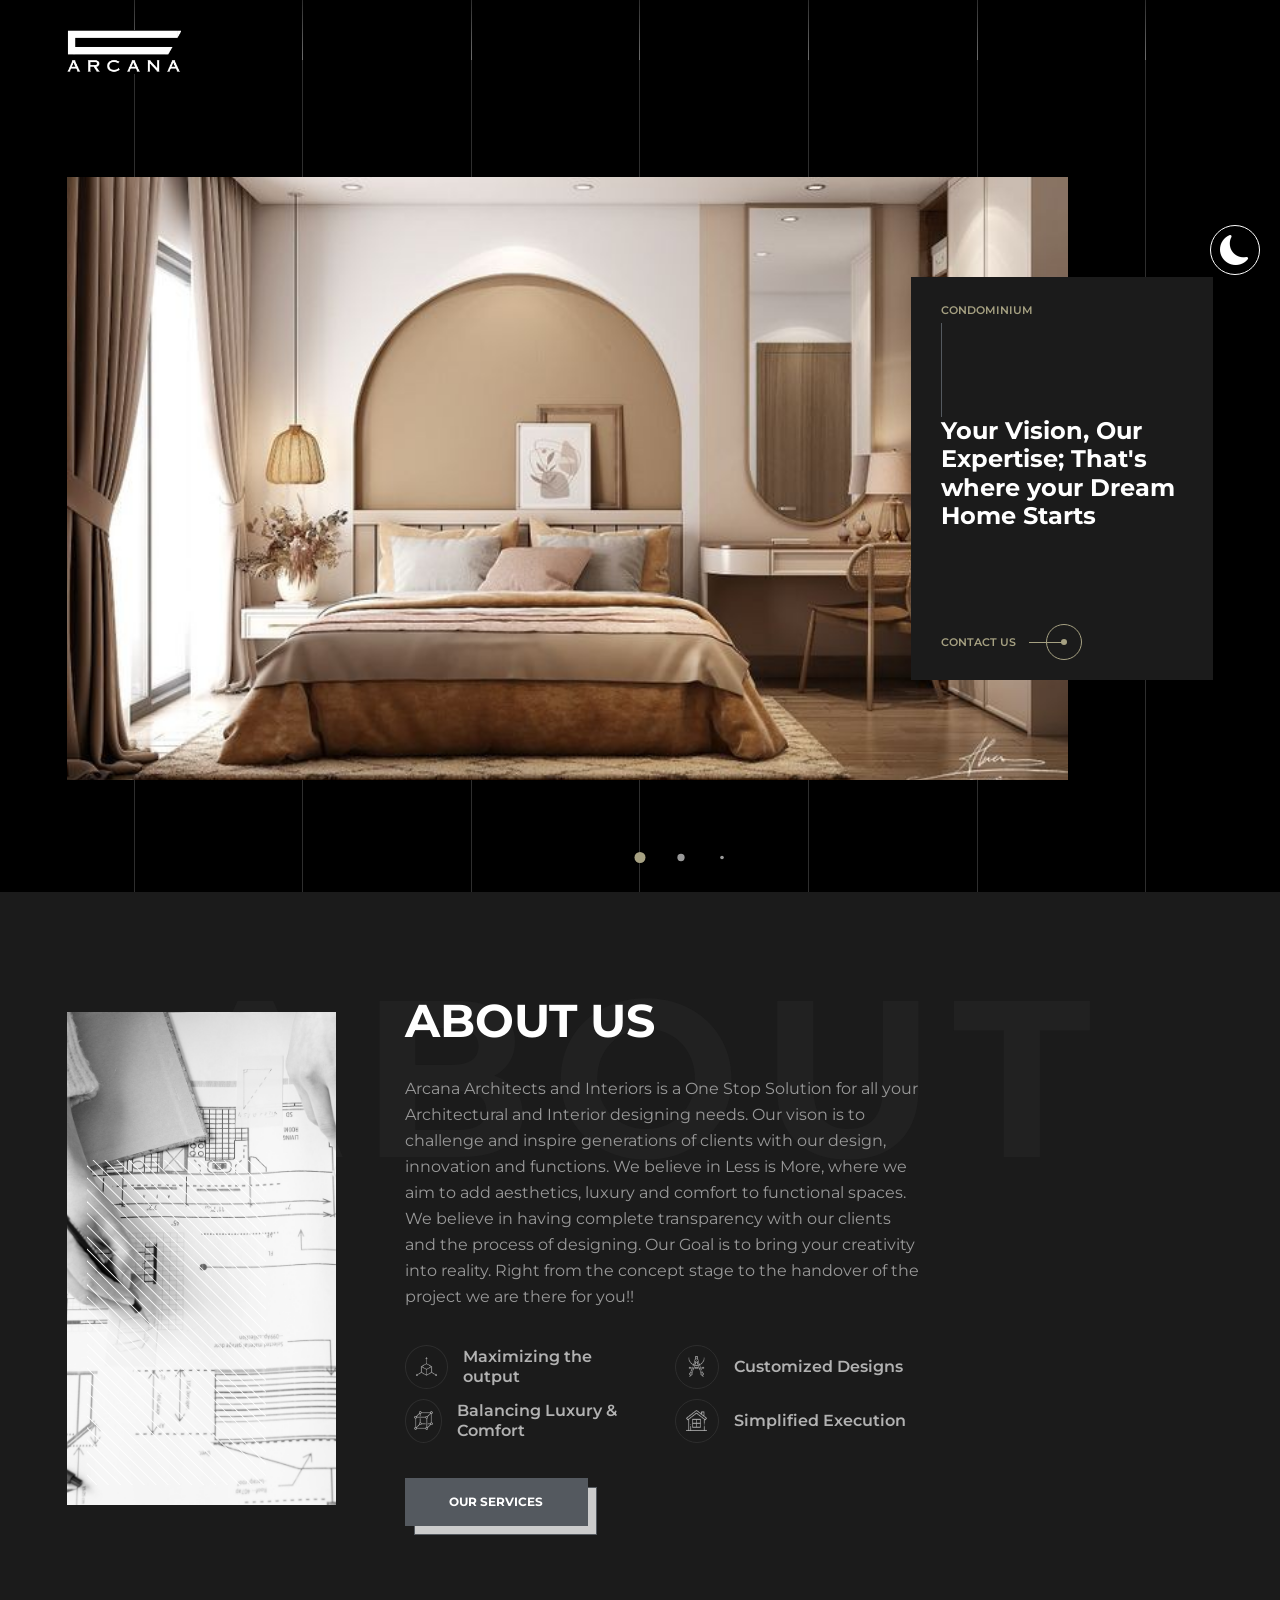
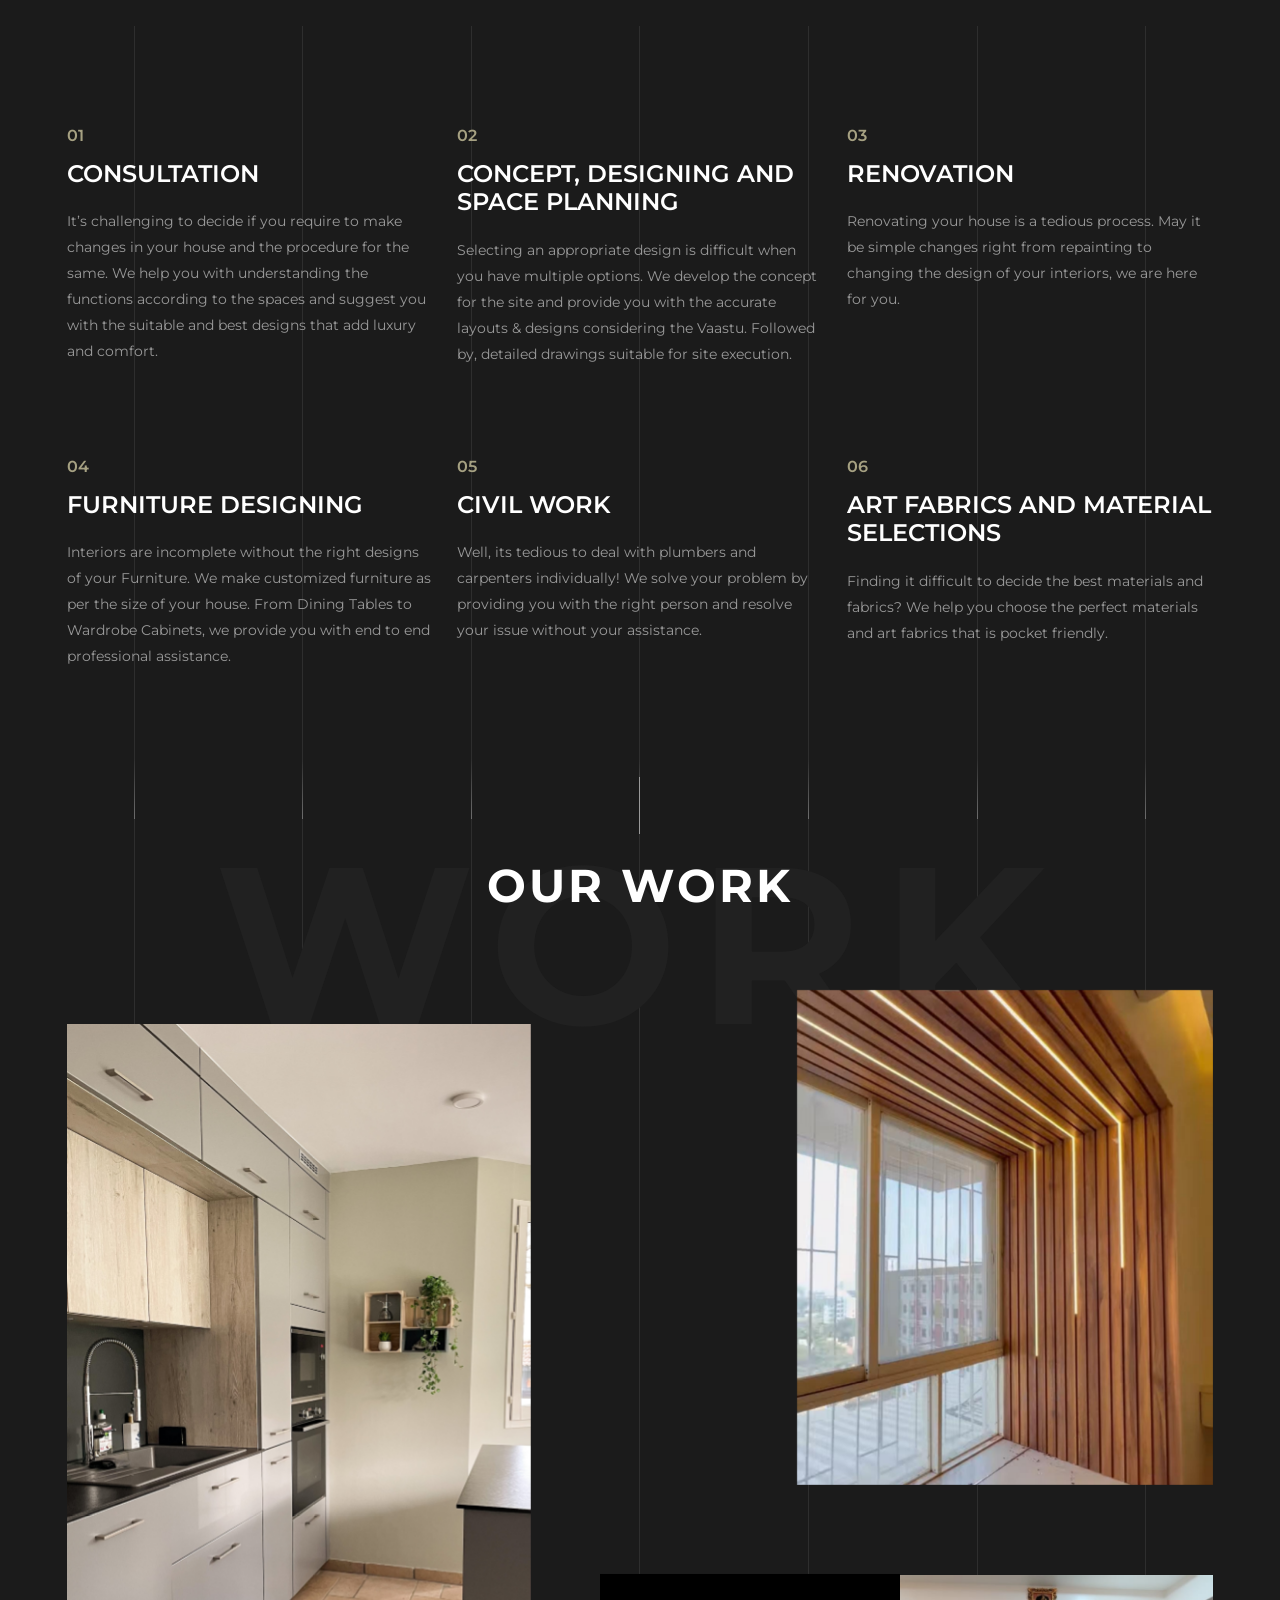
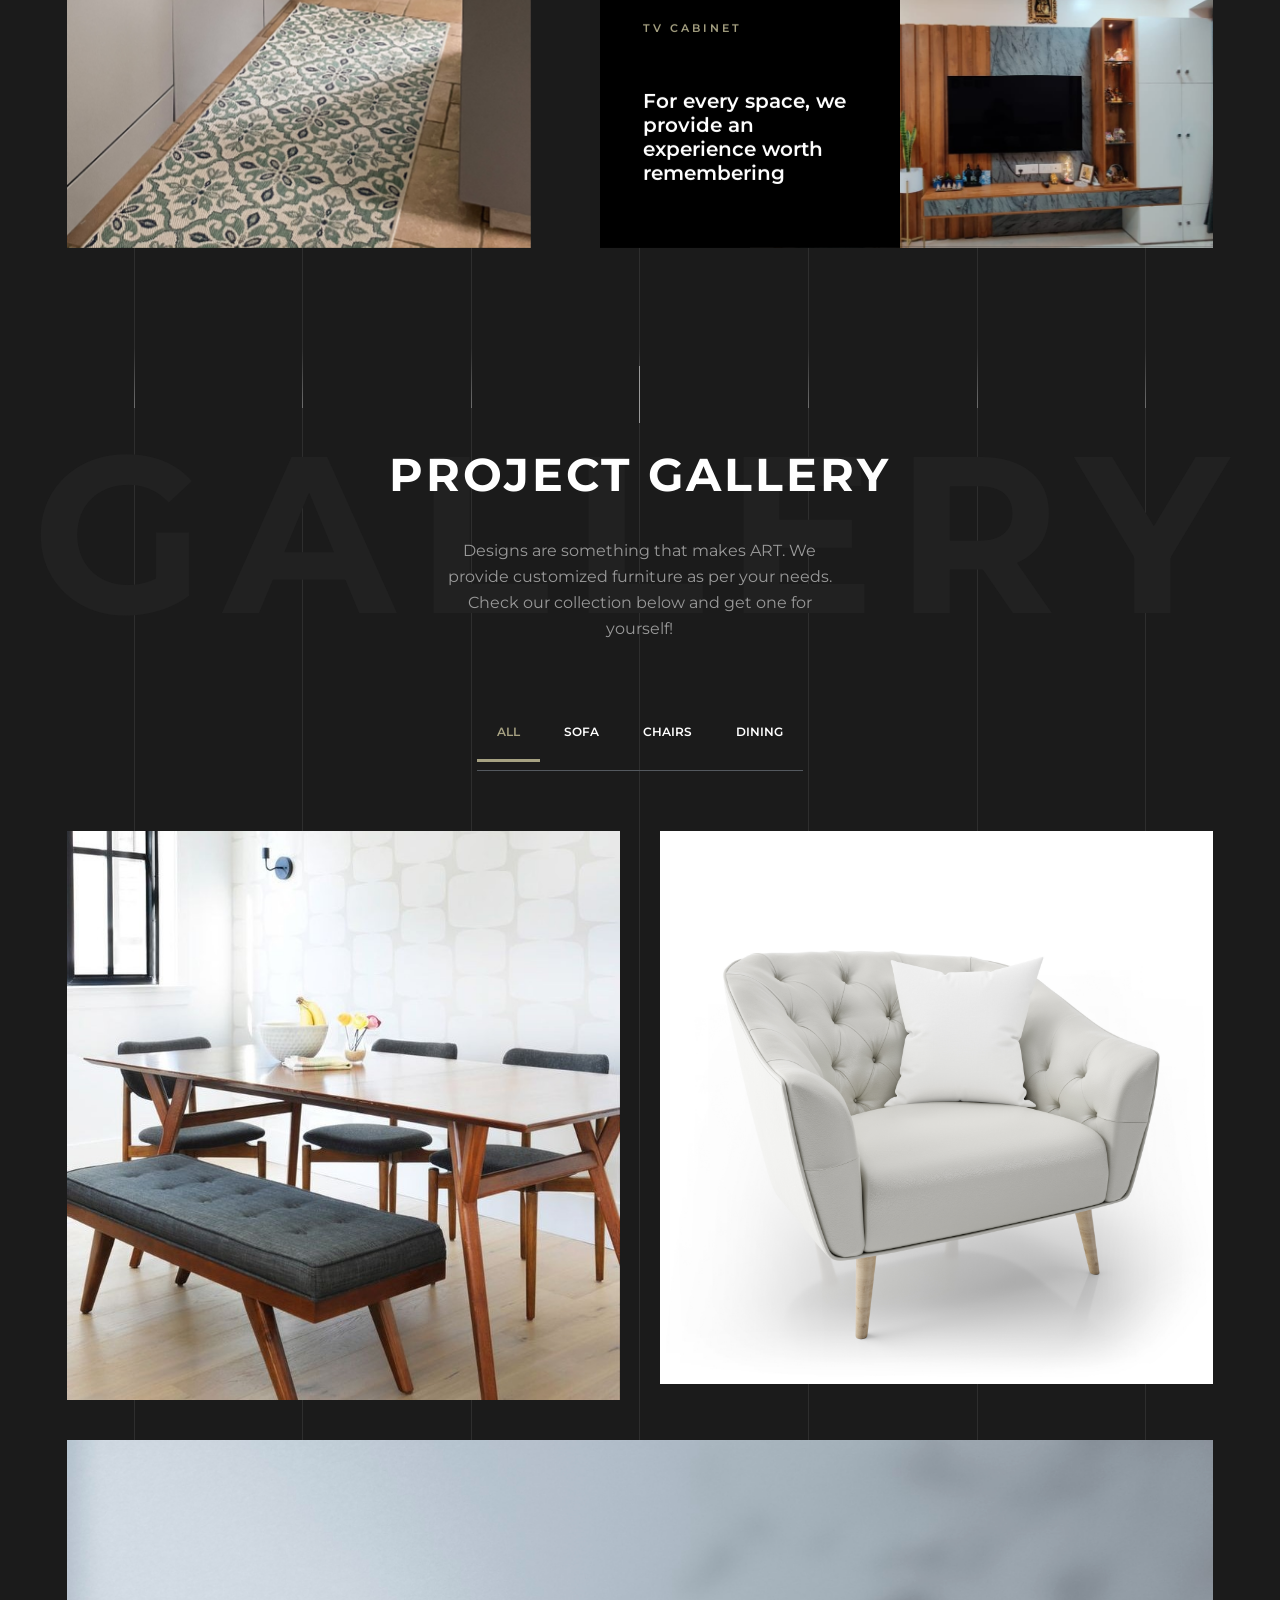
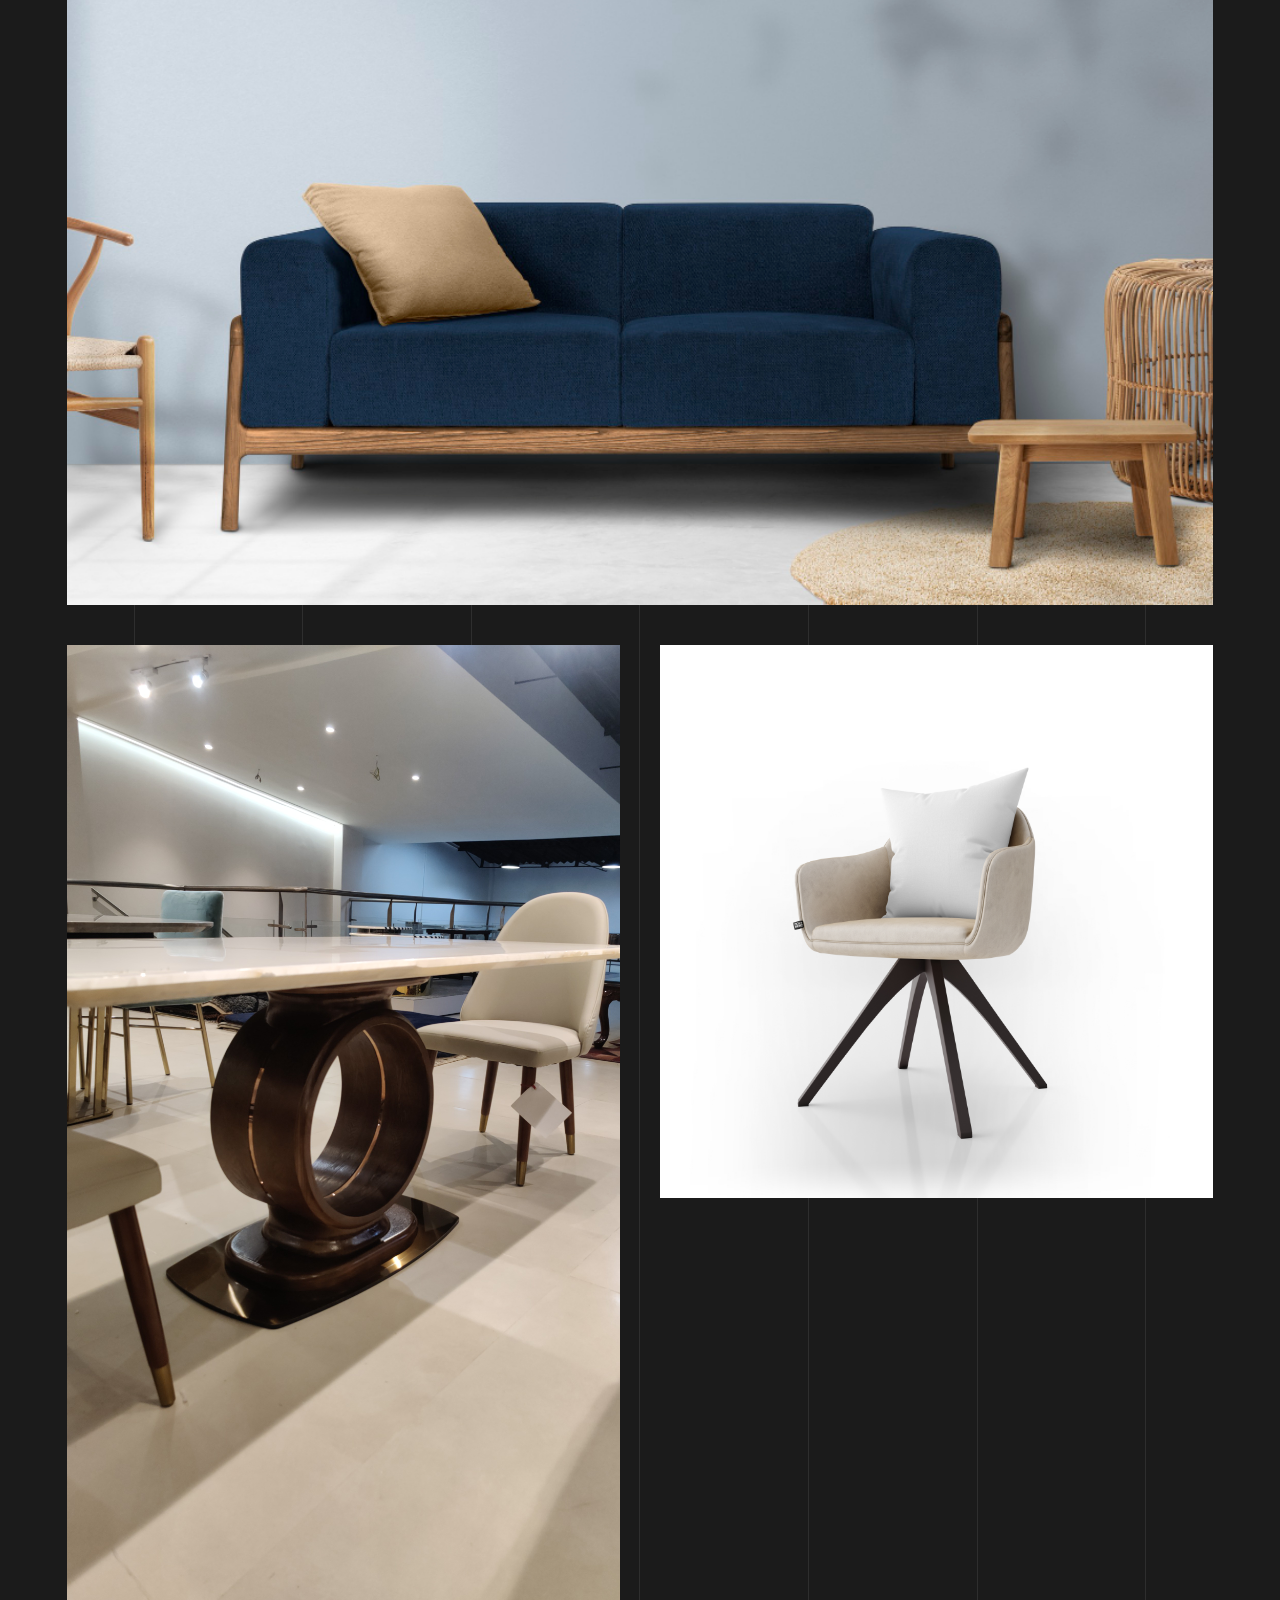
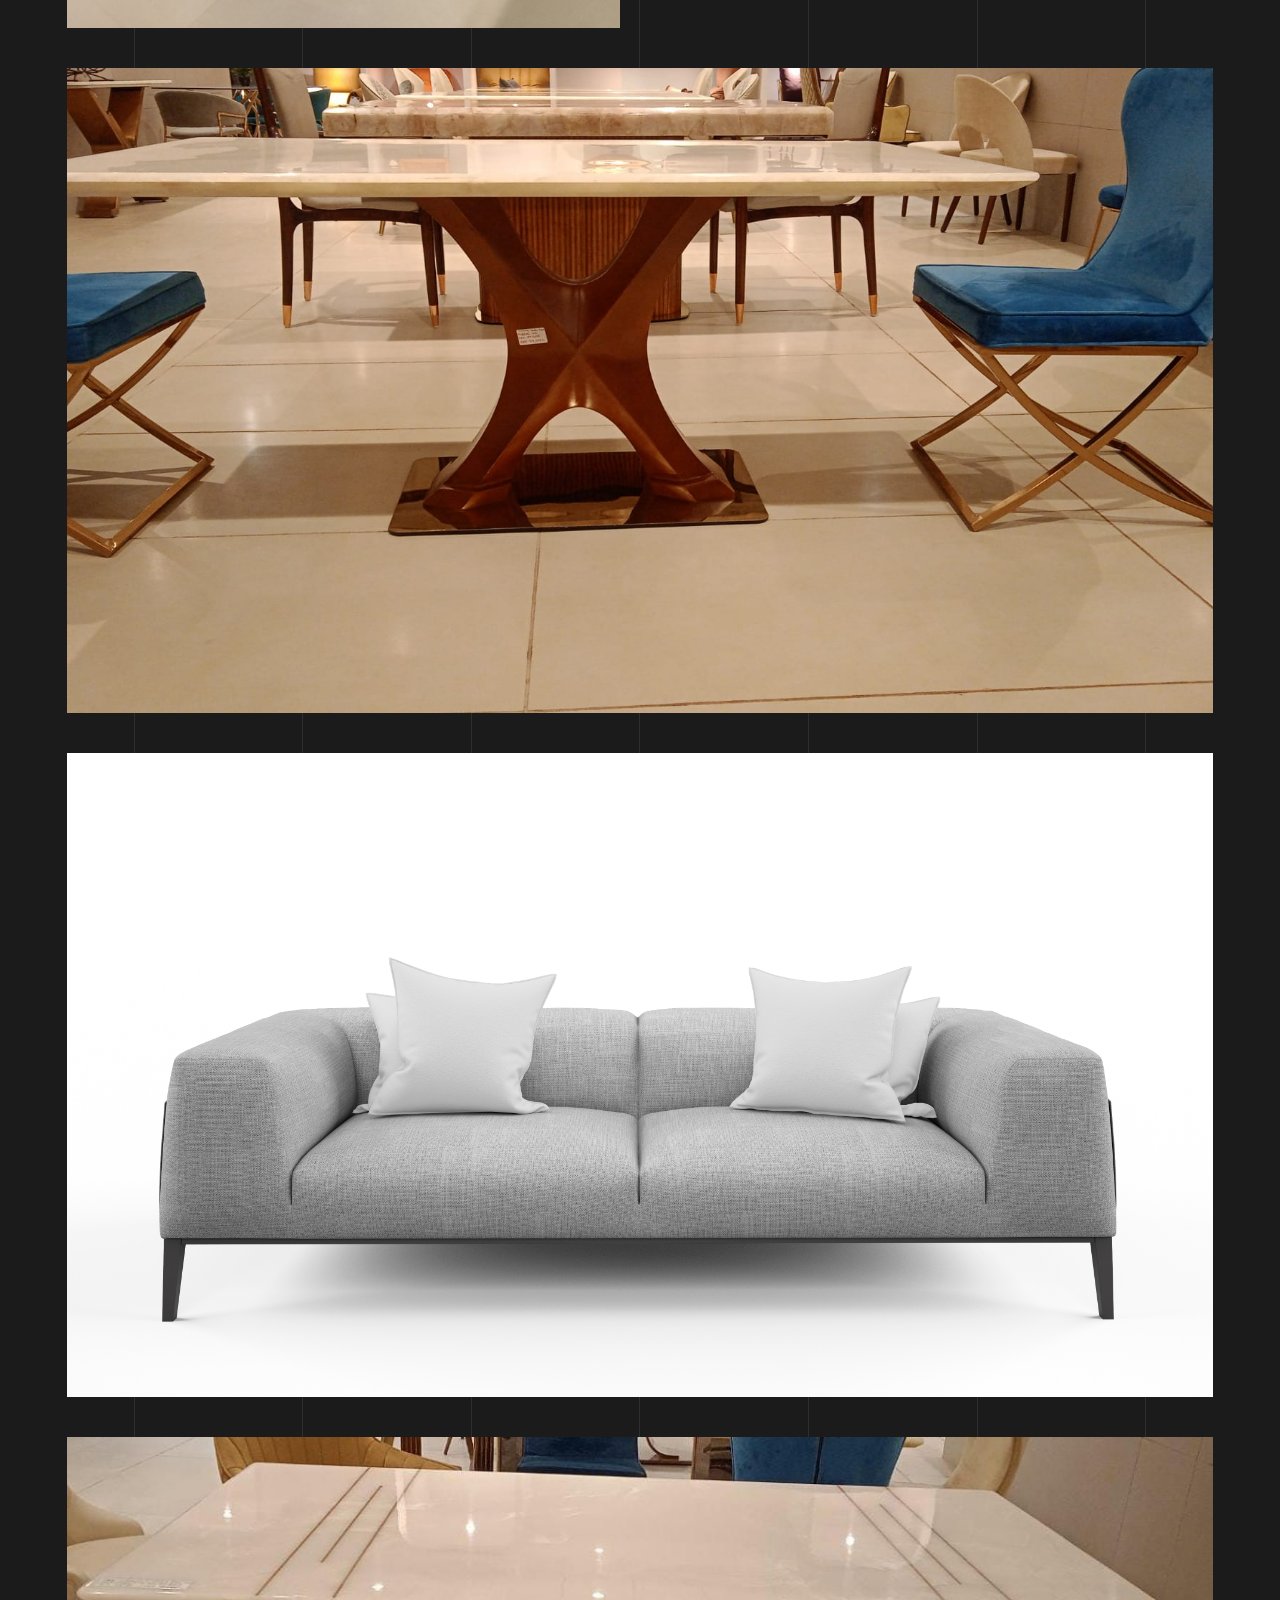
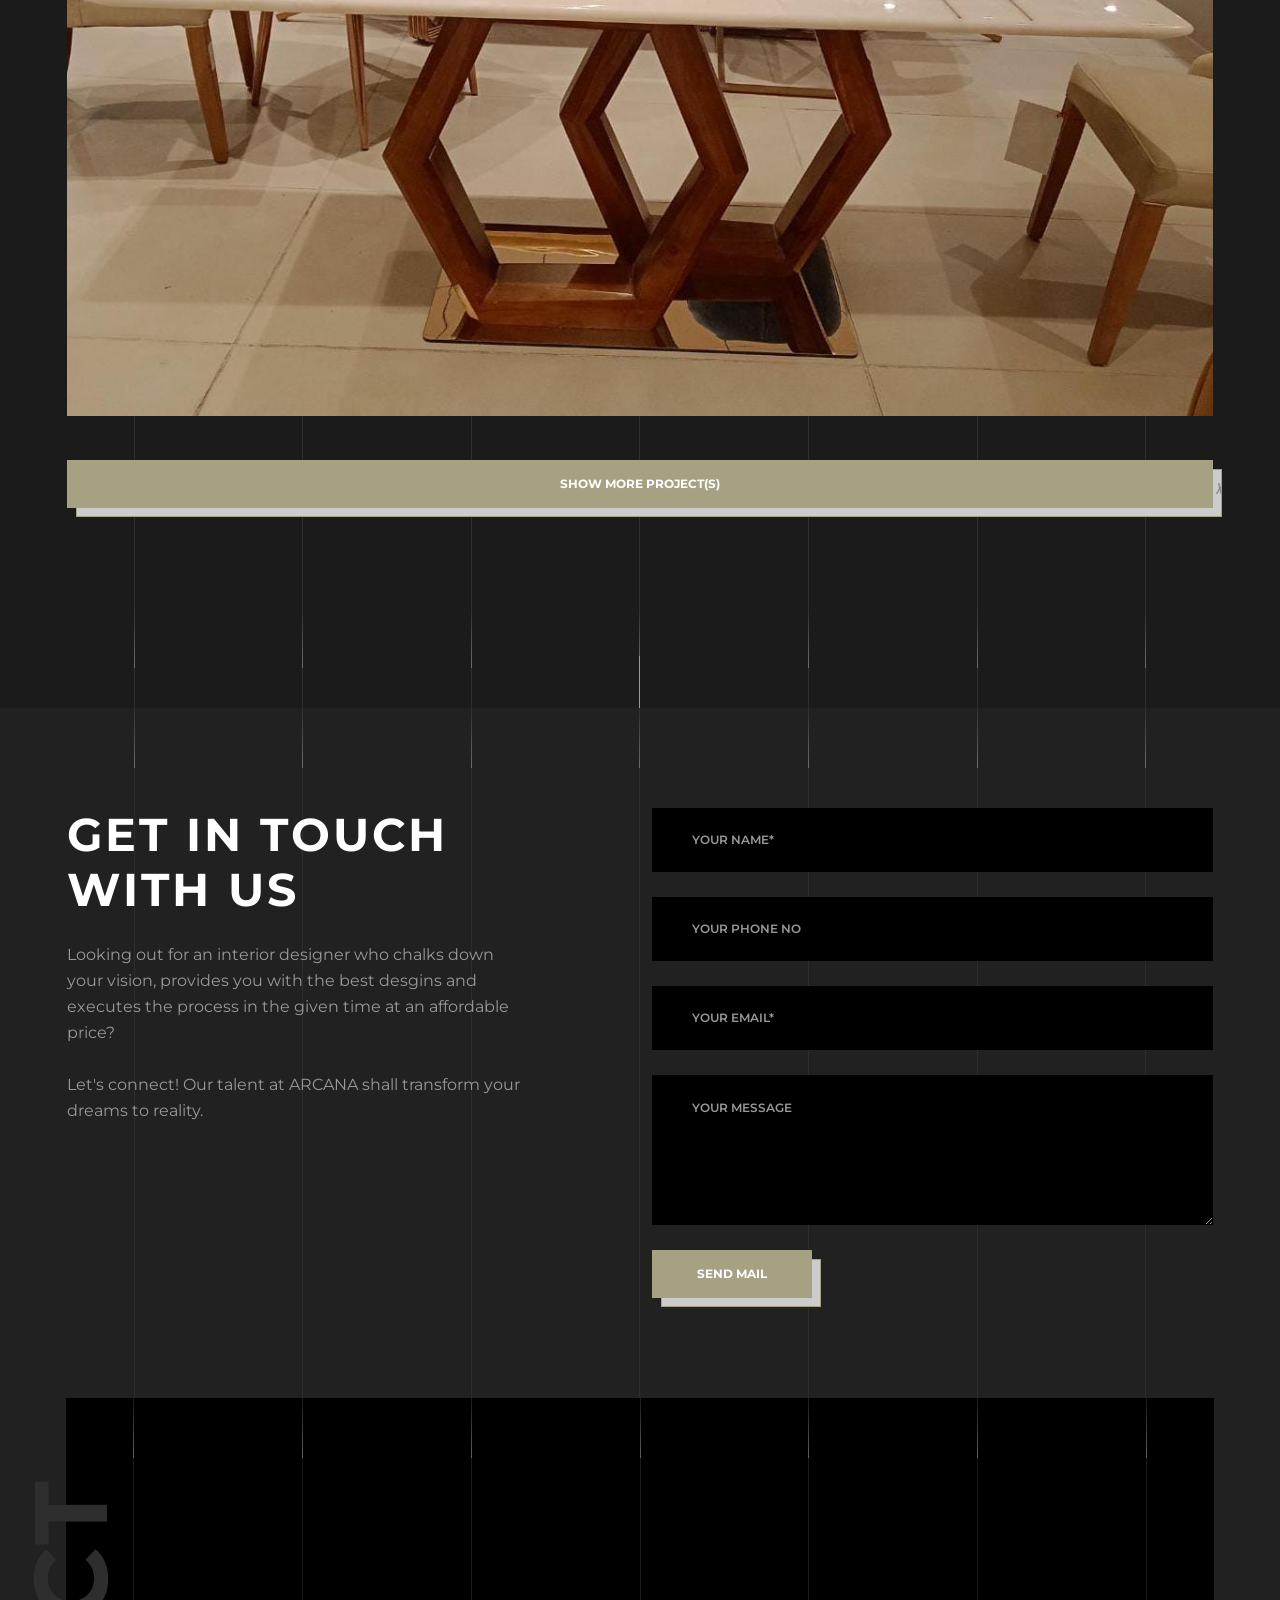
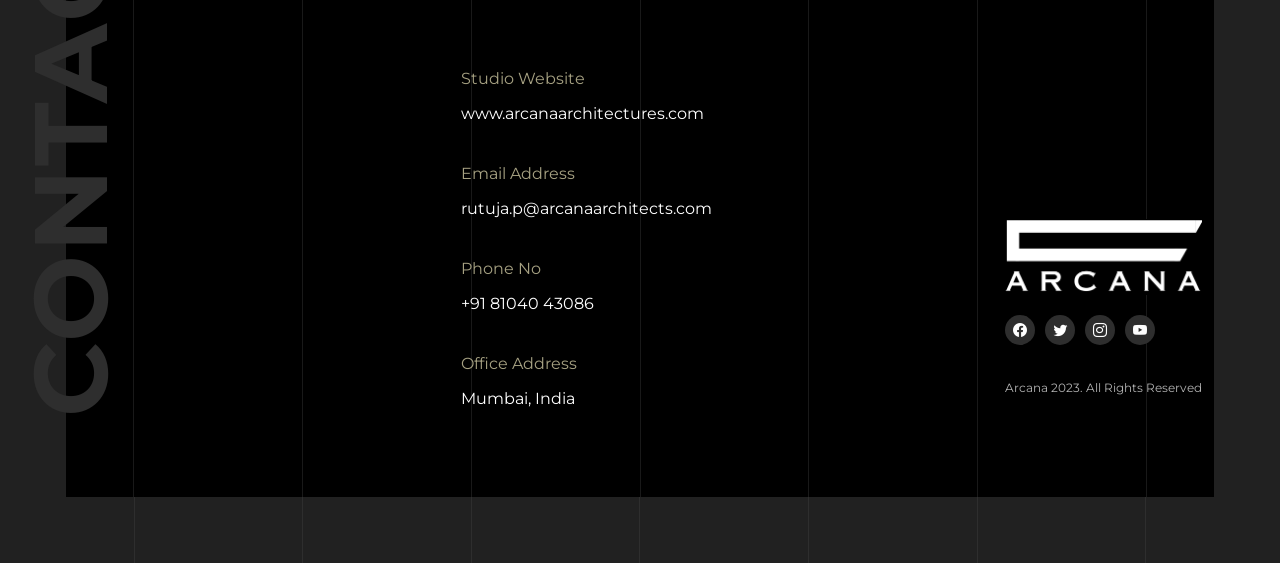
==== index.html @ 5c791bb0 "logo changed" ====
<!DOCTYPE html>
<html lang="zxx">
    <head>
        <!-- Meta Tags -->
        <meta charset="utf-8">
        <meta http-equiv="X-UA-Compatible" content="IE=edge">
        <meta name="viewport" content="width=device-width, initial-scale=1, maximum-scale=1, user-scalable=0">
        <meta name="description" content="Arcana is a Modern Architecture Theme">
        <meta name="author" content="">

        <!-- Favicon and touch Icons -->
        <link href="./assets/img/favicon.png" rel="shortcut icon" type="image/png">
        <link href="./assets/img/apple-touch-icon.png" rel="apple-touch-icon">
        <link href="./assets/img/apple-touch-icon-72x72.png" rel="apple-touch-icon" sizes="72x72">
        <link href="./assets/img/apple-touch-icon-114x114.png" rel="apple-touch-icon" sizes="114x114">
        <link href="./assets/img/apple-touch-icon-144x144.png" rel="apple-touch-icon" sizes="144x144">

        <!-- Page Title -->
        <title>Arcana - Home</title>    
        
        <!-- Styles Include -->
        <link rel="stylesheet" href="./assets/css/style.css">
        
    </head>


    <body class="bg-dark">

        <!-- Preloader -->
        <div id="preloader">
			<div class="preloader-inner">
				<div class="spinner"></div>
				<div class="loading-text">
                    <!-- Arcana -->
					<span data-preloader-text="A" class="characters">A</span>
					
					<span data-preloader-text="R" class="characters">R</span>
					
					<span data-preloader-text="C" class="characters">C</span>
					
					<span data-preloader-text="A" class="characters">A</span>
					
					<span data-preloader-text="N" class="characters">N</span>

					<span data-preloader-text="A" class="characters">A</span>

					<!-- <span data-preloader-text="K" class="characters">K</span> -->
				</div>
			</div>
		</div>

        

        <!-- Color Mode Switcher -->
		<div id="mode_switcher">
			<span><i class="bi bi-moon-fill"></i></span>	
		</div>        

        <!-- Cursor Effect -->
        <div class="pointer bnz-pointer" id="bnz-pointer"></div>

        <!-- Header -->
		<header class="header">				
            <div class="container">
                <div class="header_inner d-flex align-items-center justify-content-between">
                    <div class="logo">
                        <a href="index.html" class="light_logo"><img src="./assets/img/logo-light.svg" alt="logo"></a>
                        <a href="index.html" class="dark_logo"><img src="./assets/img/logo-dark.svg" alt="logo"></a>
                    </div>

                    
                    
                    <div class="header_right_part d-flex align-items-center">
                        <!-- <button class="aside_open">
                            <span class="line"></span>
                            <span class="line"></span>
                            <span class="line"></span>
                        </button> -->
                        <!-- <div class="header_search">								
                            <button type="submit" class="form-control-submit"><i class="bi bi-search"></i></button>
                        </div> -->
                        <div class="open_search">
                            <form class="search_form" action="search.php">
                                <input type="text" name="search" class="keyword form-control" placeholder="Search..." >
                                <button type="submit" class="form-control-submit"><i class="bi bi-search"></i></button>
                            </form>
                        </div>							
                        <button class="ma5menu__toggle d-lg-none d-block" type="button">
                            <i class="bi bi-list"></i>
                        </button>
                    </div>
                </div>
			</div>
		</header>

        <div class="aside_info_wrapper">
			<button class="aside_close"><i class="bi bi-x-lg"></i></button>
            <div class="aside_logo">
                <a href="index.html" class="light_logo"><img src="./assets/img/logo-light-lg.svg" alt="logo"></a>
                <a href="index.html" class="dark_logo"><img src="./assets/img/logo-dark-lg.svg" alt="logo"></a>
            </div>
			<div class="aside_info_inner">
                <p>Arcana Architectures is a full-service design firm.</p>
                
                <div class="aside_info_inner_box">
                    <h5>Contact Info</h5>
                    <p>+91 81040 43086</p>
                    <!-- <p>Mumbai <br> India</p> -->
                    <p>rutuja.p@arcanaarchitects.com</p>

                    <h5>Office Address</h5>
                    <p>Mumbai, India</p>
                </div>
                <div class="social_sites">
                    <ul class="d-flex align-items-center justify-content-center">
                        <li><a href="#"><i class="bi bi-facebook"></i></a></li>
                        <li><a href="#"><i class="bi bi-twitter"></i></a></li>
                        <li><a href="#"><i class="bi bi-instagram"></i></a></li>
                        <li><a href="#"><i class="bi bi-youtube"></i></a></li>
                    </ul>
                </div>
			</div>
		</div>

        
        <!-- Main Wrapper-->
        <main class="wrapper">
            <div class="theme_slider bg-black">
                <div class="container">
                    <div class="swiper swiper_theme_slider">
                        <div class="swiper-wrapper">
                            <div class="swiper-slide">
                                <div class="slider" style="background-image: url('./assets/img/slider/1.jpg')">
                                    <div class="slide_content">
                                        <div class="slide_content_wrapper mb-0 h-auto bg-dark-100">
                                            <div class="slide_content_inner">
                                                <div class="meta m-0">
                                                    <div class="category text-olive text-uppercase">Condominium</div>
                                                </div>
                                                <h4><a href="project-details.html" class="text-white">Your Vision, Our Expertise; That's where your Dream Home Starts</a></h4>
                                                <div class="details_link">
                                                    <a href="#contact_section">
                                                        <span class="link_text">Contact Us</span> 
                                                        <span class="link_icon">
                                                            <span class="line"></span> 
                                                            <span class="circle"></span>
                                                            <span class="dot"></span>
                                                        </span>
                                                    </a>
                                                </div>
                                            </div>
                                        </div>
                                    </div>
                                </div>
                            </div>

                            <div class="swiper-slide">
                                <div class="slider" style="background-image: url('./assets/img/slider/2.jpg')">
                                    <div class="slide_content">
                                        <div class="slide_content_wrapper mb-0 h-auto bg-dark-100">
                                            <div class="slide_content_inner">
                                                <div class="meta m-0">
                                                    <div class="category text-olive text-uppercase">Condominium</div>
                                                </div>
                                                <h4><a href="project-details.html" class="text-white">We walk with you ever step of the way so that your Vision becomes Reality!</a></h4>
                                                <div class="details_link">
                                                    <a href="#contact_section">
                                                        <span class="link_text">Contact Us</span> 
                                                        <span class="link_icon">
                                                            <span class="line"></span> 
                                                            <span class="circle"></span>
                                                            <span class="dot"></span>
                                                        </span>
                                                    </a>
                                                </div>
                                            </div>
                                        </div>
                                    </div>
                                </div>
                            </div>

                            <div class="swiper-slide">
                                <div class="slider" style="background-image: url('./assets/img/slider/3.jpg')">
                                    <div class="slide_content">
                                        <div class="slide_content_wrapper mb-0 h-auto bg-dark-100">
                                            <div class="slide_content_inner">
                                                <div class="meta m-0">
                                                    <div class="category text-olive text-uppercase">Condominium</div>
                                                </div>
                                                <h4><a href="project-details.html" class="text-white">Your Dream home starts here and we'll show you how its done!!</a></h4>
                                                <div class="details_link">
                                                    <a href="#contact_section">
                                                        <span class="link_text">Contact Us</span> 
                                                        <span class="link_icon">
                                                            <span class="line"></span> 
                                                            <span class="circle"></span>
                                                            <span class="dot"></span>
                                                        </span>
                                                    </a>
                                                </div>
                                            </div>
                                        </div>
                                    </div>
                                </div>
                            </div>
                        </div>
                        <!-- Add Pagination -->
                        <div class="swiper-pagination"></div>

                        <!-- Add Buttons -->
                        <div class="swiper-navigation">
                            <div class="swiper-button-prev"><i class="bi bi-arrow-left"></i></div>
                            <div class="swiper-button-next"><i class="bi bi-arrow-right"></i></div>
                        </div>
                    </div>
                </div>
                <br>
                <!-- <div class="divider_bg bg-dark-100"></div> -->
            </div>

            <!-- <section class="services bg-dark-100 pt-4 pb-0">
                <div class="container">
                    <div class="row">
                        <div class="col-lg-4" data-aos="fade-up" data-aos-duration="500">
                            <div class="icon_box">
                                <h6>01</h6>
                                <img src="./assets/img/icon_box/d1.svg" alt="Icon Box" class="dark">
                                <img src="./assets/img/icon_box/d1-light.svg" alt="Icon Box" class="light">
                                <h4 class="text-white"><a href="service-details.html">Urban Design</a></h4>
                                <p class="text-gray-600">Mrittik Architects is a full-service design firm providing architecture, master planning, urban design, interior architecture.</p>
                                <div class="arrow_effect">
                                    <a href="service-details.html"><span class="crossline1"></span><span class="crossline2"></span></a>
                                </div>
                            </div>
                        </div>
                        <div class="col-lg-4" data-aos="fade-up" data-aos-duration="700">
                            <div class="icon_box">
                                <h6>02</h6>
                                <img src="./assets/img/icon_box/d1.svg" alt="Icon Box" class="dark">
                                <img src="./assets/img/icon_box/d1-light.svg" alt="Icon Box" class="light">
                                <h4 class="text-white"><a href="service-details.html">Interior Design</a></h4>
                                <p class="text-gray-600">Mrittik Architects is a full-service design firm providing architecture, master planning, urban design, interior architecture.</p>
                                <div class="arrow_effect">
                                    <a href="service-details.html"><span class="crossline1"></span><span class="crossline2"></span></a>
                                </div>
                            </div>
                        </div>
                        <div class="col-lg-4" data-aos="fade-up" data-aos-duration="900">
                            <div class="icon_box">
                                <h6>03</h6>
                                <img src="./assets/img/icon_box/d1.svg" alt="Icon Box" class="dark">
                                <img src="./assets/img/icon_box/d1-light.svg" alt="Icon Box" class="light">
                                <h4 class="text-white"><a href="service-details.html">Landscape Design</a></h4>
                                <p class="text-gray-600">Mrittik Architects is a full-service design firm providing architecture, master planning, urban design, interior architecture.</p>
                                <div class="arrow_effect">
                                    <a href="service-details.html"><span class="crossline1"></span><span class="crossline2"></span></a>
                                </div>
                            </div>
                        </div>
                    </div>
                </div>
            </section> -->

            <section class="about bg-dark-100">
                <div class="large_font">
                    <h2 class="floating_element text-dark-200 d-flex justify-content-center" data-aos="fade-right" data-aos-duration="1000">About</h2>
                </div>
                <div class="container">
                    <div class="row align-items-center">
                        <div class="col-lg-3 col-md-5">
                            <div class="about_image">
                                <img src="./assets/img/about/a1.jpg" alt="img">
                                <img src="./assets/img/about/e1.svg" alt="About" data-aos="fade-down" data-aos-duration="1000">
                            </div>
                        </div>
                        <div class="col-lg-6 col-md-7">
                            <div class="about_text_inner">
                                <div class="about_text">
                                    <h2 class="text-white">ABOUT US</h2>
                                    <p>Arcana Architects and Interiors is a One Stop Solution for all your Architectural and Interior designing needs. 

                                        Our vison is to challenge and inspire generations of clients with our design, innovation and functions. We believe in Less is More, where we aim to add aesthetics, luxury and comfort to functional spaces.
                                        We believe in having complete transparency with our clients and the process of designing. Our Goal is to bring your creativity into reality. 
                                        
                                        Right from the concept stage to the handover of the project we are there for you!!
                                        </p>
                                </div>

                                <div class="about_icon_box">
                                    <div class="row">
                                        <div class="col-lg-6">
                                            <div class="icon_box_flex">
                                                <div class="icon_size">
                                                    <img src="./assets/img/about/i2.svg" alt="Icon">
                                                </div>
                                                <h6>Maximizing the output</h6>
                                            </div>
                                        </div>
                                        <div class="col-lg-6">
                                            <div class="icon_box_flex">
                                                <div class="icon_size">
                                                    <img src="./assets/img/about/i3.svg" alt="Icon">
                                                </div>
                                                <h6>Customized Designs</h6>
                                            </div>
                                        </div>
                                        <div class="col-lg-6">
                                            <div class="icon_box_flex">
                                                <div class="icon_size">
                                                    <img src="./assets/img/about/i1.svg" alt="Icon">
                                                </div>
                                                <h6>Balancing Luxury & Comfort</h6>
                                            </div>
                                        </div>
                                        <div class="col-lg-6">
                                            <div class="icon_box_flex">
                                                <div class="icon_size">
                                                    <img src="./assets/img/about/i4.svg" alt="Icon">
                                                </div>
                                                <h6>Simplified Execution </h6>
                                            </div>
                                        </div>
                                    </div>
                                </div>
                                <div class="btn_group" data-aos="fade-down" data-aos-duration="1000">
                                    <a href="#services_section" class="btn gray">Our Services</a>  
                                </div>
                            </div>
                                                
                        </div>
                    </div>
                </div>
            </section>
            <!-- Service Section -->
            <section class="services inner in-service pb-0" id="services_section">
                <div class="container">
                    <div class="row">
                        <div class="col-lg-4" data-aos="fade-up" data-aos-duration="500">
                            <div class="icon_box">
                                <h6>01</h6>
                                <!-- <img src="./assets/img/icon_box/d1.svg" alt="Icon Box"> -->
                                <h4 class="text-white"><a href="">Consultation</a></h4>
                                <p class="text-gray-600">It’s challenging to decide if you require to make changes in your house and the procedure for the same. We help you with understanding the functions according to the spaces and suggest you with the suitable and best designs that add luxury and comfort.</p>
                                <!-- <div class="arrow_effect">
                                    <a href="service-1.html"><span class="crossline1"></span><span class="crossline2"></span></a>
                                </div> -->
                            </div>
                        </div>
                        <div class="col-lg-4" data-aos="fade-up" data-aos-duration="700">
                            <div class="icon_box">
                                <h6>02</h6>
                                <!-- <img src="./assets/img/icon_box/d1.svg" alt="Icon Box"> -->
                                <h4 class="text-white"><a href="">Concept, Designing and Space Planning</a></h4>
                                <p class="text-gray-600">Selecting an appropriate design is difficult when you have multiple options. We develop the concept for the site and provide you with the accurate layouts & designs considering the Vaastu. Followed by, detailed drawings suitable for site execution. </p>
                                <!-- <div class="arrow_effect">
                                    <a href="service-1.html"><span class="crossline1"></span><span class="crossline2"></span></a>
                                </div> -->
                            </div>
                        </div>
                        <div class="col-lg-4" data-aos="fade-up" data-aos-duration="900">
                            <div class="icon_box">
                                <h6>03</h6>
                                <!-- <img src="./assets/img/icon_box/d1.svg" alt="Icon Box"> -->
                                <h4 class="text-white"><a href="">Renovation</a></h4>
                                <p class="text-gray-600">Renovating your house is a tedious process. May it be simple changes right from repainting to changing the design of your interiors, we are here for you. </p>
                                <!-- <div class="arrow_effect">
                                    <a href="service-1.html"><span class="crossline1"></span><span class="crossline2"></span></a>
                                </div> -->
                            </div>
                        </div>
                        <div class="col-lg-4" data-aos="fade-up" data-aos-duration="1100">
                            <div class="icon_box">
                                <h6>04</h6>
                                <!-- <img src="./assets/img/icon_box/d1.svg" alt="Icon Box"> -->
                                <h4 class="text-white"><a href="">Furniture Designing</a></h4>
                                <p class="text-gray-600">Interiors are incomplete without the right designs of your Furniture. We make customized furniture as per the size of your house. From Dining Tables to Wardrobe Cabinets, we provide you with end to end professional assistance.</p>
                                <!-- <div class="arrow_effect">
                                    <a href="service-1.html"><span class="crossline1"></span><span class="crossline2"></span></a>
                                </div> -->
                            </div>
                        </div>
                        <div class="col-lg-4" data-aos="fade-up" data-aos-duration="1300">
                            <div class="icon_box">
                                <h6>05</h6>
                                <!-- <img src="./assets/img/icon_box/d1.svg" alt="Icon Box"> -->
                                <h4 class="text-white"><a href="">Civil Work</a></h4>
                                <p class="text-gray-600">Well, its tedious to deal with plumbers and carpenters individually! We solve your problem by providing you with the right person and resolve your issue without your assistance. </p>
                                <!-- <div class="arrow_effect">
                                    <a href="service-1.html"><span class="crossline1"></span><span class="crossline2"></span></a>
                                </div> -->
                            </div>
                        </div>
                        <div class="col-lg-4" data-aos="fade-up" data-aos-duration="1500">
                            <div class="icon_box">
                                <h6>06</h6>
                                <!-- <img src="./assets/img/icon_box/d1.svg" alt="Icon Box"> -->
                                <h4 class="text-white"><a href="">Art Fabrics and Material Selections</a></h4>
                                <p class="text-gray-600">Finding it difficult to decide the best materials and fabrics? We help you choose the perfect materials and art fabrics that is pocket friendly.</p>
                                <!-- <div class="arrow_effect">
                                    <a href="service-1.html"><span class="crossline1"></span><span class="crossline2"></span></a>
                                </div> -->
                            </div>
                        </div>
                    </div>
                </div>
            </section>
            <!-- <section class="funfacts bg_1" id="funfacts">
                <div class="container">
                    <div class="row">
                        <div class="col">

                            <div class="funfacts_inner">
                                <div class="funfact2 d-flex align-items-center">
                                    <div class="fun_img">
                                        <img src="./assets/img/fact-1.png" alt="img">
                                    </div>
                                    <div class="funfact_content">
                                        <p>Design Drawing</p>
                                        <div class="d-flex align-items-center"><h2 class="fun-number">120</h2></div>                                
                                    </div>
                                </div>                            
                                <div class="funfact2 d-flex align-items-center">
                                    <div class="fun_img">
                                        <img src="./assets/img/fact-2.png" alt="img">
                                    </div>
                                    <div class="funfact_content">
                                        <p>Project Completed</p>
                                        <div class="d-flex align-items-center"><h2 class="fun-number">210</h2><span>+</span></div>
                                    </div>
                                </div>                            
                                <div class="funfact2 d-flex align-items-center">
                                    <div class="fun_img">
                                        <img src="./assets/img/fact-3.png" alt="img">
                                    </div>
                                    <div class="funfact_content">
                                        <p>Design Award</p>
                                        <div class="d-flex align-items-center"><h2 class="fun-number">15</h2></div>
                                    </div>
                                </div>                            
                                <div class="funfact2 d-flex align-items-center">
                                    <div class="fun_img">
                                        <img src="./assets/img/fact-4.png" alt="img">
                                    </div>
                                    <div class="funfact_content">
                                        <p>Project Running</p>
                                        <div class="d-flex align-items-center"><h2 class="fun-number">62</h2></div>
                                    </div>
                                </div>
                            </div>
                        </div>
                    </div>
                </div>
            </section> -->

            <section class="running_projects"> 
                <!-- Section Grid Lines -->
                <ul class="grid_lines d-none d-md-flex justify-content-between">
                    <li class="grid_line"></li>
                    <li class="grid_line"></li>
                    <li class="grid_line"></li>
                    <li class="grid_line"></li>
                    <li class="grid_line"></li>
                    <li class="grid_line"></li>
                    <li class="grid_line"></li>
                </ul>     
                <div class="large_font">
                    <h2 class="floating_element text-dark-200 d-flex justify-content-center" data-aos="fade-right" data-aos-duration="1000">Work</h2>
                </div>  
                <div class="section-header text-center has_line">
                    <h2 class="text-white">Our Work</h2>
                </div>
                <div class="container">
                    <div class="row justify-content-between">
                        <div class="col-lg-5 col-md-5 col-sm-5">
                            <div class="left_part">
                                <div class="grid-item" data-aos="fade-right" data-aos-duration="1000">
                                    <div class="thumb">
                                        <img class="item_image" src="./assets/img/image_box/3.jpg" alt="img">
                                        <div class="works-info">
                                            <div class="label-text">
                                                <h6><a href="#">Kitchen</a></h6>
                                                <h5><a href="project-details.html">Be inspired every time you step into your kitchen</a></h5>
                                            </div>
                                        </div>
                                    </div>
                                </div> 
                            </div> 
                        </div>

                        <div class="col-lg-5 col-md-5 col-sm-5">
                            <div class="right_part">
                                <div class="grid-item" data-aos="fade-left" data-aos-duration="1000">
                                    <div class="thumb">
                                        <img class="item_image" src="./assets/img/image_box/2.jpg" alt="img">
                                        <div class="works-info">
                                            <div class="label-text">
                                                <h6><a href="#">Window Work</a></h6>
                                                <h5><a href="project-details.html">Welcome to brighter, airer and enjoyable mornings</a></h5>
                                            </div>
                                        </div>
                                    </div>
                                </div>
                                <div class="grid-item active" data-aos="fade-left" data-aos-duration="1500">
                                    <div class="thumb">
                                        <img class="item_image" src="./assets/img/image_box/1.jpg" alt="img">
                                        <div class="works-info">
                                            <div class="label-text">
                                                <h6><a href="#">TV Cabinet</a></h6>
                                                <h5><a href="project-details.html">For every space, we provide an experience worth remembering</a></h5>
                                            </div>
                                        </div>
                                    </div>
                                </div> 
                            </div> 
                        </div>
                    </div>
                </div>        
            </section>

            <section class="projects packery">
         
                <ul class="grid_lines d-none d-md-flex justify-content-between">
                    <li class="grid_line"></li>
                    <li class="grid_line"></li>
                    <li class="grid_line"></li>
                    <li class="grid_line"></li>
                    <li class="grid_line"></li>
                    <li class="grid_line"></li>
                    <li class="grid_line"></li>
                </ul>
                <div class="large_font">
                    <h2 class="floating_element text-dark-200 d-flex justify-content-center" data-aos="fade-right" data-aos-duration="1000">Gallery</h2>
                </div>
                <div class="container">
                    <div class="section-header text-center has_line">
                        <h2 class="text-white">Project Gallery</h2>
                        <div class="section-desc row align-items-center justify-content-center">
                            <div class="col-lg-6 ">
                                <p>Designs are something that makes ART. We provide customized furniture as per your needs. Check our collection below and get one for yourself!</p>
                            </div>
                            <!-- <div class="col-lg-6 text-start">
                                <p>We will continue to grow and evolve Mrittik for the betterment of our clients and our people. Vision includes the continual expansion.</p>
                            </div> -->
                        </div>
                    </div>

                    <div class="portfolio-filters-content">
                        <div class="filters-button-group">
                            <button class="button is-checked" data-filter="*">All<sup class="filter-count"></sup></button>
                            <button class="button" data-filter=".exterior">Sofa<sup class="filter-count"></sup></button>
                            <button class="button" data-filter=".residences">Chairs<sup class="filter-count"></sup></button>
                            <button class="button" data-filter=".interiors">Dining<Table></Table><sup class="filter-count"></sup></button>
                            <!-- <button class="button" data-filter=".landscape">Landscape<sup class="filter-count"></sup></button> -->
                        </div>
                    </div>
                    <div class="grid gutter-20 clearfix"> 
                        <div class="grid-sizer"></div>                          
                        <!-- <div class="grid-item residences width-100">
                            <div class="thumb">
                                <img class="item_image" src="./assets/img/portfolio/packery/chair1.jpg" alt="">
                                <div class="works-info">
                                    <div class="label-text">
                                        <h6><a href="#">Lake Cabin</a></h6>
                                        <h5><a href="project-details.html">California young menz club</a></h5>
                                        <div class="details_link"><a href="project-details.html"><span class="link_text">View Details</span> <span class="link_icon"><span class="line"></span> <span class="circle"></span><span class="dot"></span></span></a></div>
                                    </div>
                                </div>
                            </div>
                        </div>                           -->
                        <div class="grid-item interiors width-50"> 
                            <div class="thumb">
                                <img class="item_image" src="./assets/img/portfolio/packery/dining1.jpg" alt="">
                                <!-- <div class="works-info">
                                    <div class="label-text">
                                        <h6><a href="#">Lake Cabin</a></h6>
                                        <h5><a href="project-details.html">Sunlight in the Room</a></h5>
                                        <div class="details_link"><a href="project-details.html"><span class="link_text">View Details</span> <span class="link_icon"><span class="line"></span> <span class="circle"></span><span class="dot"></span></span></a></div>
                                    </div>
                                </div> -->
                            </div>
                        </div>                      
                        <!-- <div class="grid-item residences width-50"> 
                            <div class="thumb">
                                <img class="item_image" src="./assets/img/portfolio/packery/3.jpg" alt="">
                                <div class="works-info">
                                    <div class="label-text">
                                        <h6><a href="#">Lake Cabin</a></h6>
                                        <h5><a href="project-details.html">Find your own self invintage lake house</a></h5>
                                        <div class="details_link"><a href="project-details.html"><span class="link_text">View Details</span> <span class="link_icon"><span class="line"></span> <span class="circle"></span><span class="dot"></span></span></a></div>
                                    </div>
                                </div>
                            </div>
                        </div>                       -->
                        <div class="grid-item landscape exterior width-100"> 
                            <div class="thumb">
                                <img class="item_image" src="./assets/img/portfolio/packery/sofa1.jpg" alt="">
                                <!-- <div class="works-info">
                                    <div class="label-text">
                                        <h6><a href="#">Lake Cabin</a></h6>
                                        <h5><a href="project-details.html">Well decor house in Sydney</a></h5>
                                        <div class="details_link"><a href="project-details.html"><span class="link_text">View Details</span> <span class="link_icon"><span class="line"></span> <span class="circle"></span><span class="dot"></span></span></a></div>
                                    </div>
                                </div> -->
                            </div>
                        </div>                      
                        <!-- <div class="grid-item landscape width-50"> 
                            <div class="thumb">
                                <img class="item_image" src="./assets/img/portfolio/packery/5.jpg" alt="">
                                <div class="works-info">
                                    <div class="label-text">
                                        <h6><a href="#">Lake Cabin</a></h6>
                                        <h5><a href="project-details.html">Huge large area Bedroom</a></h5>
                                        <div class="details_link"><a href="project-details.html"><span class="link_text">View Details</span> <span class="link_icon"><span class="line"></span> <span class="circle"></span><span class="dot"></span></span></a></div>
                                    </div>
                                </div>
                            </div>
                        </div>                       -->
                        <div class="grid-item interiors width-50">
                            <div class="thumb">
                                <img class="item_image" src="./assets/img/portfolio/packery/dining2.jpeg" alt="">
                                <!-- <div class="works-info">
                                    <div class="label-text">
                                        <h6><a href="#">Lake Cabin</a></h6>
                                        <h5><a href="project-details.html">Clean water in the swiming pool</a></h5>
                                        <div class="details_link"><a href="project-details.html"><span class="link_text">View Details</span> <span class="link_icon"><span class="line"></span> <span class="circle"></span><span class="dot"></span></span></a></div>
                                    </div>
                                </div> -->
                            </div>
                        </div>                          
                        <div class="grid-item interiors width-100"> 
                            <div class="thumb">
                                <img class="item_image" src="./assets/img/portfolio/packery/dining3.jpg" alt="">
                                <!-- <div class="works-info">
                                    <div class="label-text">
                                        <h6><a href="#">Lake Cabin</a></h6>
                                        <h5><a href="project-details.html">California young menz club</a></h5>
                                        <div class="details_link"><a href="project-details.html"><span class="link_text">View Details</span> <span class="link_icon"><span class="line"></span> <span class="circle"></span><span class="dot"></span></span></a></div>
                                    </div>
                                </div> -->
                            </div>
                        </div>                     
                        <div class="grid-item exterior width-100">
                            <div class="thumb">
                                <img class="item_image" src="./assets/img/portfolio/packery/sofa2.jpg" alt="">
                                <!-- <div class="works-info">
                                    <div class="label-text">
                                        <h6><a href="#">Lake Cabin</a></h6>
                                        <h5><a href="project-details.html">Newyork golf club house</a></h5>
                                        <div class="details_link"><a href="project-details.html"><span class="link_text">View Details</span> <span class="link_icon"><span class="line"></span> <span class="circle"></span><span class="dot"></span></span></a></div>
                                    </div>
                                </div> -->
                            </div>
                        </div>                          
                        <div class="grid-item interiors width-100"> 
                            <div class="thumb">
                                <img class="item_image" src="./assets/img/portfolio/packery/dining4.jpg" alt="">
                                <!-- <div class="works-info">
                                    <div class="label-text">
                                        <h6><a href="#">Lake Cabin</a></h6>
                                        <h5><a href="project-details.html">California young menz club</a></h5>
                                        <div class="details_link"><a href="project-details.html"><span class="link_text">View Details</span> <span class="link_icon"><span class="line"></span> <span class="circle"></span><span class="dot"></span></span></a></div>
                                    </div>
                                </div> -->
                            </div>
                        </div>                      
                        <div class="grid-item residences width-50"> 
                            <div class="thumb">
                                <img class="item_image" src="./assets/img/portfolio/packery/chair1.jpg" alt="">
                                <!-- <div class="works-info">
                                    <div class="label-text">
                                        <h6><a href="#">Lake Cabin</a></h6>
                                        <h5><a href="project-details.html">California young menz club</a></h5>
                                        <div class="details_link"><a href="project-details.html"><span class="link_text">View Details</span> <span class="link_icon"><span class="line"></span> <span class="circle"></span><span class="dot"></span></span></a></div>
                                    </div>
                                </div> -->
                            </div>
                        </div>   
                        <div class="grid-item residences width-50"> 
                            <div class="thumb">
                                <img class="item_image" src="./assets/img/portfolio/packery/chair2.jpg" alt="">
                                <!-- <div class="works-info">
                                    <div class="label-text">
                                        <h6><a href="#">Lake Cabin</a></h6>
                                        <h5><a href="project-details.html">California young menz club</a></h5>
                                        <div class="details_link"><a href="project-details.html"><span class="link_text">View Details</span> <span class="link_icon"><span class="line"></span> <span class="circle"></span><span class="dot"></span></span></a></div>
                                    </div>
                                </div> -->
                            </div>
                        </div>  
                        <div class="grid-item residences width-50"> 
                            <div class="thumb">
                                <img class="item_image" src="./assets/img/portfolio/packery/chair3.jpg" alt="">
                                <!-- <div class="works-info">
                                    <div class="label-text">
                                        <h6><a href="#">Lake Cabin</a></h6>
                                        <h5><a href="project-details.html">California young menz club</a></h5>
                                        <div class="details_link"><a href="project-details.html"><span class="link_text">View Details</span> <span class="link_icon"><span class="line"></span> <span class="circle"></span><span class="dot"></span></span></a></div>
                                    </div>
                                </div> -->
                            </div>
                        </div>  
                        <div class="grid-item residences width-50"> 
                            <div class="thumb">
                                <img class="item_image" src="./assets/img/portfolio/packery/chair4.jpg" alt="">
                                <!-- <div class="works-info">
                                    <div class="label-text">
                                        <h6><a href="#">Lake Cabin</a></h6>
                                        <h5><a href="project-details.html">California young menz club</a></h5>
                                        <div class="details_link"><a href="project-details.html"><span class="link_text">View Details</span> <span class="link_icon"><span class="line"></span> <span class="circle"></span><span class="dot"></span></span></a></div>
                                    </div>
                                </div> -->
                            </div>
                        </div>  
                        <div class="grid-item residences width-50"> 
                            <div class="thumb">
                                <img class="item_image" src="./assets/img/portfolio/packery/chair5.jpg" alt="">
                                <!-- <div class="works-info">
                                    <div class="label-text">
                                        <h6><a href="#">Lake Cabin</a></h6>
                                        <h5><a href="project-details.html">California young menz club</a></h5>
                                        <div class="details_link"><a href="project-details.html"><span class="link_text">View Details</span> <span class="link_icon"><span class="line"></span> <span class="circle"></span><span class="dot"></span></span></a></div>
                                    </div>
                                </div> -->
                            </div>
                        </div>                     
                        <div class="grid-item landscape exterior width-100"> 
                            <div class="thumb">
                                <img class="item_image" src="./assets/img/portfolio/packery/sofa3.jpg" alt="">
                                <!-- <div class="works-info">
                                    <div class="label-text">
                                        <h6><a href="#">Lake Cabin</a></h6>
                                        <h5><a href="project-details.html">California young menz club</a></h5>
                                        <div class="details_link"><a href="project-details.html"><span class="link_text">View Details</span> <span class="link_icon"><span class="line"></span> <span class="circle"></span><span class="dot"></span></span></a></div>
                                    </div>
                                </div> -->
                            </div>
                        </div> 
                        <div class="grid-item landscape exterior width-100"> 
                            <div class="thumb">
                                <img class="item_image" src="./assets/img/portfolio/packery/sofa4.jpg" alt="">
                                <!-- <div class="works-info">
                                    <div class="label-text">
                                        <h6><a href="#">Lake Cabin</a></h6>
                                        <h5><a href="project-details.html">California young menz club</a></h5>
                                        <div class="details_link"><a href="project-details.html"><span class="link_text">View Details</span> <span class="link_icon"><span class="line"></span> <span class="circle"></span><span class="dot"></span></span></a></div>
                                    </div>
                                </div> -->
                            </div>
                        </div> 
                        <div class="grid-item landscape exterior width-100"> 
                            <div class="thumb">
                                <img class="item_image" src="./assets/img/portfolio/packery/sofa5.jpg" alt="">
                                <!-- <div class="works-info">
                                    <div class="label-text">
                                        <h6><a href="#">Lake Cabin</a></h6>
                                        <h5><a href="project-details.html">California young menz club</a></h5>
                                        <div class="details_link"><a href="project-details.html"><span class="link_text">View Details</span> <span class="link_icon"><span class="line"></span> <span class="circle"></span><span class="dot"></span></span></a></div>
                                    </div>
                                </div> -->
                            </div>
                        </div> 
                    </div>
                    <div class="btn_group mt-4 w-100 text-center">
                        <button id="load-more" class="btn olive w-100">Show More Project(s)</button>
                    </div>
                </div>
            </section>

            <section class="testimonial box_padding pb-0">
                <!-- Section Grid Lines -->
                <ul class="grid_lines d-none d-md-flex justify-content-between">
                    <li class="grid_line"></li>
                    <li class="grid_line"></li>
                    <li class="grid_line"></li>
                    <li class="grid_line"></li>
                    <li class="grid_line"></li>
                    <li class="grid_line"></li>
                    <li class="grid_line"></li>
                </ul>
                <div class="has_line_lg"></div>
                
            </section>

            <!-- <section class="blog pt-lg bg-dark-100">
                <div class="large_font">
                    <h2 class="floating_element text-dark-200 d-flex justify-content-center">Latest</h2>
                </div>
                <div class="container">
                    <div class="section-header text-center has_line">
                        <h2 class="text-white">LATEST BLOGS</h2>
                    </div>
                    <div class="row">
                        <div class="col-lg-4 col-md-6">
                            <div class="blog_post mb-0">
                                <img src="./assets/img/blog/1.jpg" alt="img">
                                <div class="blog_content">                                    
                                    <h2 class="post-count">01</h2>
                                    <div class="meta">
                                        <time class="text-olive" datetime="2022-10-20">OCTOBER 20, 2022</time>
                                    </div>
                                    <h5><a href="blog-details.html" class="text-white">Recent trends in designing space interiors 2019</a></h5>
                                    <p>Lorem ipsum dolor sit amet consecteur adipiscing elitsed do eiusmod tempor incididunt labo dolore magnaaliqua. Ut eni ad minim veniam dolor sit amet consecteur.....</p>
                                    <div class="details_link"><a href="blog-details.html"><span class="link_text">View Details</span> <span class="link_icon"><span class="line"></span> <span class="circle"></span><span class="dot"></span></span></a></div>
                                </div>
                            </div>
                        </div>
                        <div class="col-lg-4 col-md-6">
                            <div class="blog_post mb-0">
                                <img src="./assets/img/blog/2.jpg" alt="img">
                                <div class="blog_content">                                    
                                    <h2 class="post-count">02</h2>
                                    <div class="meta">
                                        <time class="text-olive" datetime="2022-10-20">OCTOBER 20, 2022</time>
                                    </div>
                                    <h5><a href="blog-details.html" class="text-white">Space optimization is now considered as art</a></h5>
                                    <p>Lorem ipsum dolor sit amet consecteur adipiscing elitsed do eiusmod tempor incididunt labo dolore magnaaliqua. Ut eni ad minim veniam dolor sit amet consecteur.....</p>
                                    <div class="details_link"><a href="blog-details.html"><span class="link_text">View Details</span> <span class="link_icon"><span class="line"></span> <span class="circle"></span><span class="dot"></span></span></a></div>
                                </div>
                            </div>
                        </div>
                        <div class="col-lg-4 col-md-6">
                            <div class="blog_post mb-0">
                                <img src="./assets/img/blog/3.jpg" alt="img">
                                <div class="blog_content">                                    
                                    <h2 class="post-count">03</h2>
                                    <div class="meta">
                                        <time class="text-olive" datetime="2022-10-20">OCTOBER 20, 2022</time>
                                    </div>
                                    <h5><a href="blog-details.html" class="text-white">Aga khan Award , 2019 see the best shots</a></h5>
                                    <p>Lorem ipsum dolor sit amet consecteur adipiscing elitsed do eiusmod tempor incididunt labo dolore magnaaliqua. Ut eni ad minim veniam dolor sit amet consecteur.....</p>
                                    <div class="details_link"><a href="blog-details.html"><span class="link_text">View Details</span> <span class="link_icon"><span class="line"></span> <span class="circle"></span><span class="dot"></span></span></a></div>
                                </div>
                            </div>
                        </div>
                    </div>
                </div>
            </section> -->

            <section class="contact_us bg-dark-200" id="contact_section">
                <div class="container">
                    <div class="row justify-content-between">
                        <div class="col-lg-5">
                            <div class="section-header">
                                <h2 class="text-white text-uppercase mb-4">GET IN TOUCH WITH US</h2>
                                <p class="$gray-600">Looking out for an interior designer who chalks down your vision, provides you with the best desgins and executes the process in the given time at an affordable price?<br><br>Let's connect! Our talent at ARCANA shall transform your dreams to reality.</p>
                            </div>
                        </div>
                        <div class="col-lg-6">
                            <div class="home_contact">
                                <form action="contact.php" method="POST">
                                    <input class="form-control form-control-lg" name="name" id="name" type="text" placeholder="Your Name*" required aria-label=".form-control-lg example">
                                    <input class="form-control form-control-lg" name="phone" id="phone" type="number" placeholder="Your Phone No" aria-label=".form-control-lg example">
                                    <input class="form-control form-control-lg" name="email" id="email" type="email" placeholder="Your Email*" required aria-label=".form-control-lg example">
                                    <textarea class="form-control pt-4" name="message" id="message" placeholder="Your Message" rows="3"></textarea>
                                    <div class="btn_group">
                                        <button type="submit" class="btn olive">Send Mail</button>  
                                    </div>
                                </form>
                            </div>
                        </div>
                    </div>

                    <!-- Clients Logo -->
                    <!-- <div class="partner_flex">
                        <div class="partner_content">
                            <img src="./assets/img/partner/5.svg" alt="img">
                            <img src="./assets/img/partner/55.svg" alt="img">
                        </div>
                        <div class="partner_content">
                            <img src="./assets/img/partner/2.svg" alt="img">
                            <img src="./assets/img/partner/22.svg" alt="img">
                        </div>
                        <div class="partner_content">
                            <img src="./assets/img/partner/4.svg" alt="img">
                            <img src="./assets/img/partner/44.svg" alt="img">
                        </div>
                        <div class="partner_content">
                            <img src="./assets/img/partner/1.svg" alt="img">
                            <img src="./assets/img/partner/11.svg" alt="img">
                        </div>
                        <div class="partner_content">
                            <img src="./assets/img/partner/3.svg" alt="img">
                            <img src="./assets/img/partner/33.svg" alt="img">
                        </div>
                    </div> -->
                </div>
            
                <!-- Section Grid Lines -->
                <ul class="grid_lines d-none d-md-flex justify-content-between">
                    <li class="grid_line"></li>
                    <li class="grid_line"></li>
                    <li class="grid_line"></li>
                    <li class="grid_line"></li>
                    <li class="grid_line"></li>
                    <li class="grid_line"></li>
                    <li class="grid_line"></li>
                </ul>
            </section>

        </main>

        <!-- Footer-->
        <footer class="footer bg-dark-200 box_padding">
            <div class="footer_inner bg-black">
                <div class="container">
                    <div class="row align-items-end">
                        <div class="col-lg-4 col-md-2 col-sm-2">
                            <div class="section-header">
                                <h2>Contact</h2>
                            </div>
                        </div>
                        <div class="col-lg-4 col-md-5 col-sm-5">
                            <div class="communication">
                                <div class="info_body">
                                    <h6>Studio Website</h6>
                                    <h5>www.arcanaarchitectures.com</h5>
                                </div>
                                <div class="info_body">
                                    <h6>Email Address</h6>
                                    <h5>rutuja.p@arcanaarchitects.com</h5>
                                </div>
                                <div class="info_body">
                                    <h6>Phone No</h6>
                                    <h5>+91 81040 43086</h5>
                                </div>
                                <div class="info_body">
                                    <h6>Office Address</h6>
                                    <h5>Mumbai, India</h5>
                                </div>
                            </div>
                        </div>
                        <div class="col-lg-4 col-md-5 col-sm-5">
                            <div class="footer_elements d-flex align-items-center justify-content-end">
                                <div class="footer_elements_inner">
                                    <div class="footer_logo">
                                        <a href="index.html" class="light_logo"><img src="./assets/img/logo-light.svg" alt="logo"></a>
                                    </div>
                                    <div class="footer_social">
                                        <ul class="social_list">
                                            <li class="facebook"><a href="#"><i class="bi bi-facebook"></i></a></li>
                                            <li class="twitter"><a href="#"><i class="bi bi-twitter"></i></a></li>
                                            <li class="instagram"><a href="#"><i class="bi bi-instagram"></i></a></li>
                                            <li class="youbetube"><a href="#"><i class="bi bi-youtube"></i></a></li>
                                        </ul>
                                    </div>
                                    <!-- <div class="terms_condition">
                                        <ul>
                                            <li><a href="#">Terms</a></li>
                                            <li><a href="#">Condition</a></li>
                                            <li><a href="#">Policy</a></li>
                                        </ul>
                                    </div> -->
                                    <div class="copyright">
                                        <p>Arcana 2023. All Rights Reserved</p>
                                    </div>
                                </div>
                            </div>
                        </div>
                    </div>
                </div>
                

                <!-- Section Grid Lines -->
                <ul class="grid_lines d-none d-md-flex justify-content-between">
                    <li class="grid_line"></li>
                    <li class="grid_line"></li>
                    <li class="grid_line"></li>
                    <li class="grid_line"></li>
                    <li class="grid_line"></li>
                    <li class="grid_line"></li>
                    <li class="grid_line"></li>
                </ul>
            </div>
        </footer>

        <div class="totop">
            <a href="#">UP</a>
        </div>

        <!-- Section Grid Lines -->
        <ul class="grid_lines d-none d-md-flex justify-content-between">
            <li class="grid_line"></li>
            <li class="grid_line"></li>
            <li class="grid_line"></li>
            <li class="grid_line"></li>
            <li class="grid_line"></li>
            <li class="grid_line"></li>
            <li class="grid_line"></li>
        </ul>
        

        <!-- Core JS -->
        <script src="./assets/js/jquery-3.6.0.min.js"></script>
        <script src="./assets/js/bootstrap.bundle.min.js"></script>

        <!-- Side Menu -->
        <script src="./plugins/menu/ma5-menu.min.js"></script>
        
        <!-- Swiper for Slider Type -->
        <script src="./plugins/swiper/swiper-bundle.min.js"></script>
        
        <!-- Funfacts -->
        <script src="./assets/js/funfacts.js"></script>
        
        <!-- Portfolio -->
        <script src="./plugins/isotope/isotope.pkgd.min.js"></script>
        <script src="./plugins/isotope/imagesloaded.pkgd.min.js"></script>
        <script src="./plugins/isotope/packery-mode.pkgd.js"></script>
        <script src="./plugins/isotope/tilt.jquery.js"></script>
        <script src="./plugins/isotope/isotope-init.js"></script>
        
        

        <!-- Cursor Effect -->
        <script src="./plugins/cursor-effect/cursor-effect.js"></script>
        
        <!-- Select2 -->
        <script src="./plugins/select2/js/select2.min.js"></script>
        
        <!-- AOS effect JS -->
        <script src="./plugins/aos/aos.js"></script>
        
        <!-- Theme Custom JS -->
        <script src="./assets/js/theme.js"></script>
    </body>
</html>
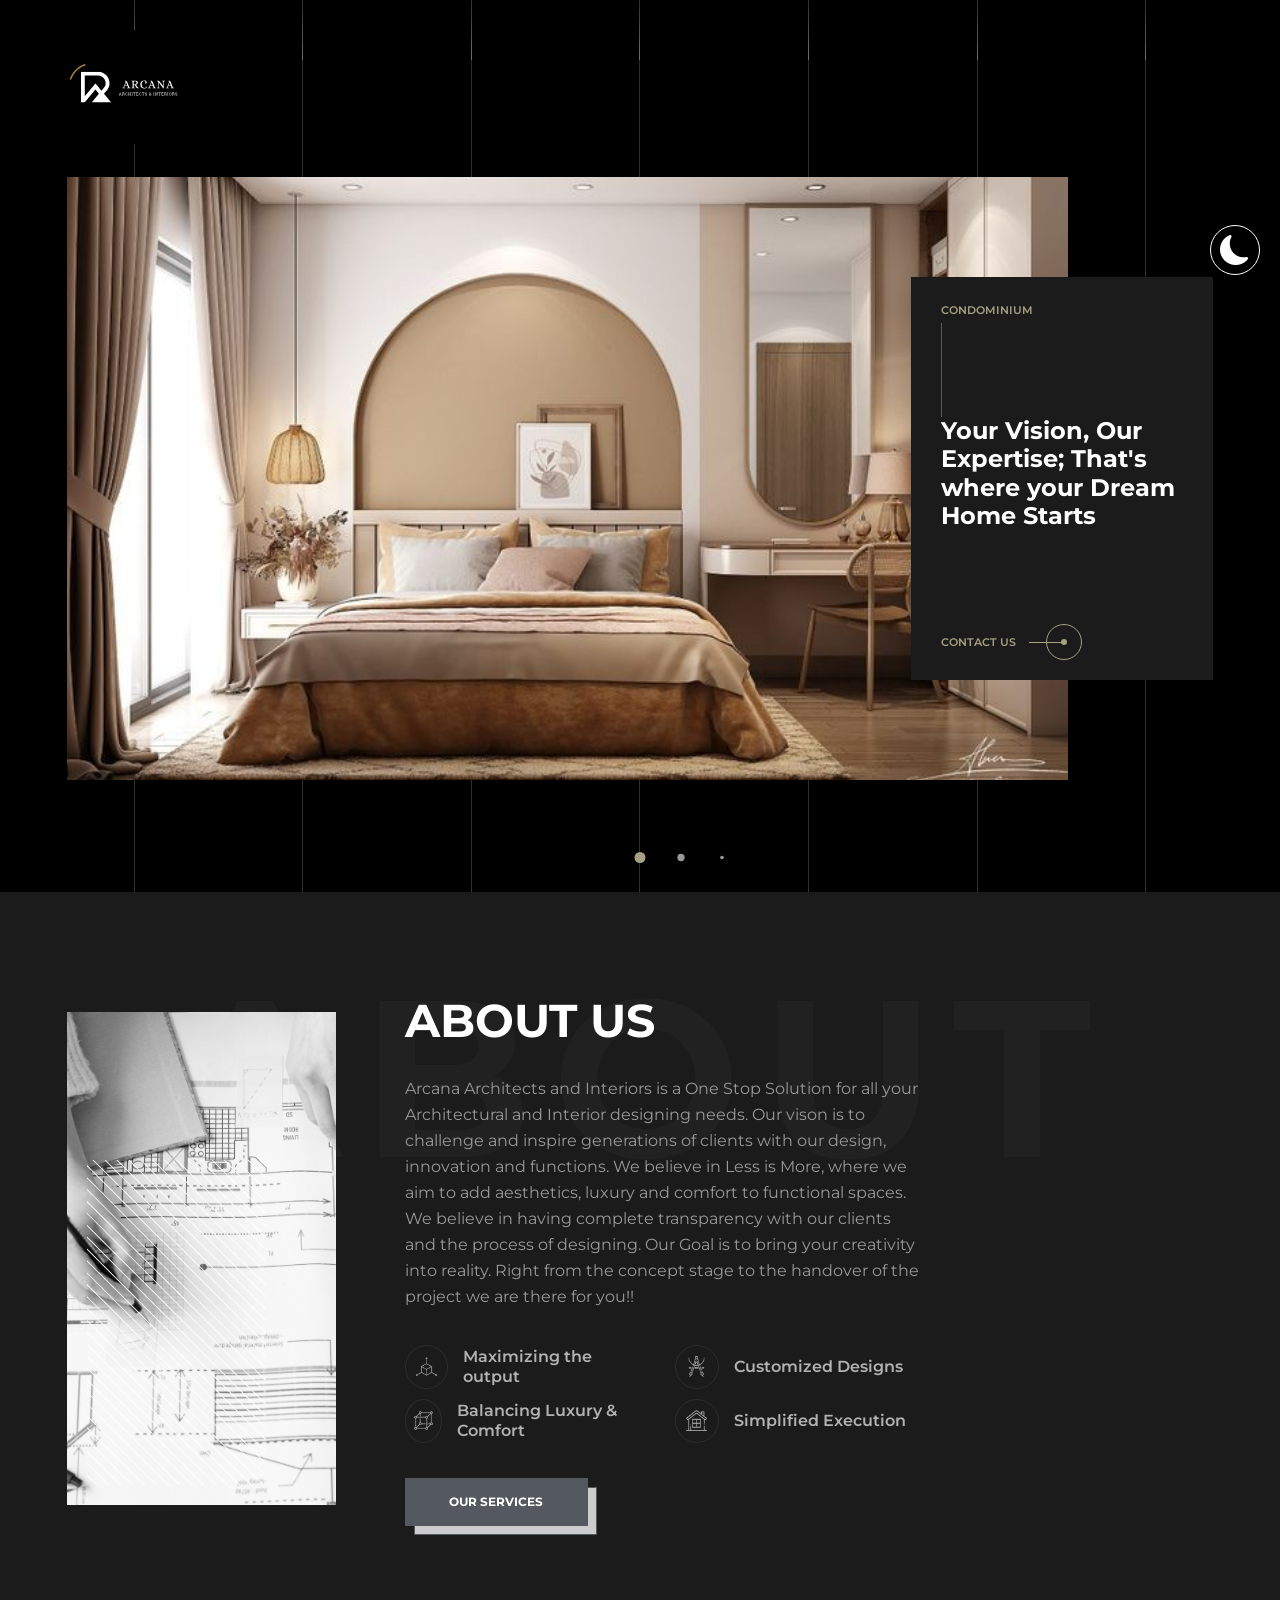
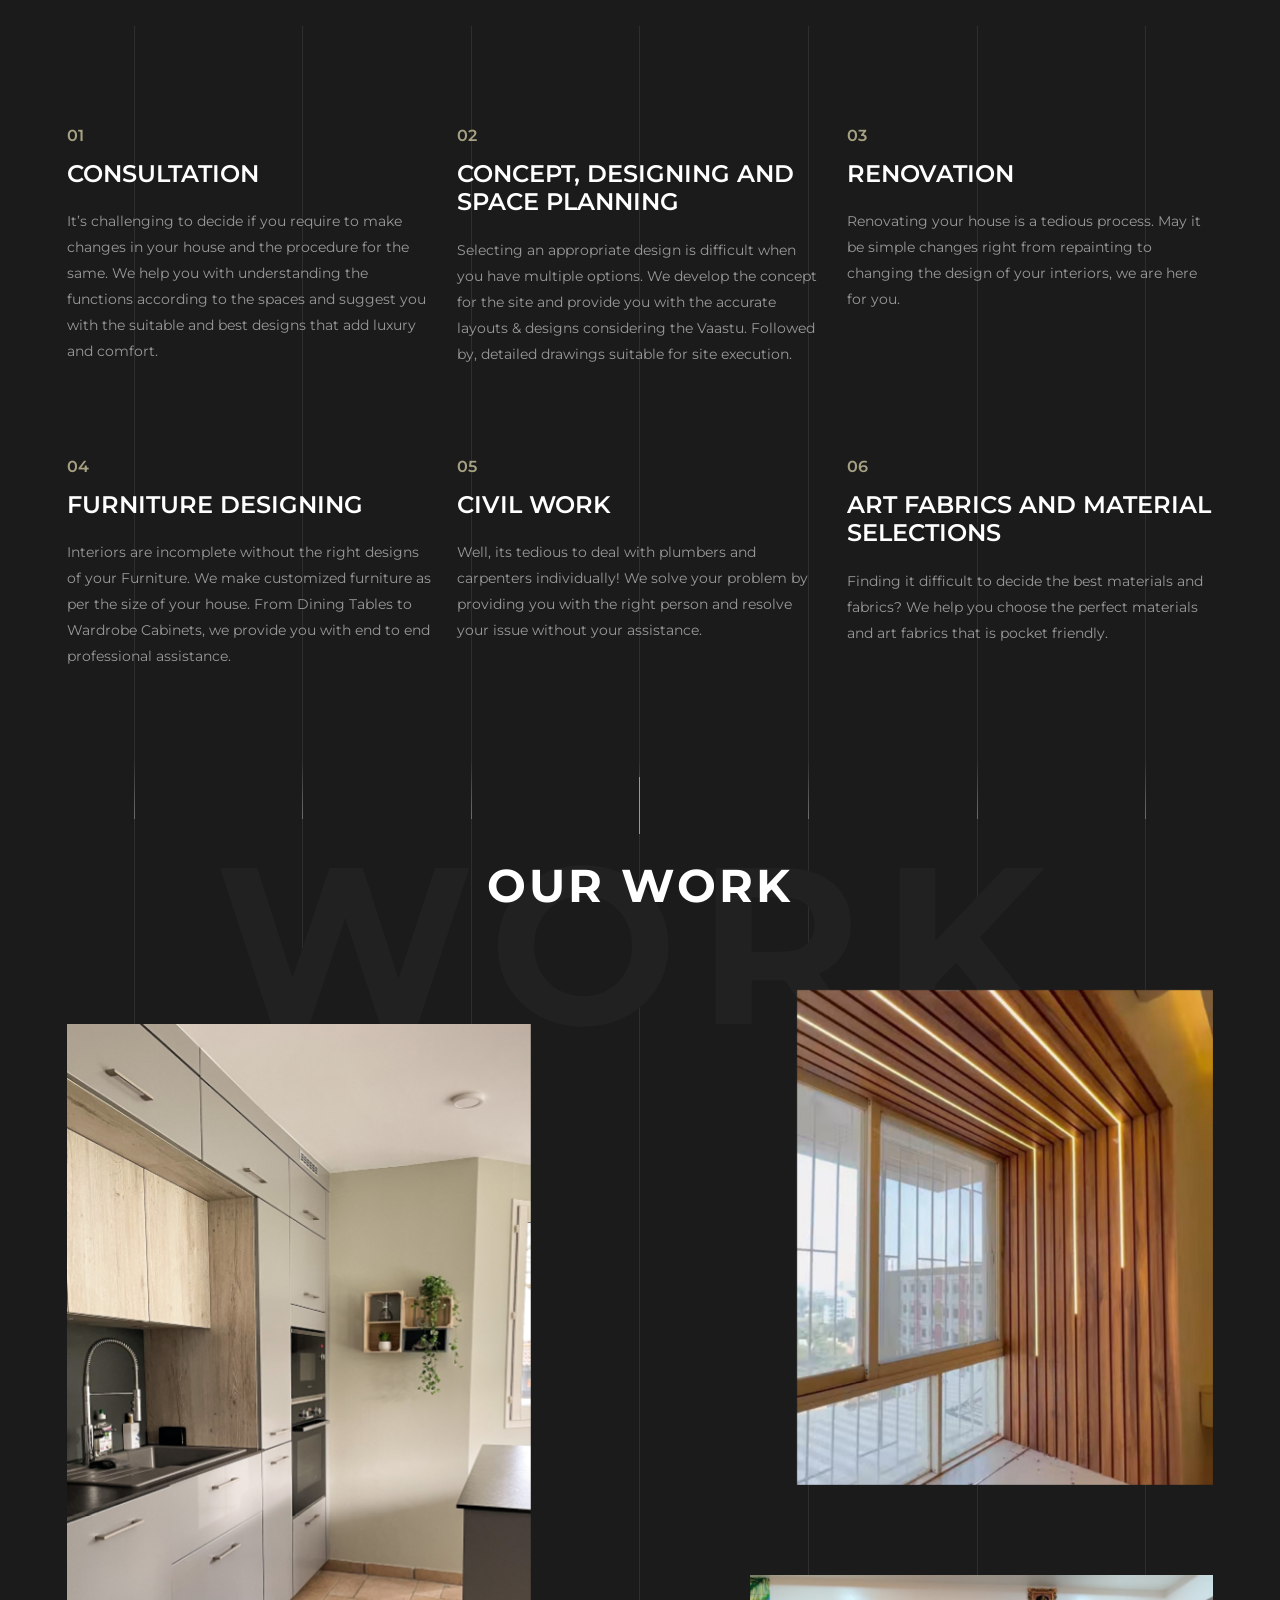
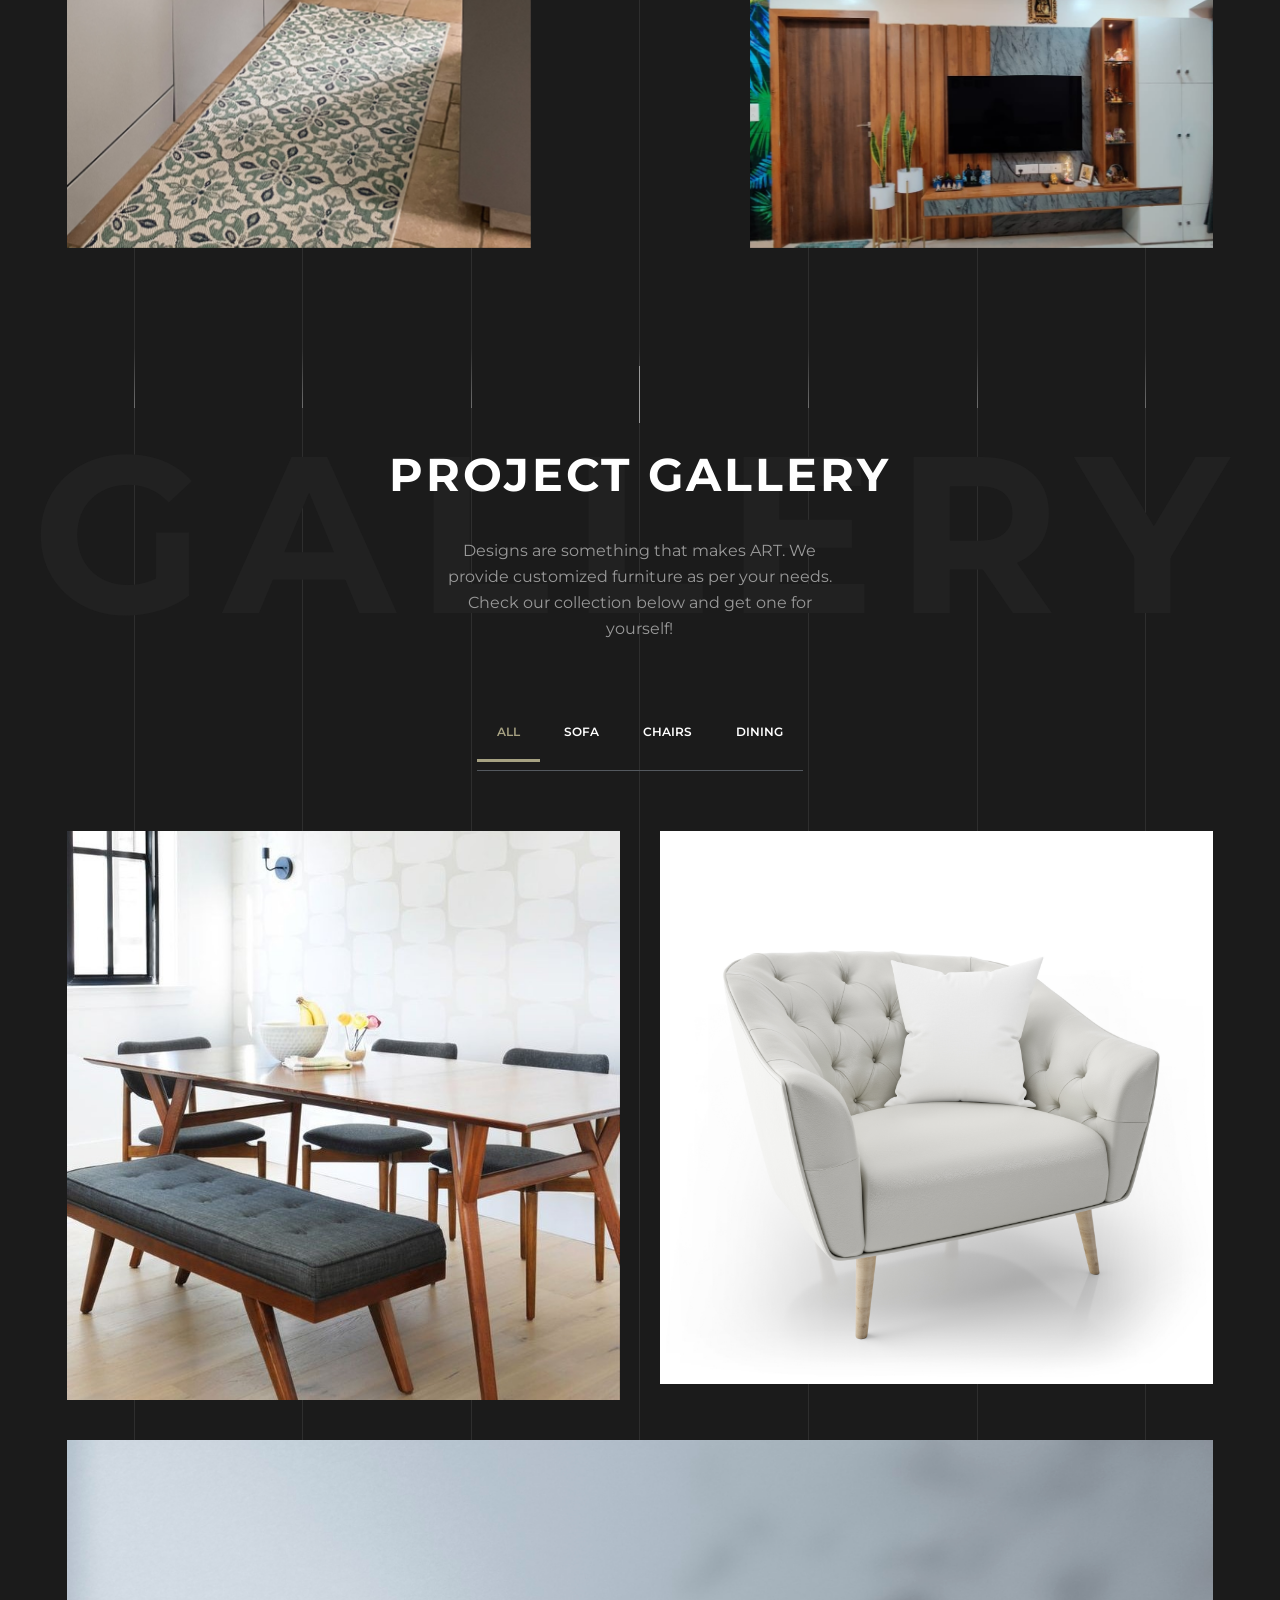
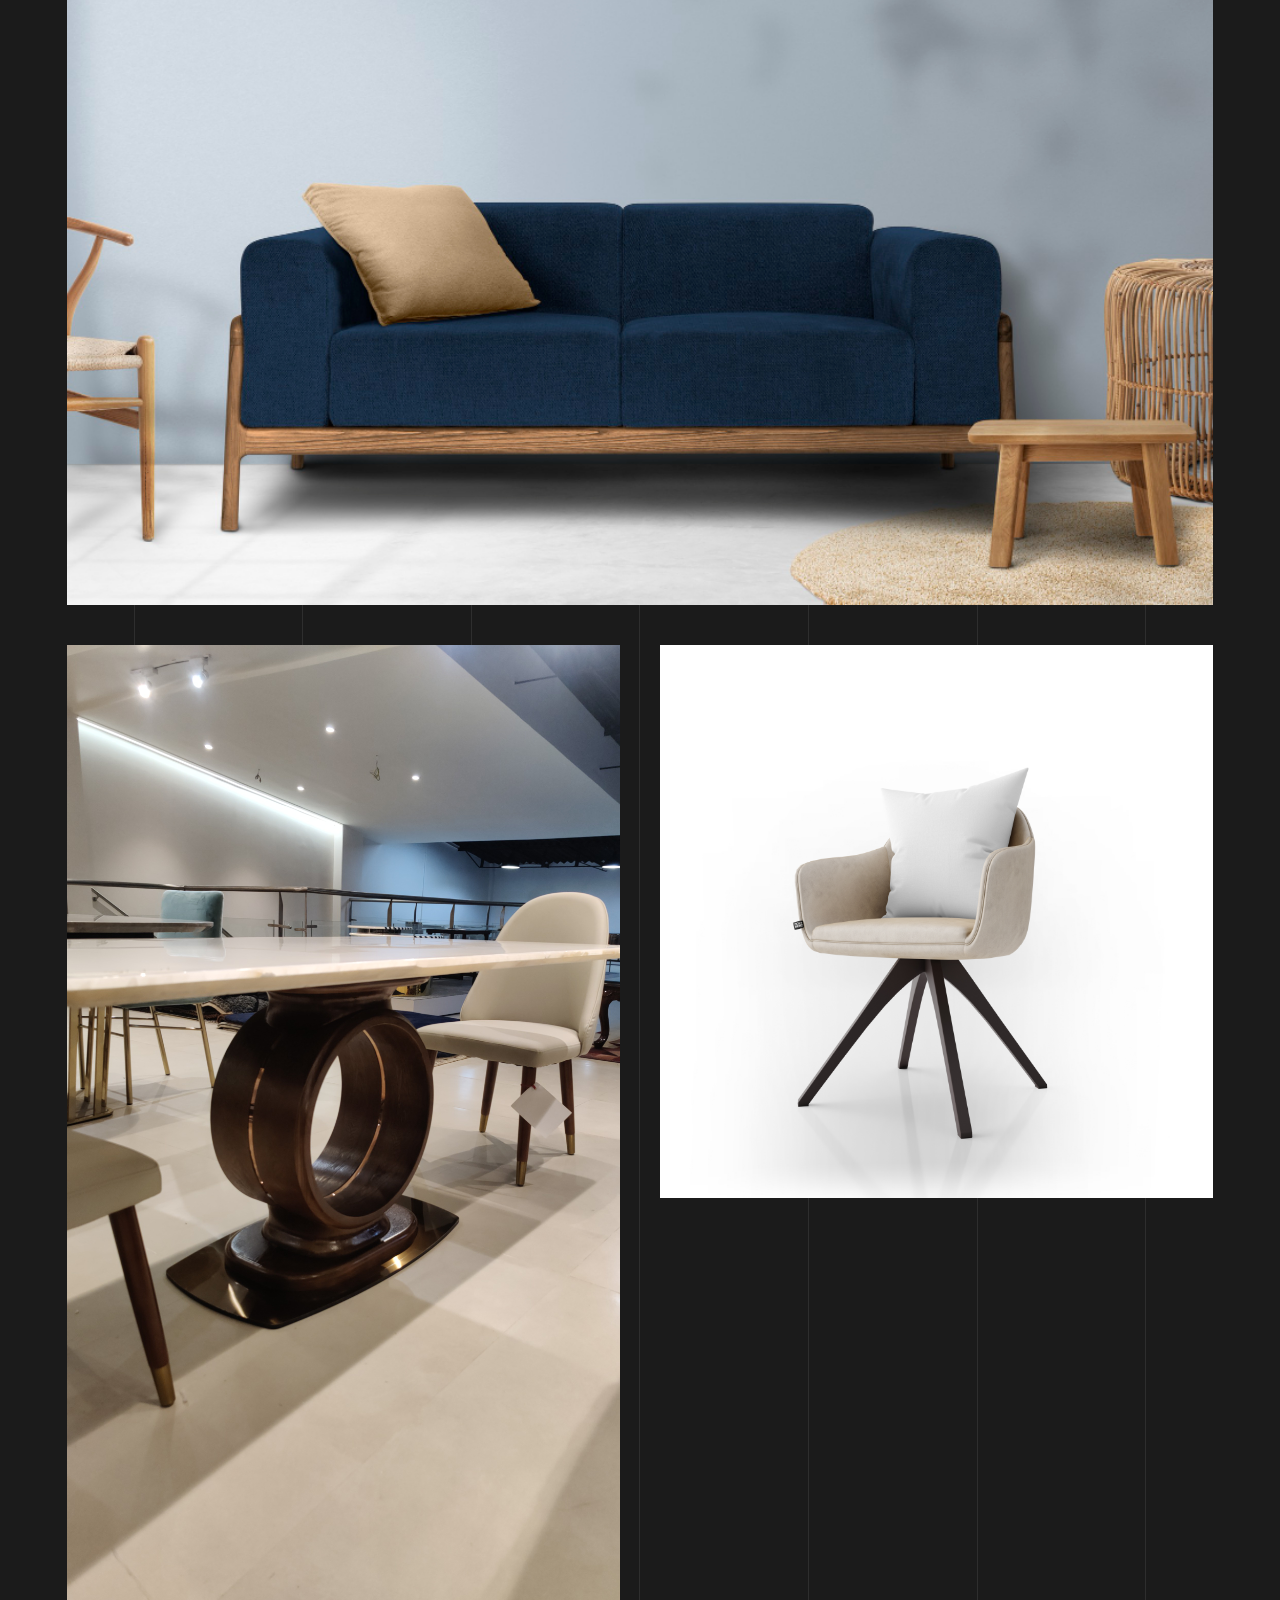
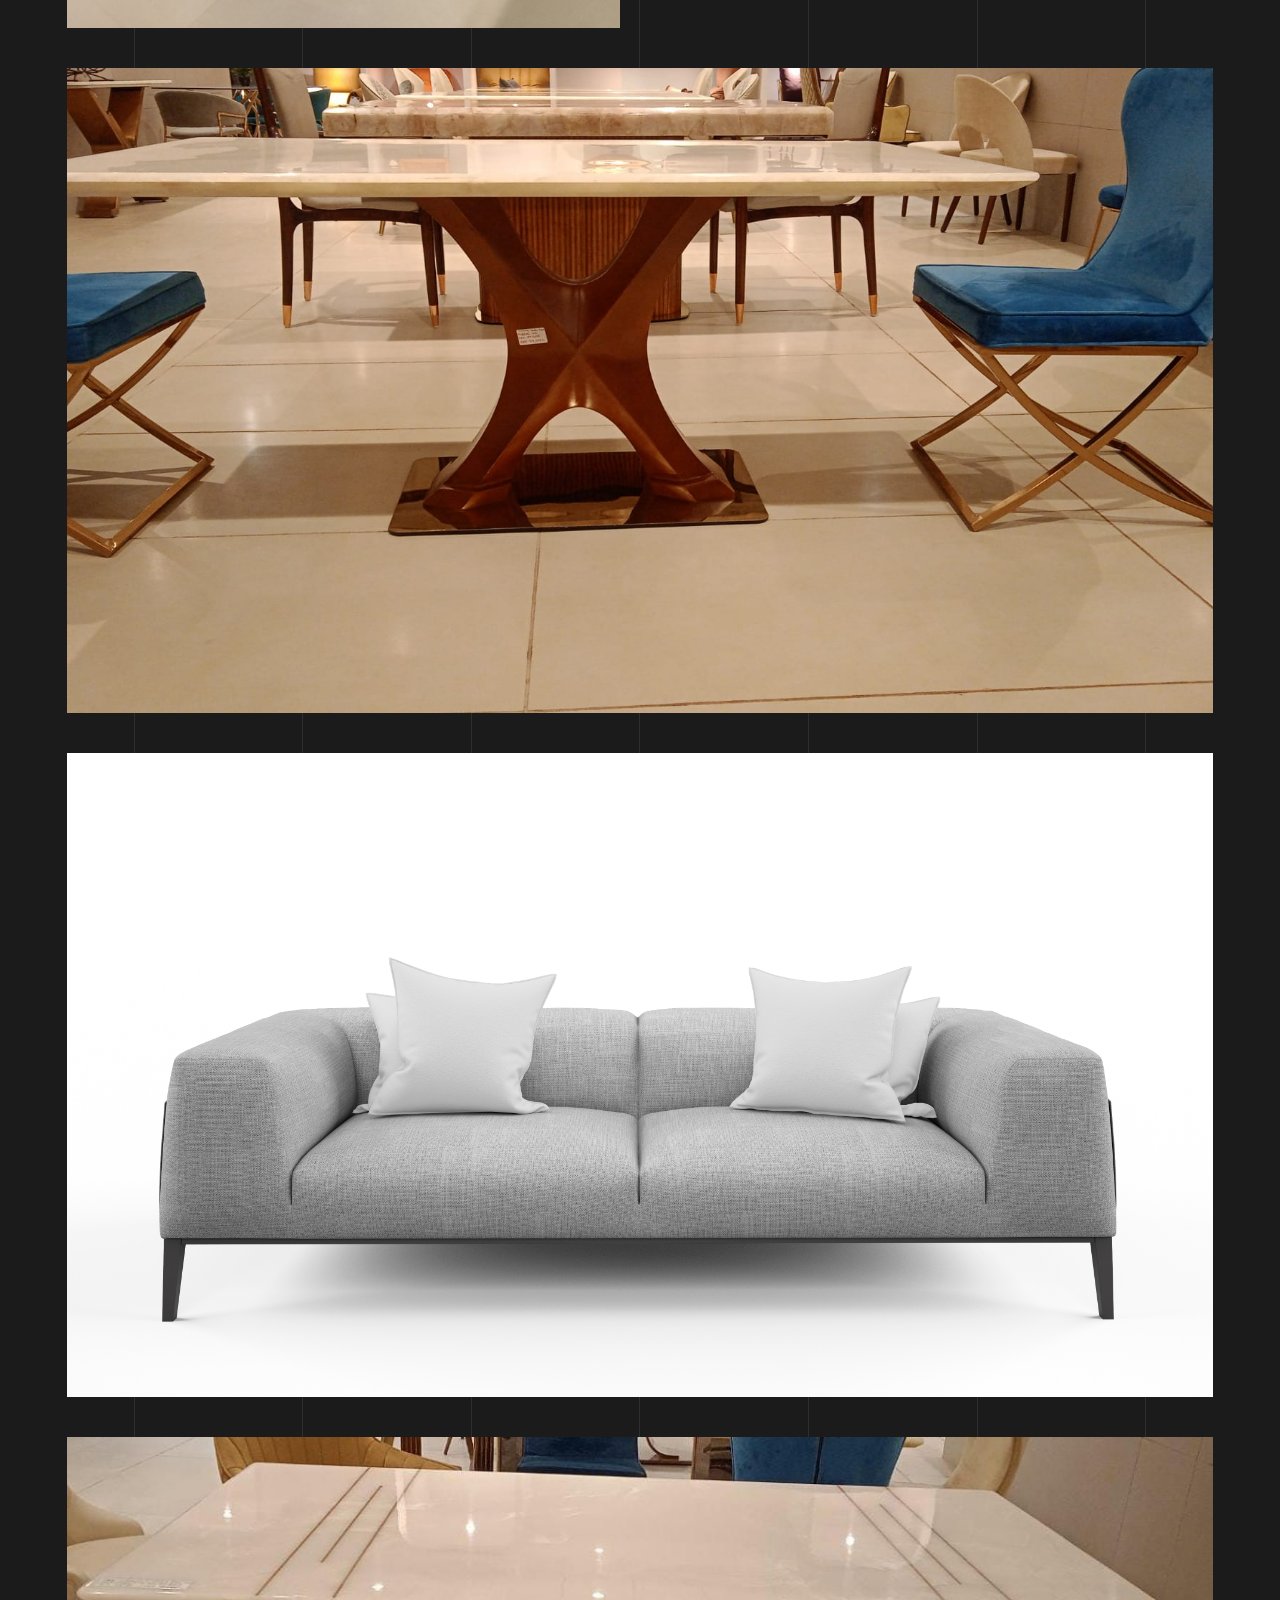
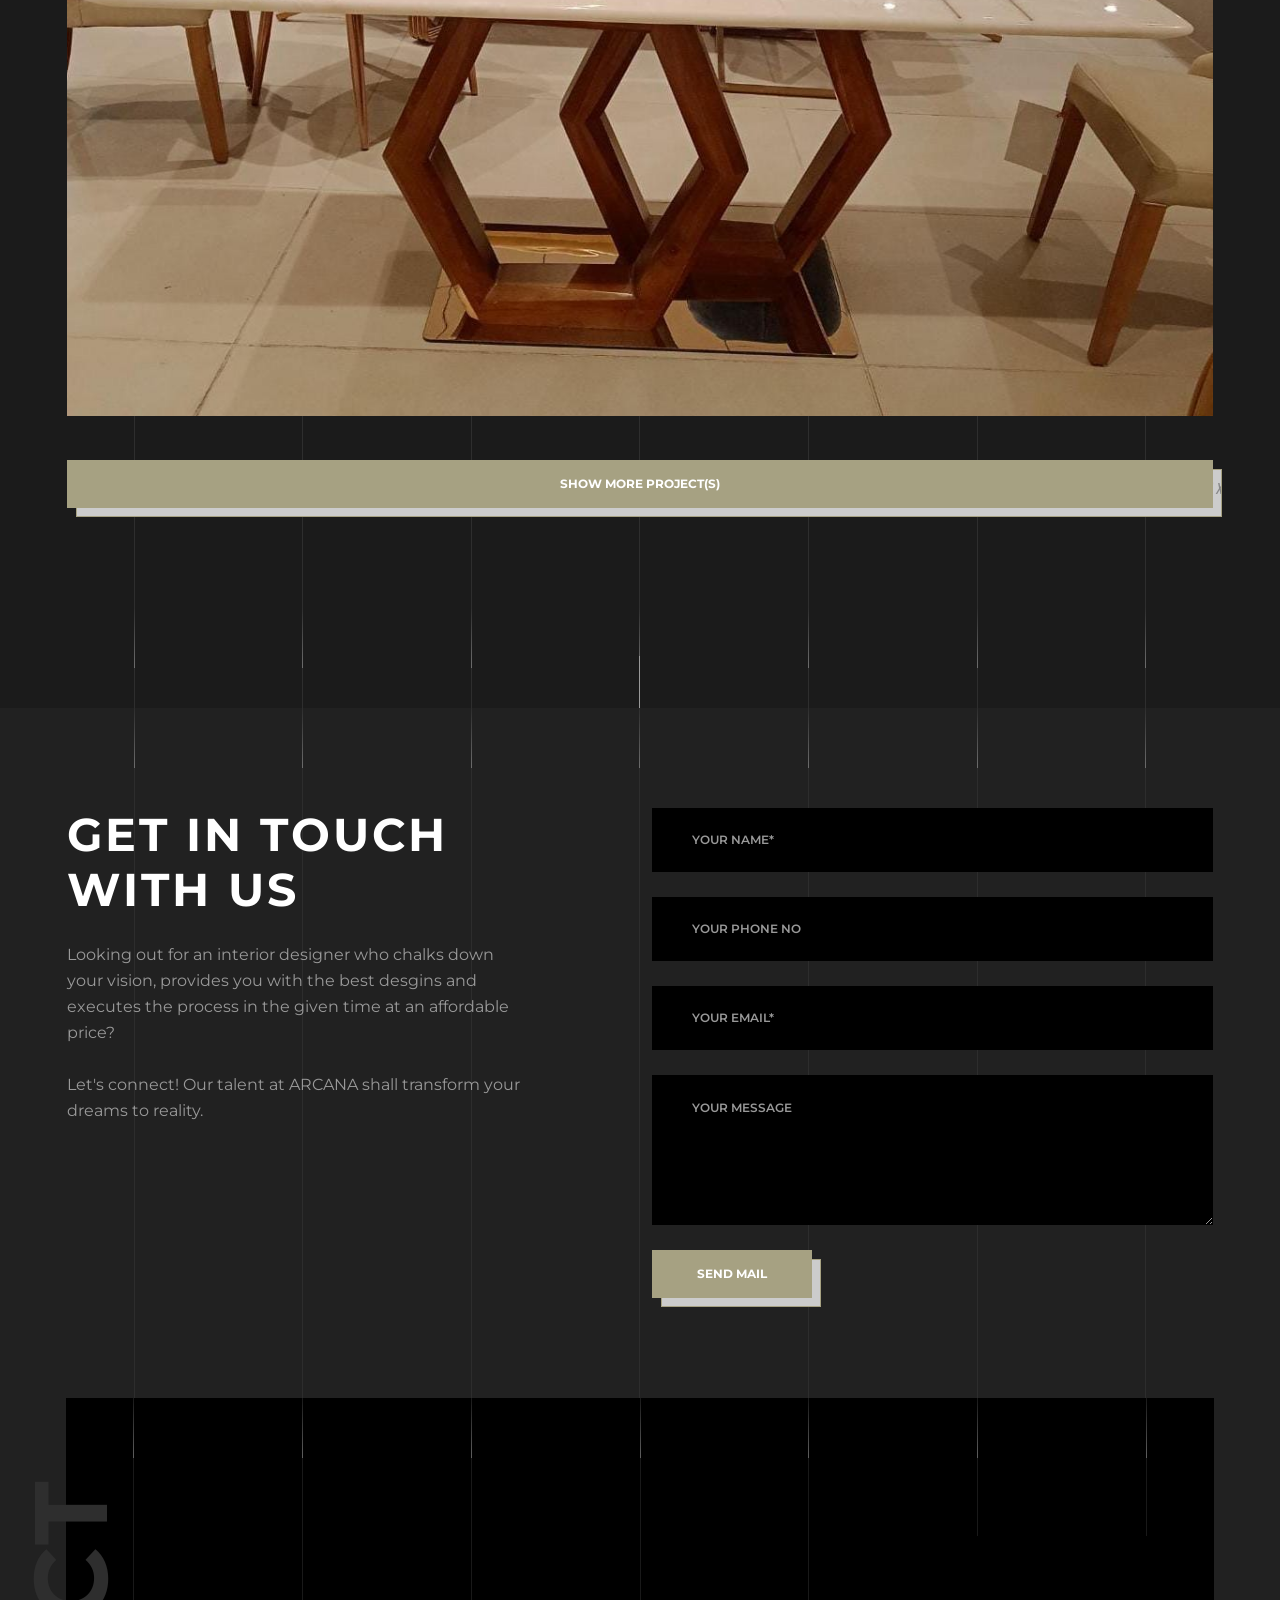
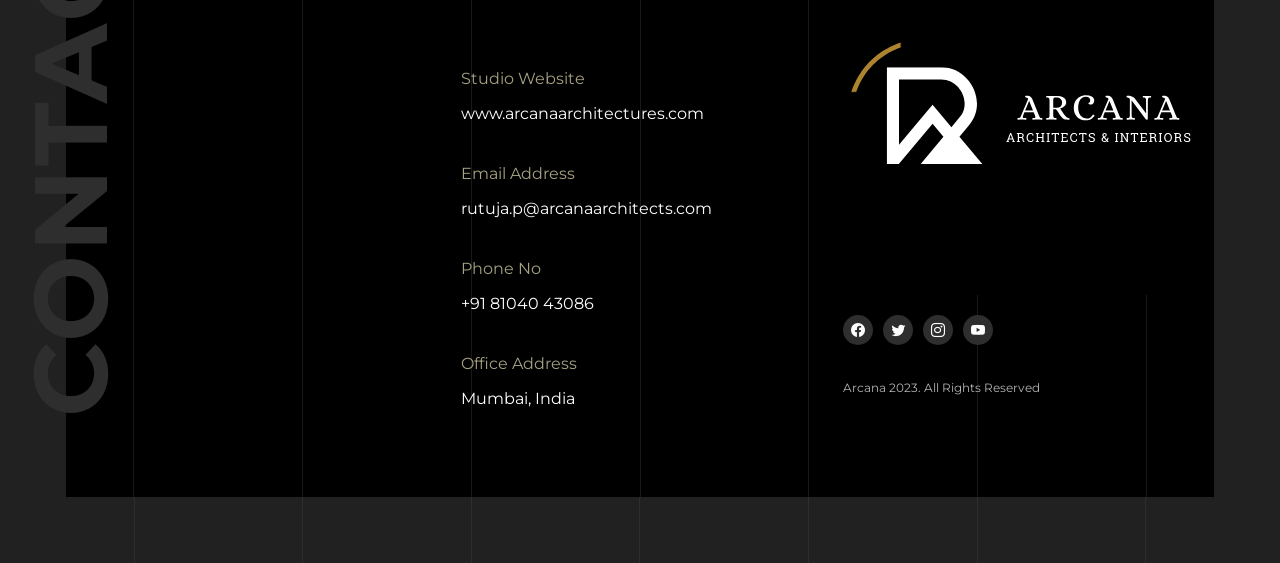
==== commit 3e8a6821: "oswin changes" ====
--- a/index.html
+++ b/index.html
@@ -85,9 +85,9 @@
                                 <button type="submit" class="form-control-submit"><i class="bi bi-search"></i></button>
                             </form>
                         </div>							
-                        <button class="ma5menu__toggle d-lg-none d-block" type="button">
+                        <!-- <button class="ma5menu__toggle d-lg-none d-block" type="button">
                             <i class="bi bi-list"></i>
-                        </button>
+                        </button> -->
                     </div>
                 </div>
 			</div>
@@ -137,7 +137,7 @@
                                                 <div class="meta m-0">
                                                     <div class="category text-olive text-uppercase">Condominium</div>
                                                 </div>
-                                                <h4><a href="project-details.html" class="text-white">Your Vision, Our Expertise; That's where your Dream Home Starts</a></h4>
+                                                <h4><a href="" class="text-white">Your Vision, Our Expertise; That's where your Dream Home Starts</a></h4>
                                                 <div class="details_link">
                                                     <a href="#contact_section">
                                                         <span class="link_text">Contact Us</span> 
@@ -162,7 +162,7 @@
                                                 <div class="meta m-0">
                                                     <div class="category text-olive text-uppercase">Condominium</div>
                                                 </div>
-                                                <h4><a href="project-details.html" class="text-white">We walk with you ever step of the way so that your Vision becomes Reality!</a></h4>
+                                                <h4><a href="" class="text-white">We walk with you ever step of the way so that your Vision becomes Reality!</a></h4>
                                                 <div class="details_link">
                                                     <a href="#contact_section">
                                                         <span class="link_text">Contact Us</span> 
@@ -187,7 +187,7 @@
                                                 <div class="meta m-0">
                                                     <div class="category text-olive text-uppercase">Condominium</div>
                                                 </div>
-                                                <h4><a href="project-details.html" class="text-white">Your Dream home starts here and we'll show you how its done!!</a></h4>
+                                                <h4><a href="" class="text-white">Your Dream home starts here and we'll show you how its done!!</a></h4>
                                                 <div class="details_link">
                                                     <a href="#contact_section">
                                                         <span class="link_text">Contact Us</span> 
@@ -479,7 +479,7 @@
                                         <div class="works-info">
                                             <div class="label-text">
                                                 <h6><a href="#">Kitchen</a></h6>
-                                                <h5><a href="project-details.html">Be inspired every time you step into your kitchen</a></h5>
+                                                <h5><a href="">Be inspired every time you step into your kitchen</a></h5>
                                             </div>
                                         </div>
                                     </div>
@@ -495,18 +495,18 @@
                                         <div class="works-info">
                                             <div class="label-text">
                                                 <h6><a href="#">Window Work</a></h6>
-                                                <h5><a href="project-details.html">Welcome to brighter, airer and enjoyable mornings</a></h5>
+                                                <h5><a href="">Welcome to brighter, airer and enjoyable mornings</a></h5>
                                             </div>
                                         </div>
                                     </div>
                                 </div>
-                                <div class="grid-item active" data-aos="fade-left" data-aos-duration="1500">
+                                <div class="grid-item" data-aos="fade-left" data-aos-duration="1500">
                                     <div class="thumb">
                                         <img class="item_image" src="./assets/img/image_box/1.jpg" alt="img">
                                         <div class="works-info">
                                             <div class="label-text">
                                                 <h6><a href="#">TV Cabinet</a></h6>
-                                                <h5><a href="project-details.html">For every space, we provide an experience worth remembering</a></h5>
+                                                <h5><a href="">For every space, we provide an experience worth remembering</a></h5>
                                             </div>
                                         </div>
                                     </div>
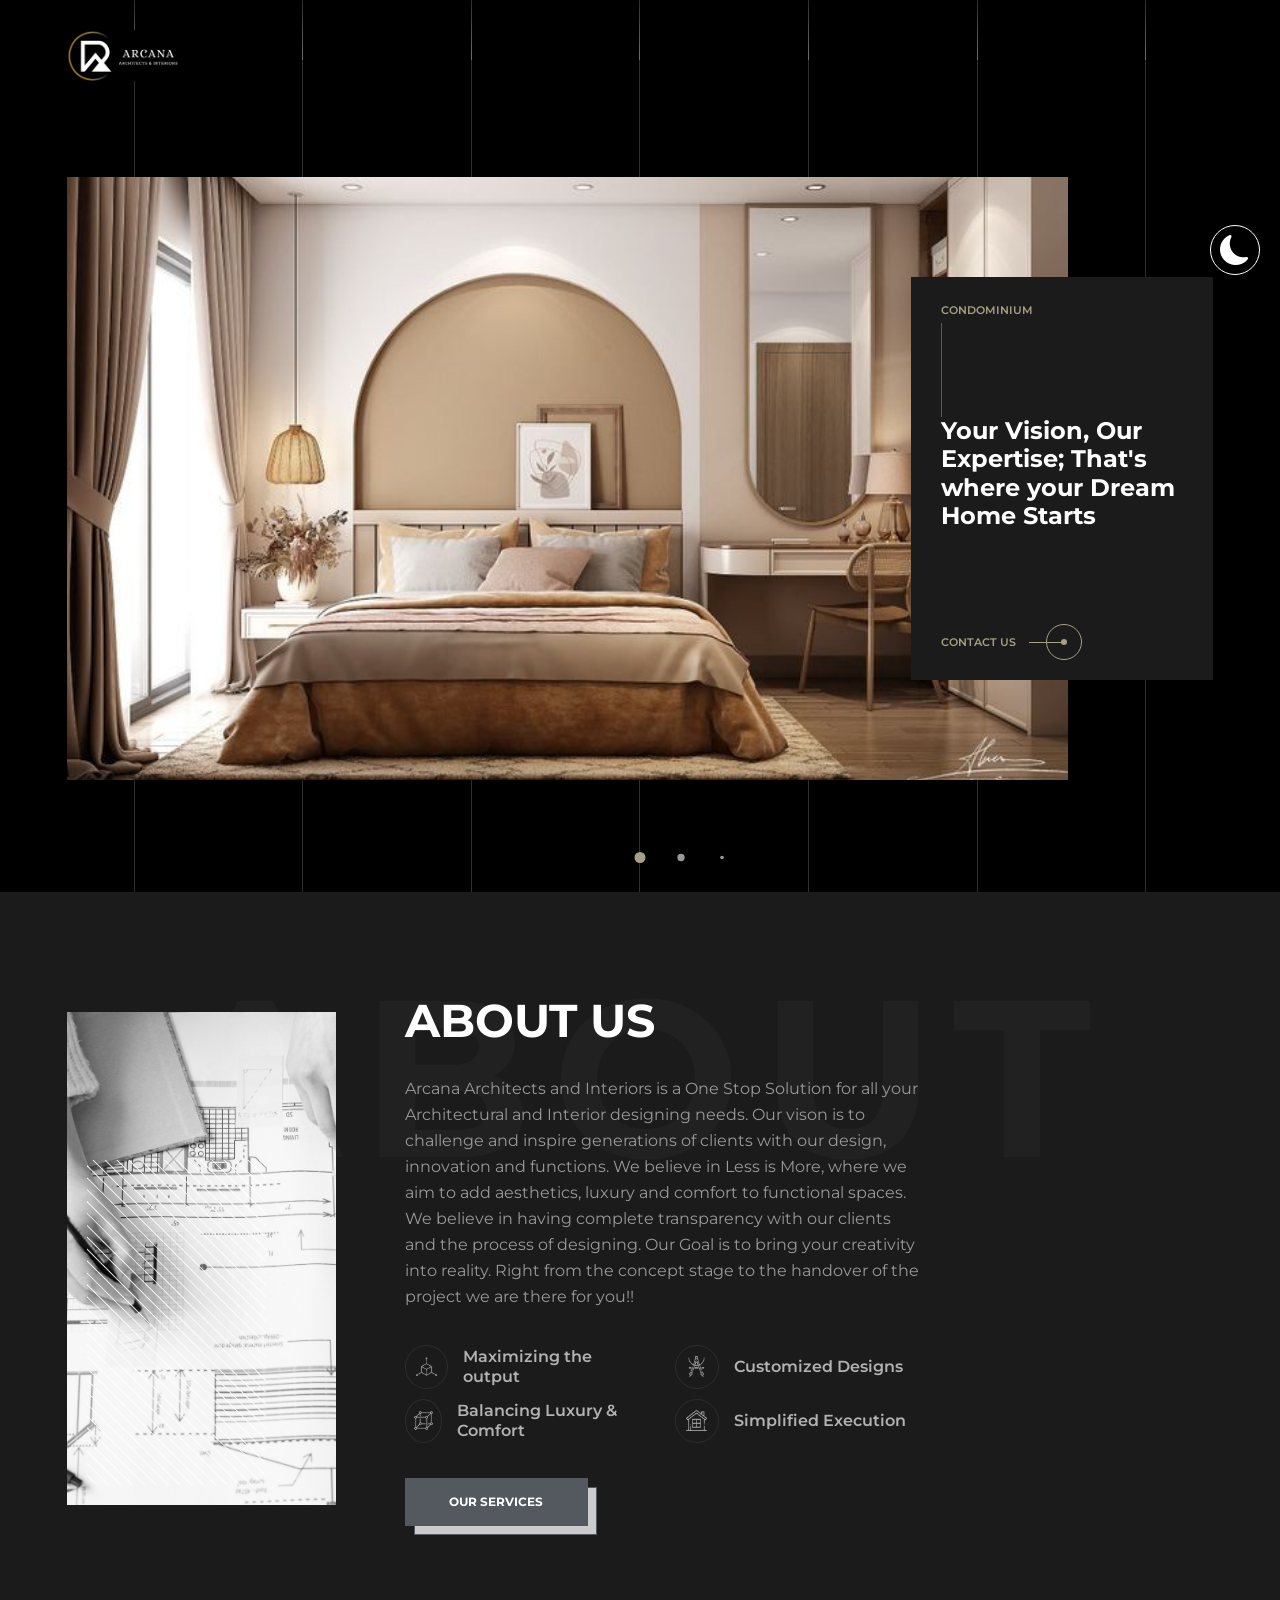
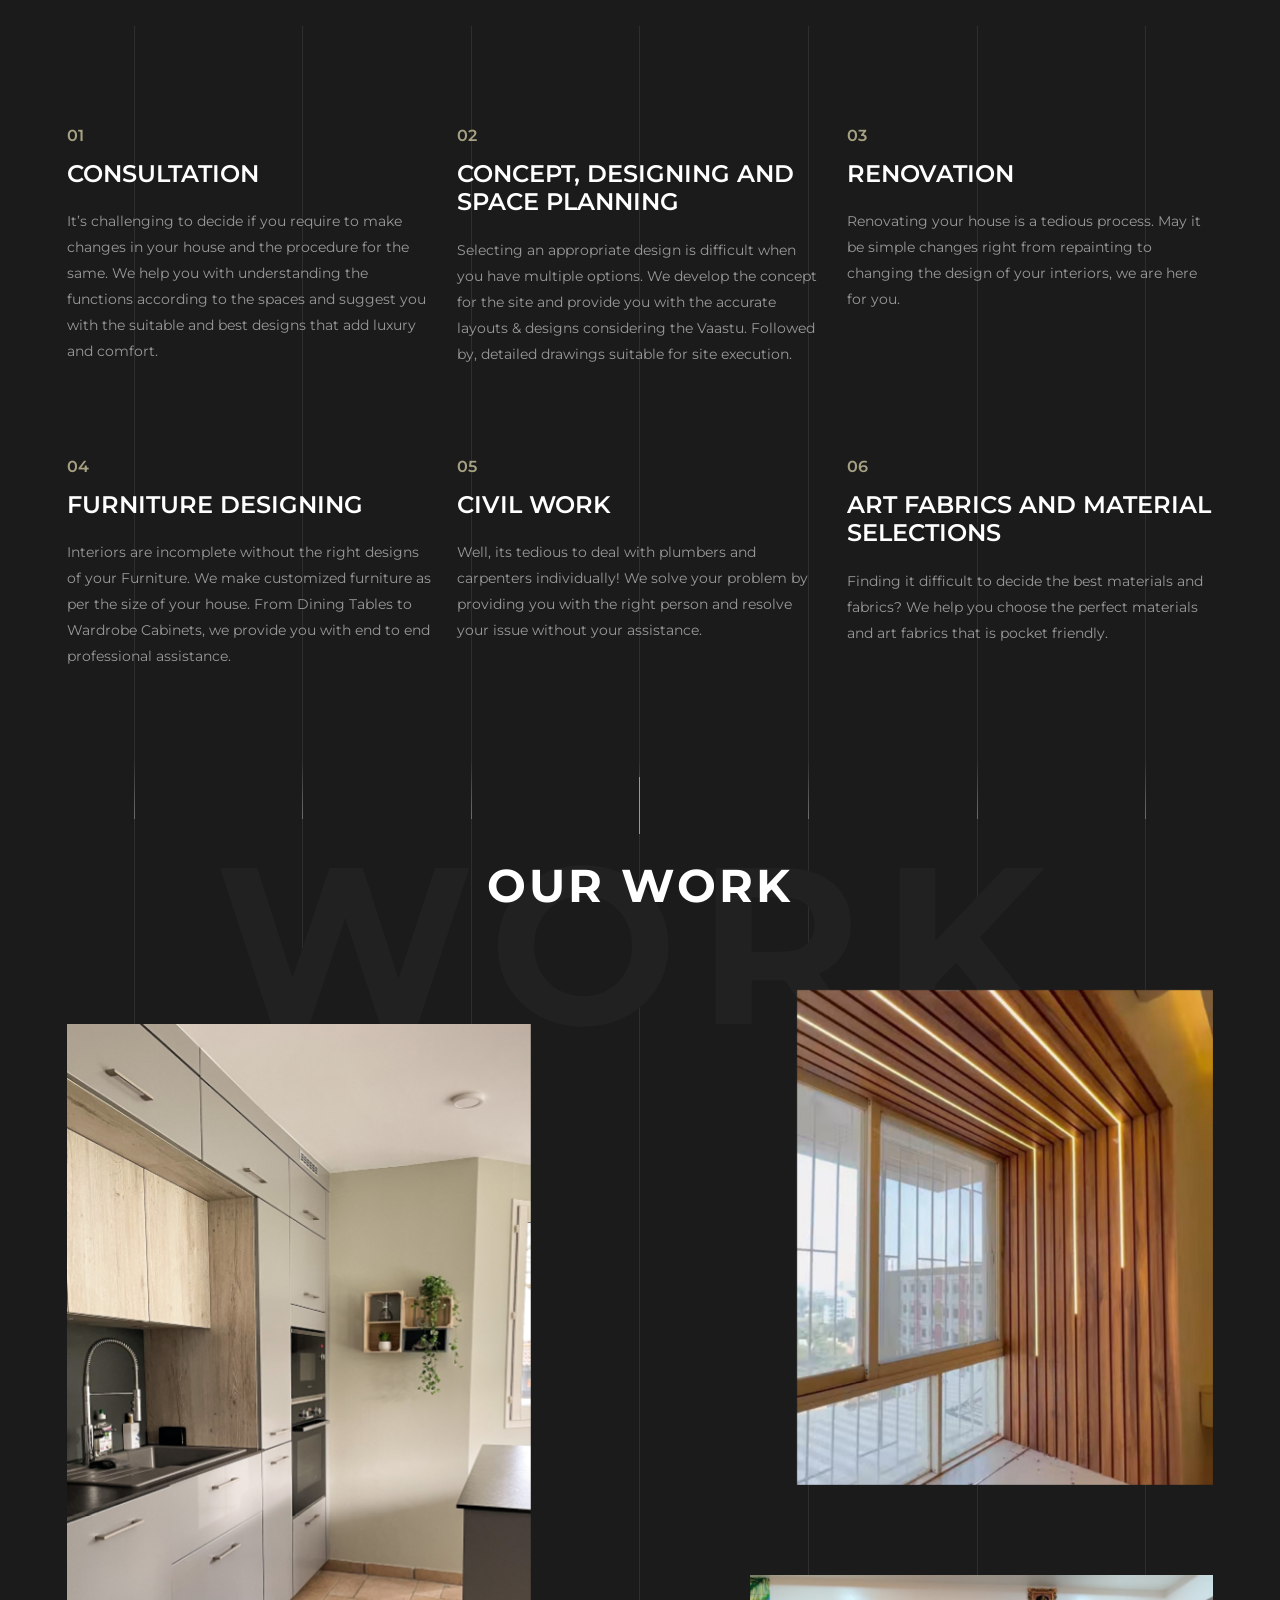
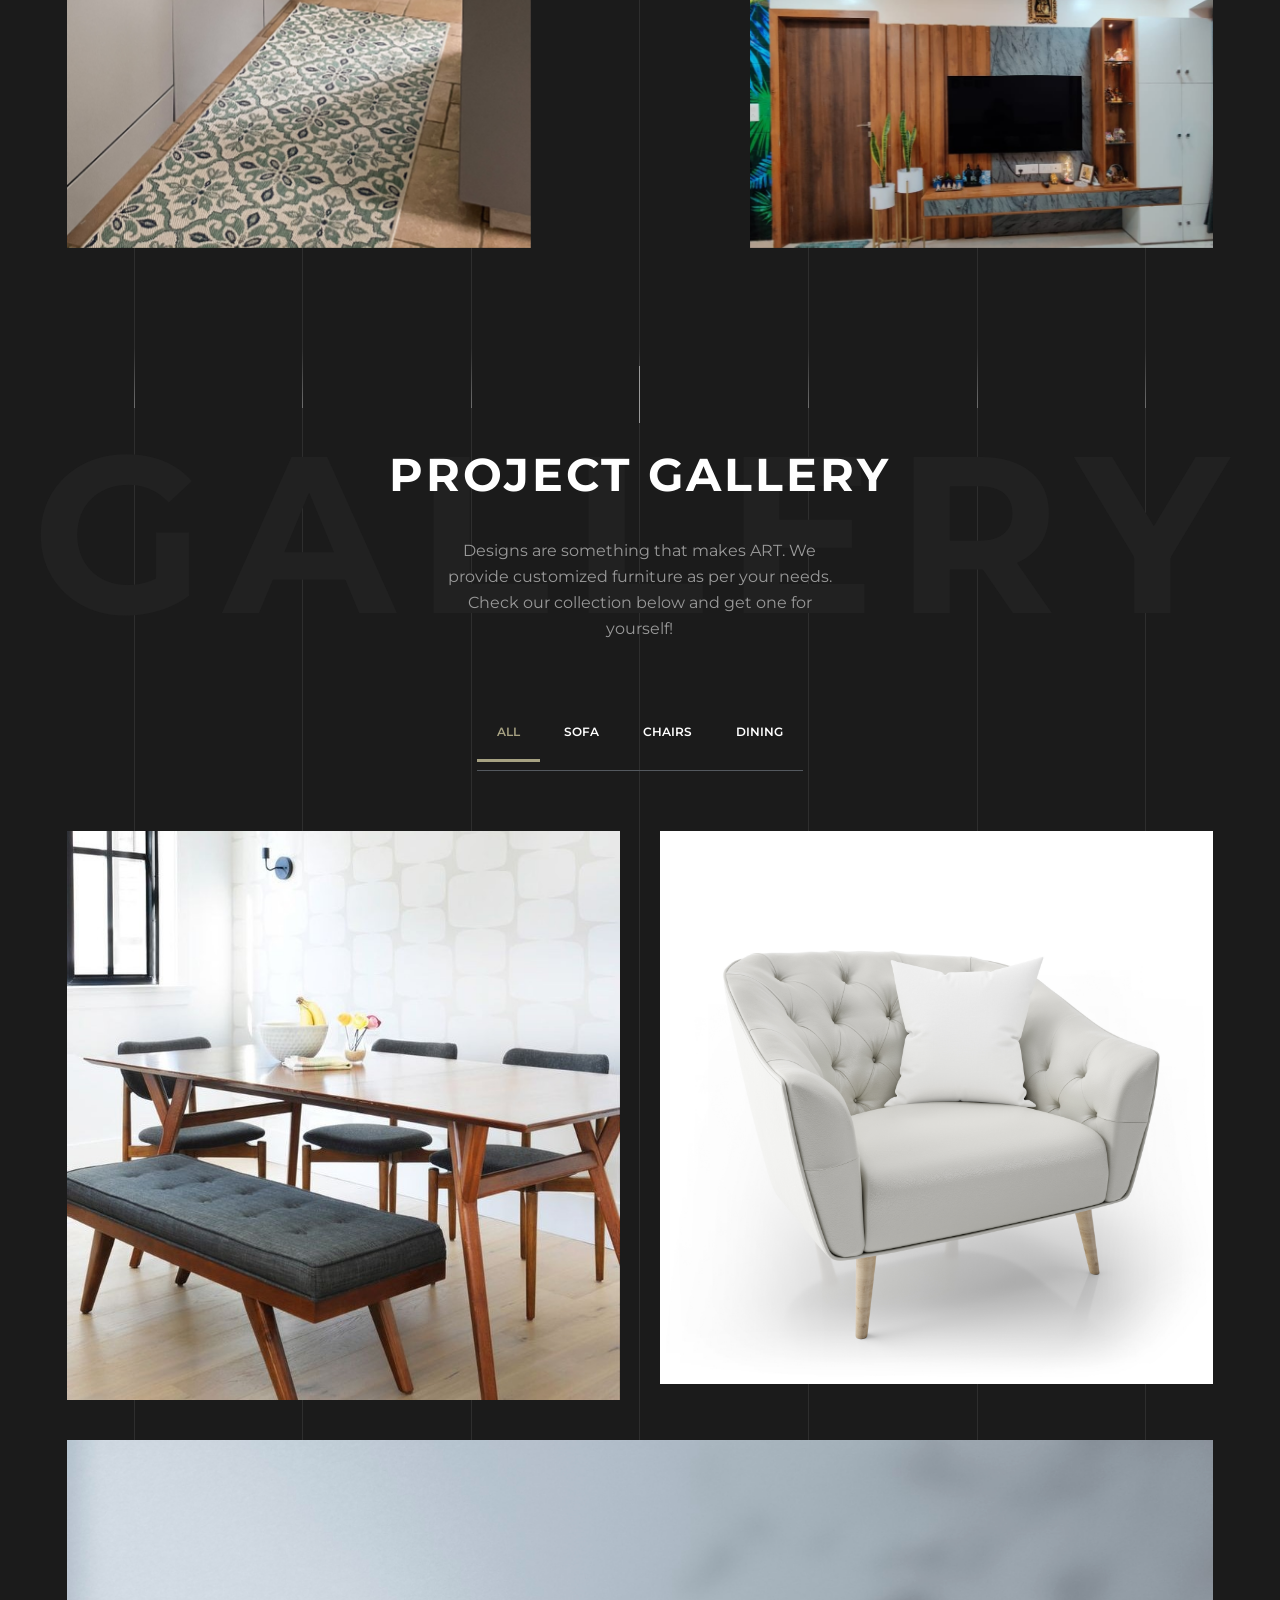
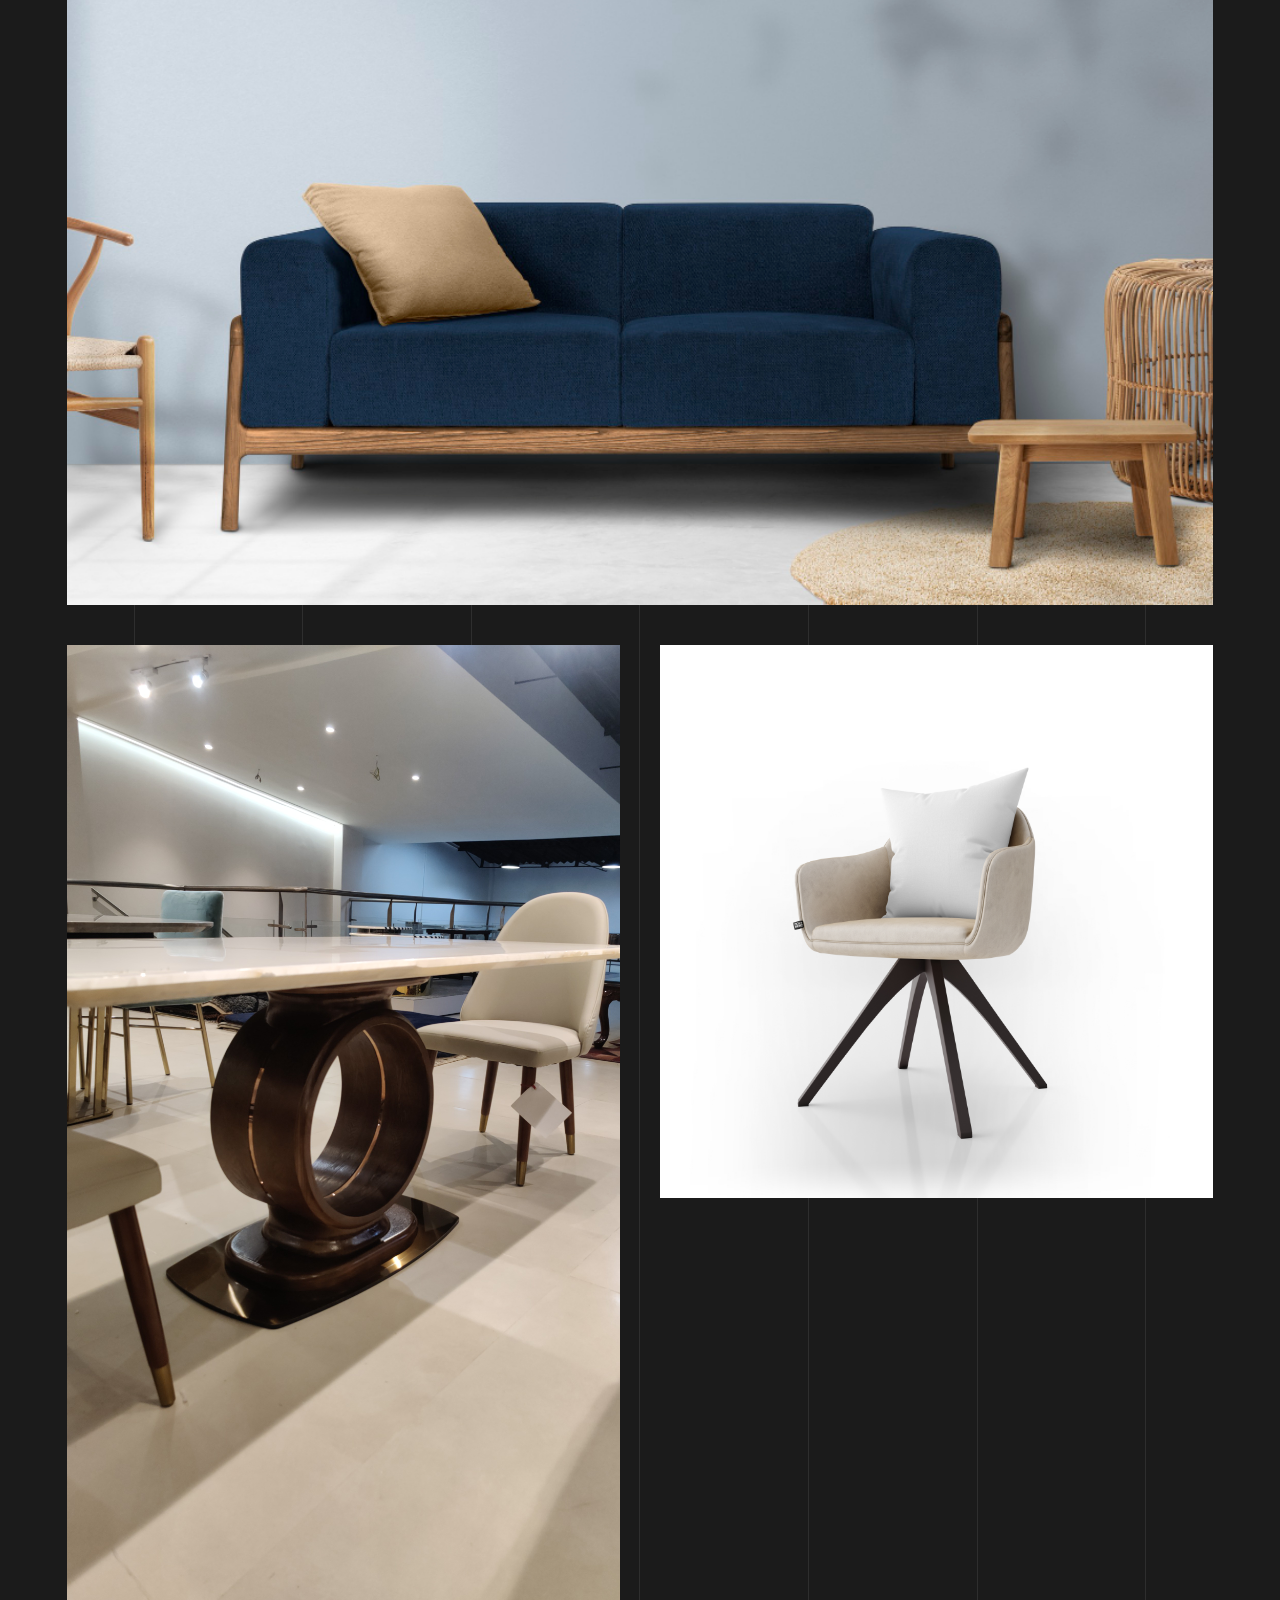
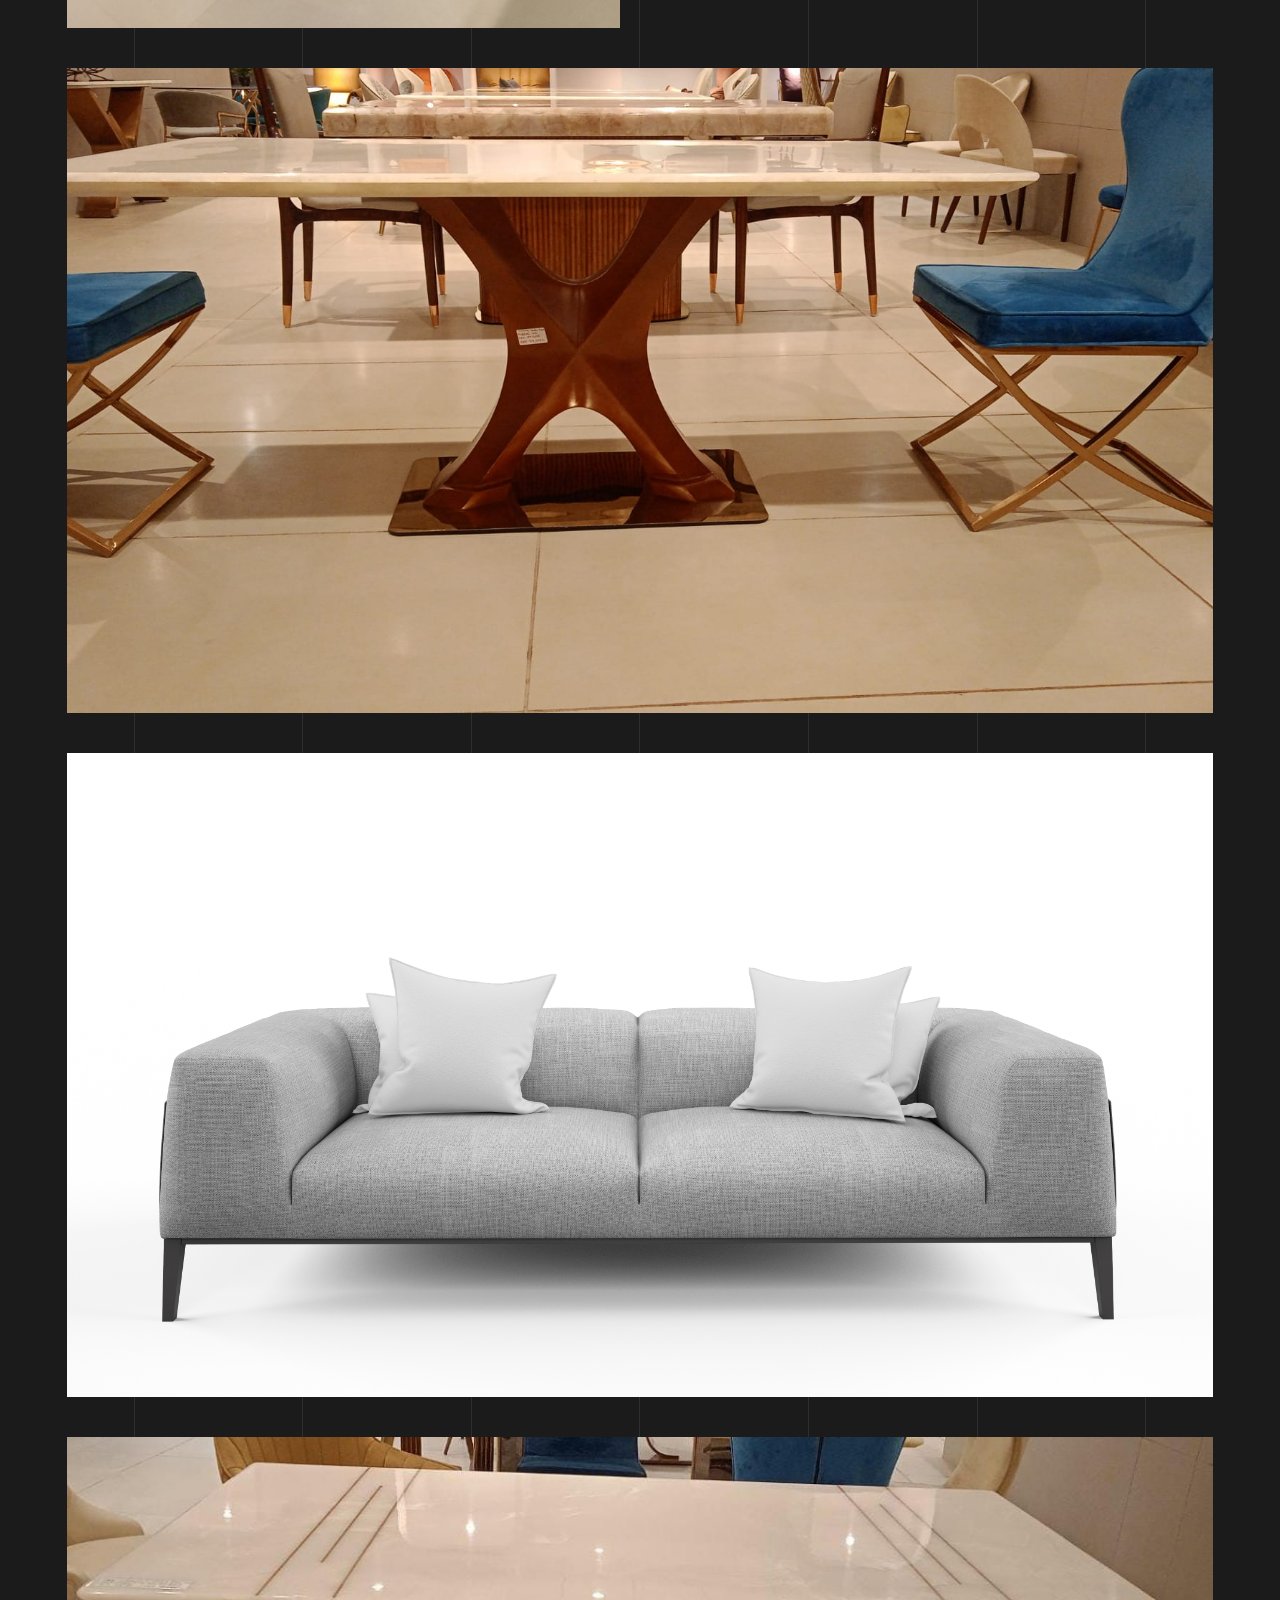
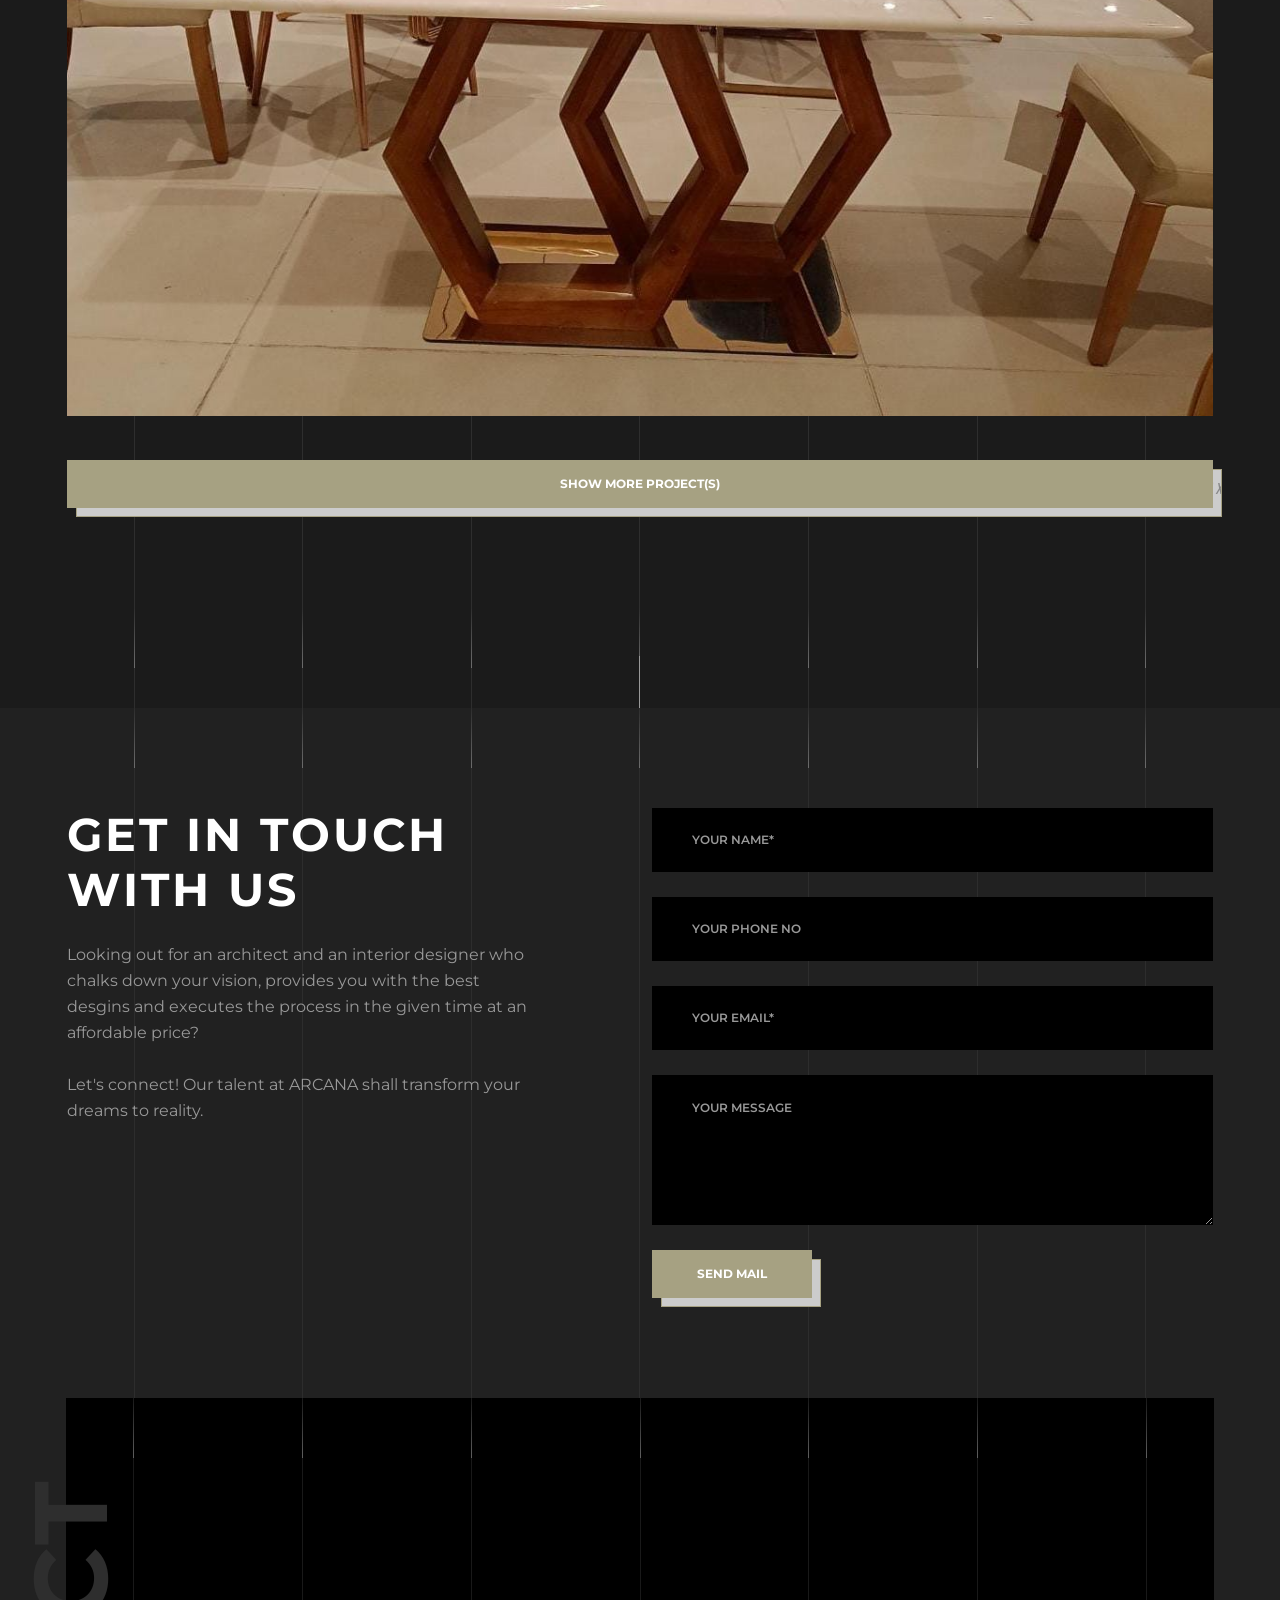
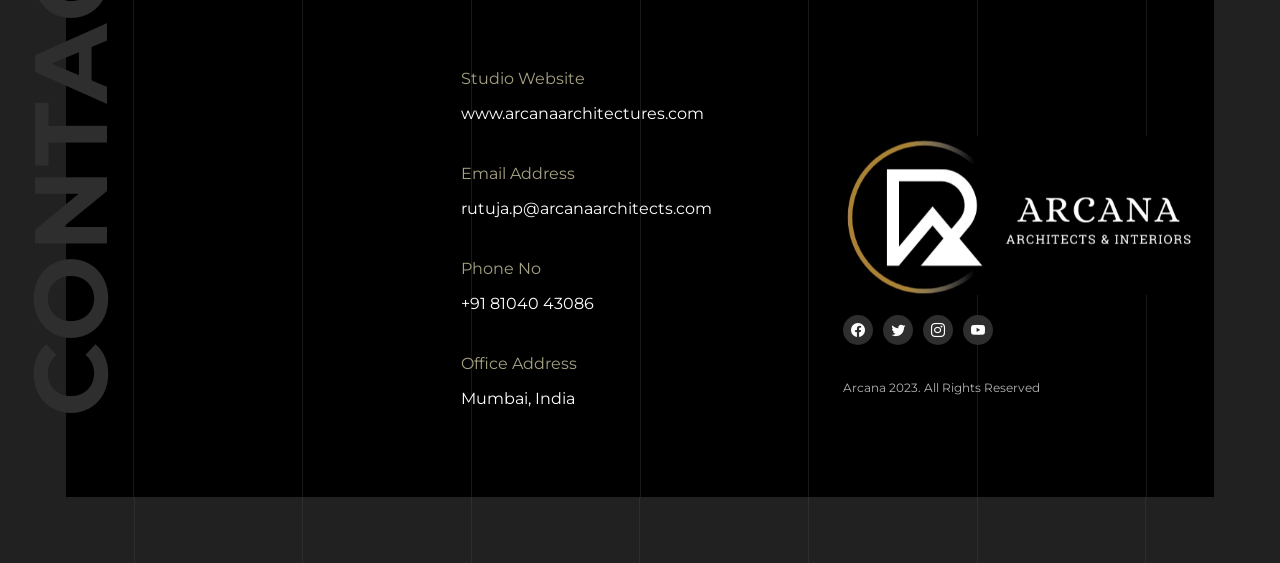
==== commit 1fa25116: "logo changes" ====
--- a/index.html
+++ b/index.html
@@ -64,7 +64,7 @@
             <div class="container">
                 <div class="header_inner d-flex align-items-center justify-content-between">
                     <div class="logo">
-                        <a href="index.html" class="light_logo"><img src="./assets/img/logo-light.svg" alt="logo"></a>
+                        <a href="index.html" class="light_logo"><img src="./assets/img/logo_test.jpg" alt="logo"></a>
                         <a href="index.html" class="dark_logo"><img src="./assets/img/logo-dark.svg" alt="logo"></a>
                     </div>
 
@@ -503,7 +503,7 @@
                                 <div class="grid-item" data-aos="fade-left" data-aos-duration="1500">
                                     <div class="thumb">
                                         <img class="item_image" src="./assets/img/image_box/1.jpg" alt="img">
-                                        <div class="works-info">
+                                        <div class="works-info" id = "invi">
                                             <div class="label-text">
                                                 <h6><a href="#">TV Cabinet</a></h6>
                                                 <h5><a href="">For every space, we provide an experience worth remembering</a></h5>
@@ -842,7 +842,7 @@
                         <div class="col-lg-5">
                             <div class="section-header">
                                 <h2 class="text-white text-uppercase mb-4">GET IN TOUCH WITH US</h2>
-                                <p class="$gray-600">Looking out for an interior designer who chalks down your vision, provides you with the best desgins and executes the process in the given time at an affordable price?<br><br>Let's connect! Our talent at ARCANA shall transform your dreams to reality.</p>
+                                <p class="$gray-600">Looking out for an architect and an interior designer who chalks down your vision, provides you with the best desgins and executes the process in the given time at an affordable price?<br><br>Let's connect! Our talent at ARCANA shall transform your dreams to reality.</p>
                             </div>
                         </div>
                         <div class="col-lg-6">
@@ -933,7 +933,7 @@
                             <div class="footer_elements d-flex align-items-center justify-content-end">
                                 <div class="footer_elements_inner">
                                     <div class="footer_logo">
-                                        <a href="index.html" class="light_logo"><img src="./assets/img/logo-light.svg" alt="logo"></a>
+                                        <a href="index.html" class="light_logo"><img src="./assets/img/logo_test.jpg" alt="logo"></a>
                                     </div>
                                     <div class="footer_social">
                                         <ul class="social_list">
--- a/assets/css/style.css
+++ b/assets/css/style.css
@@ -261,6 +261,11 @@
     font-size: 2.5rem;
   }
 }
+@media (max-width: 700px) {
+  #invi {
+    visibility: hidden;
+  }
+}
 
 h2, .h2 {
   font-size: calc(1.325rem + 0.9vw);
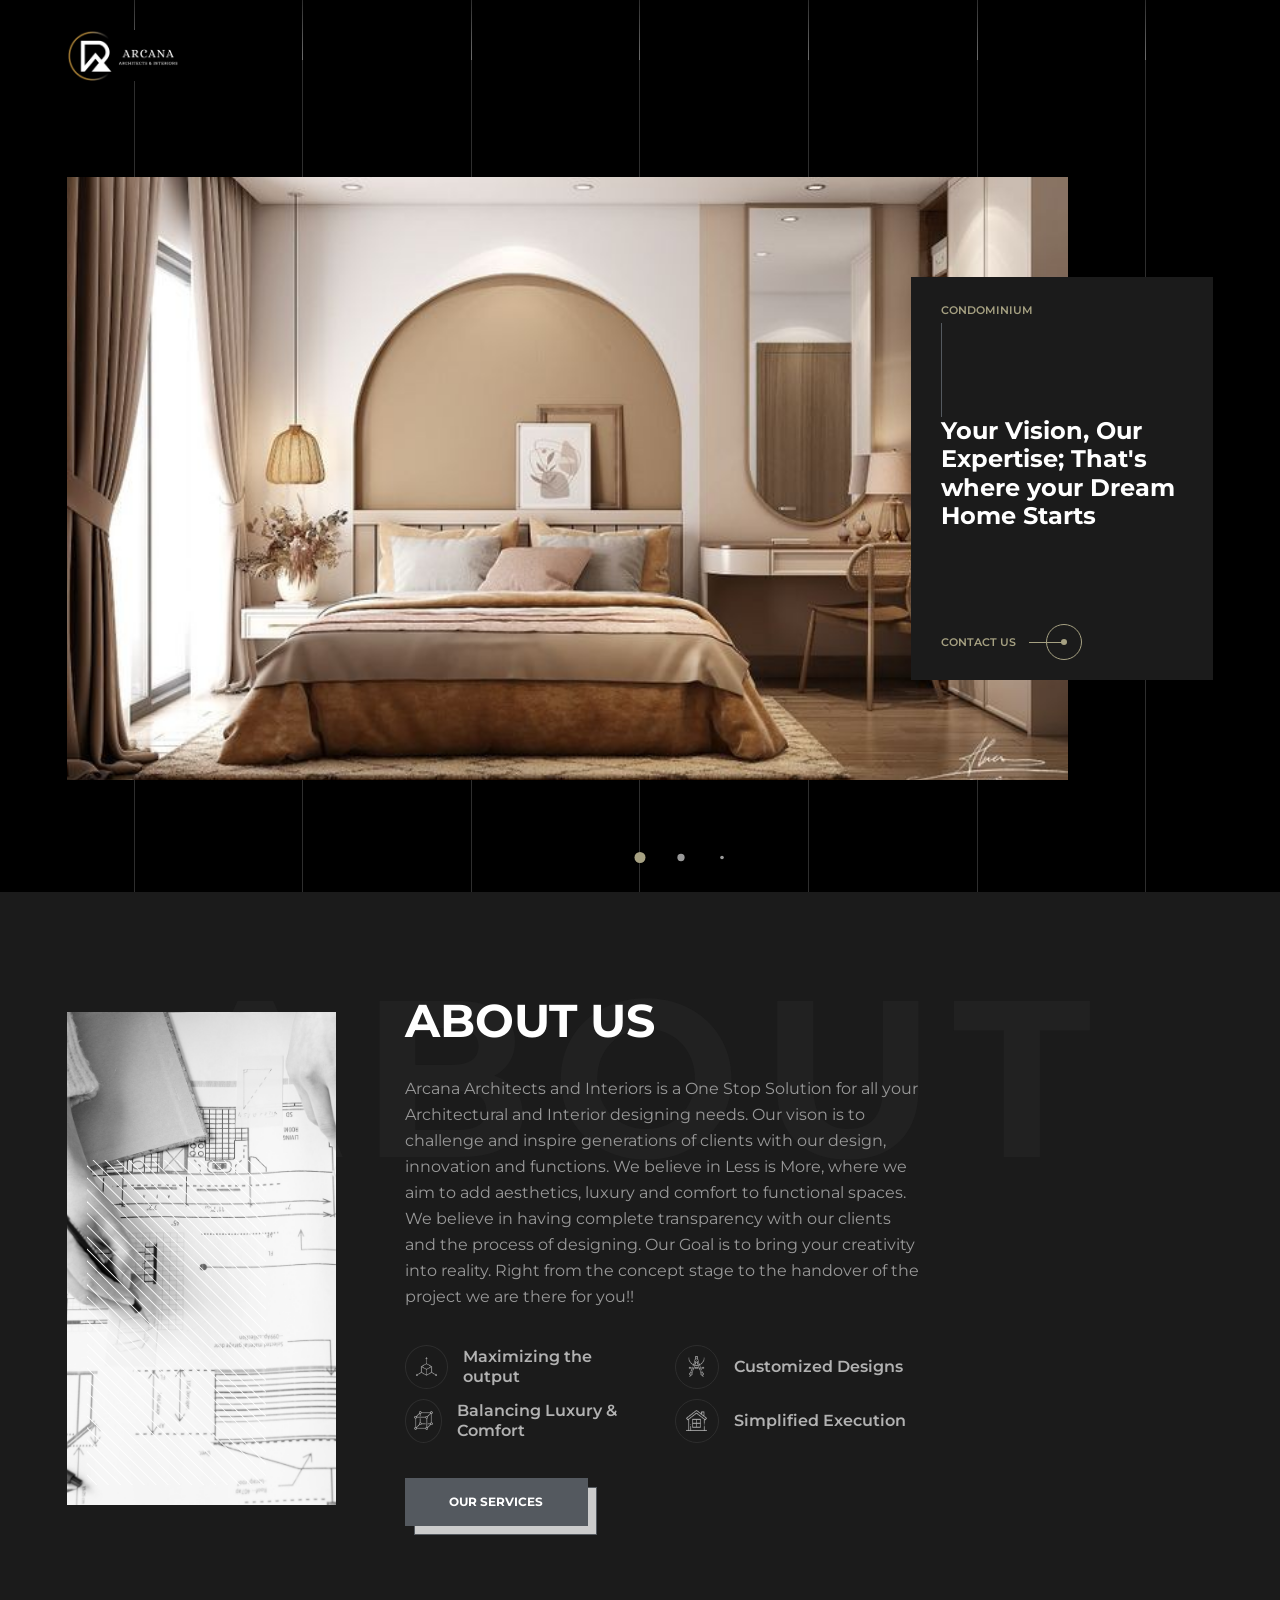
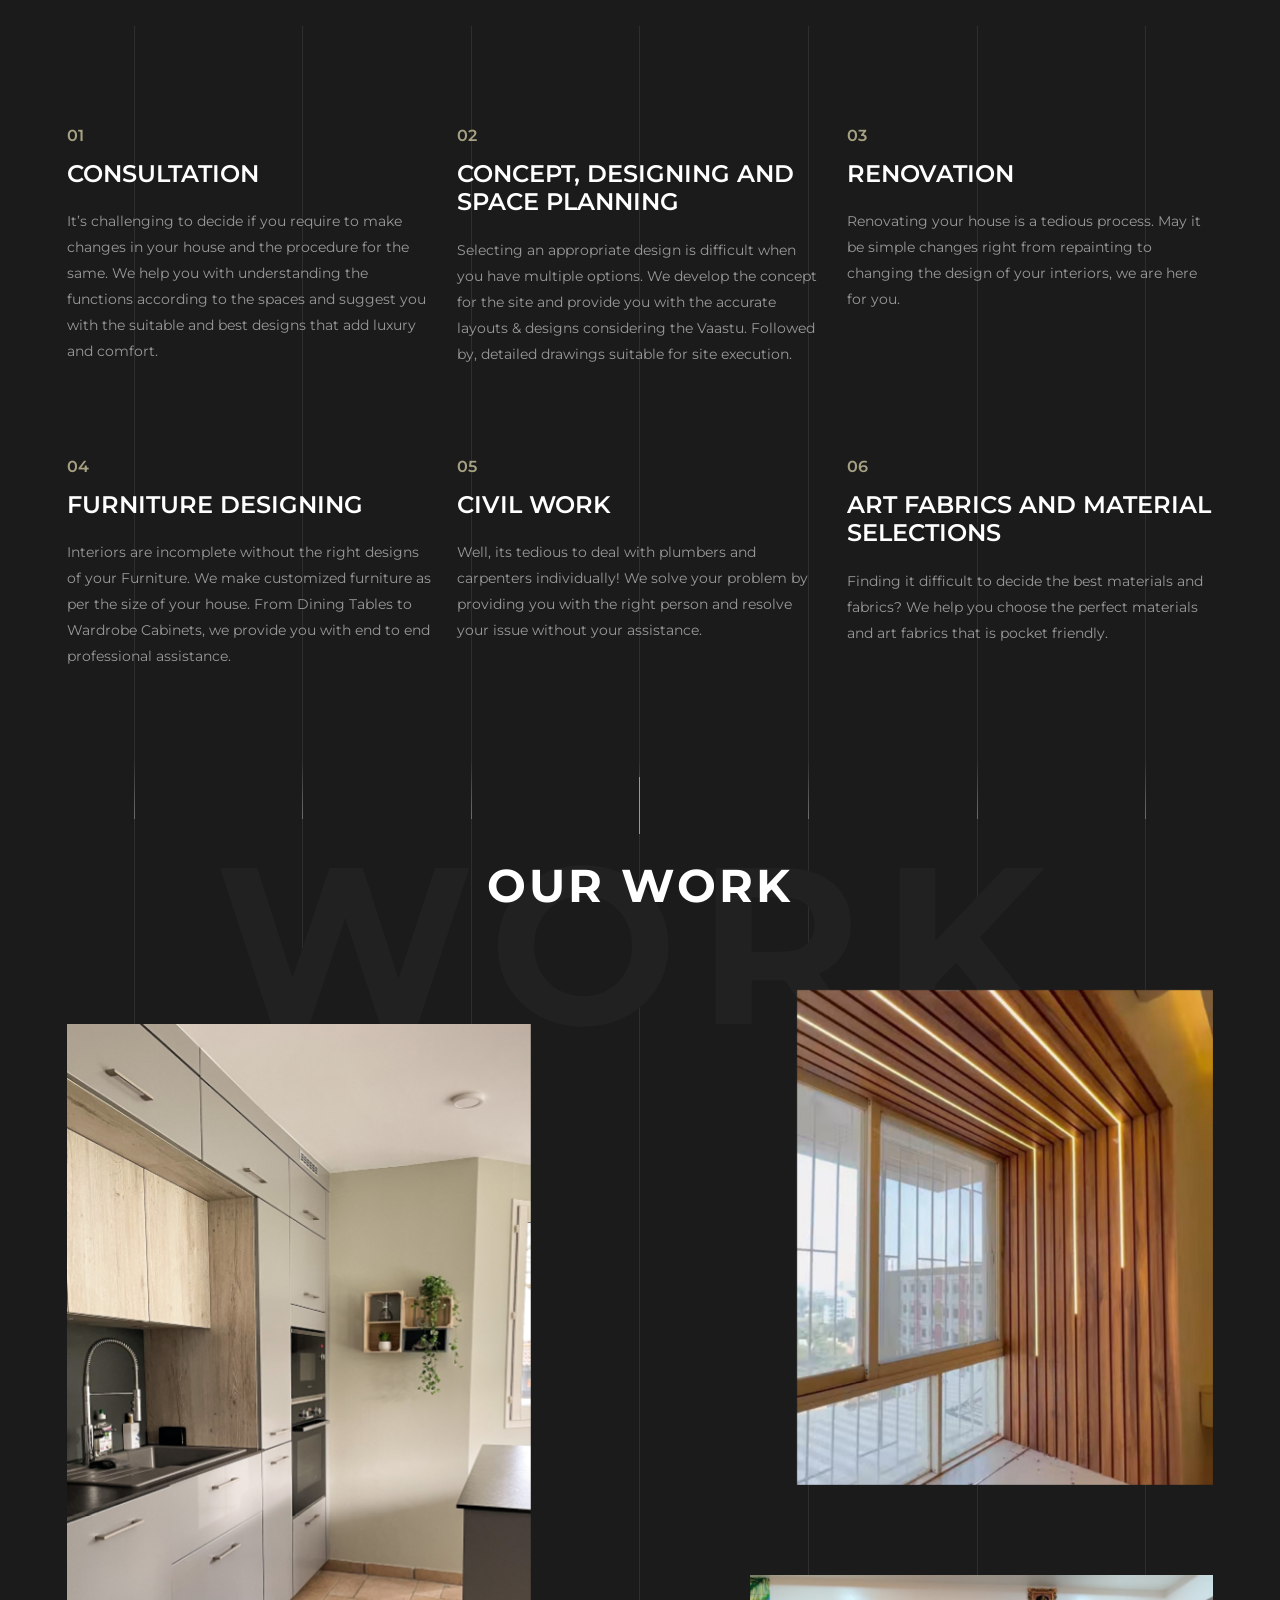
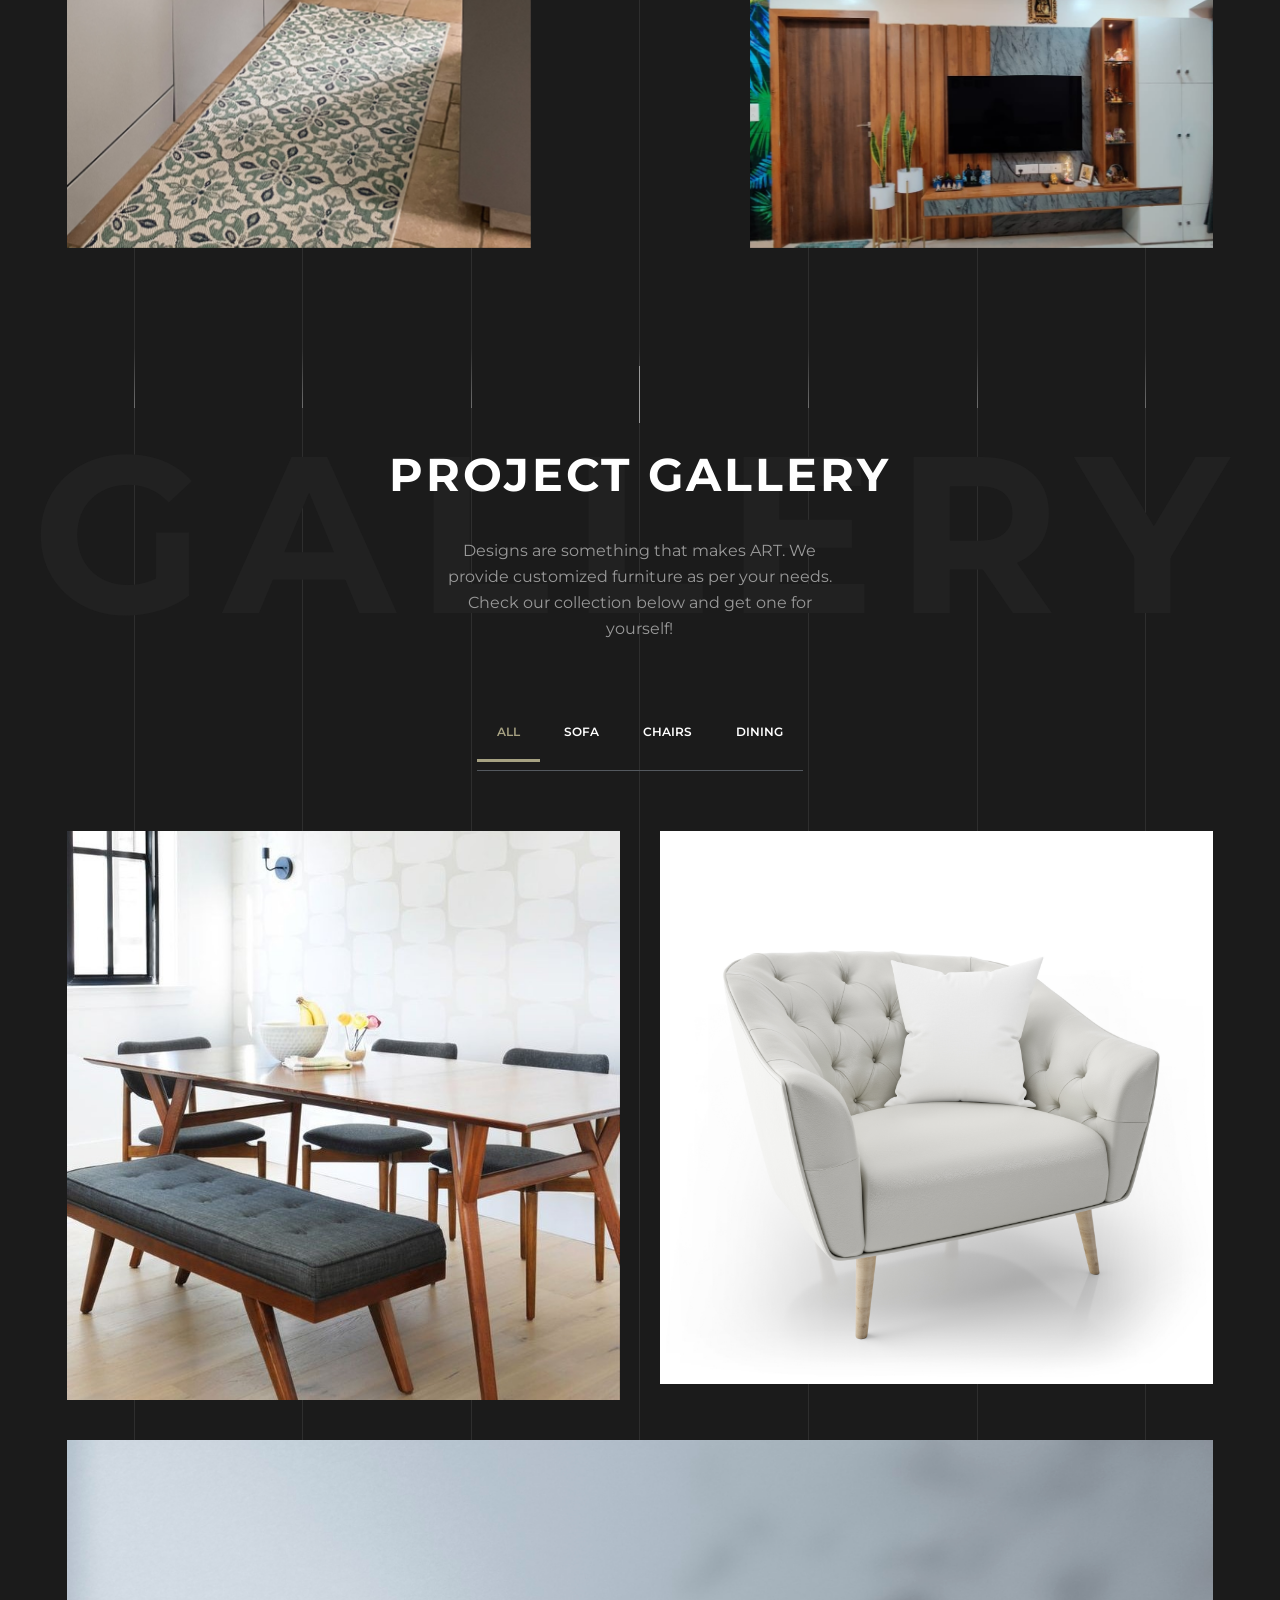
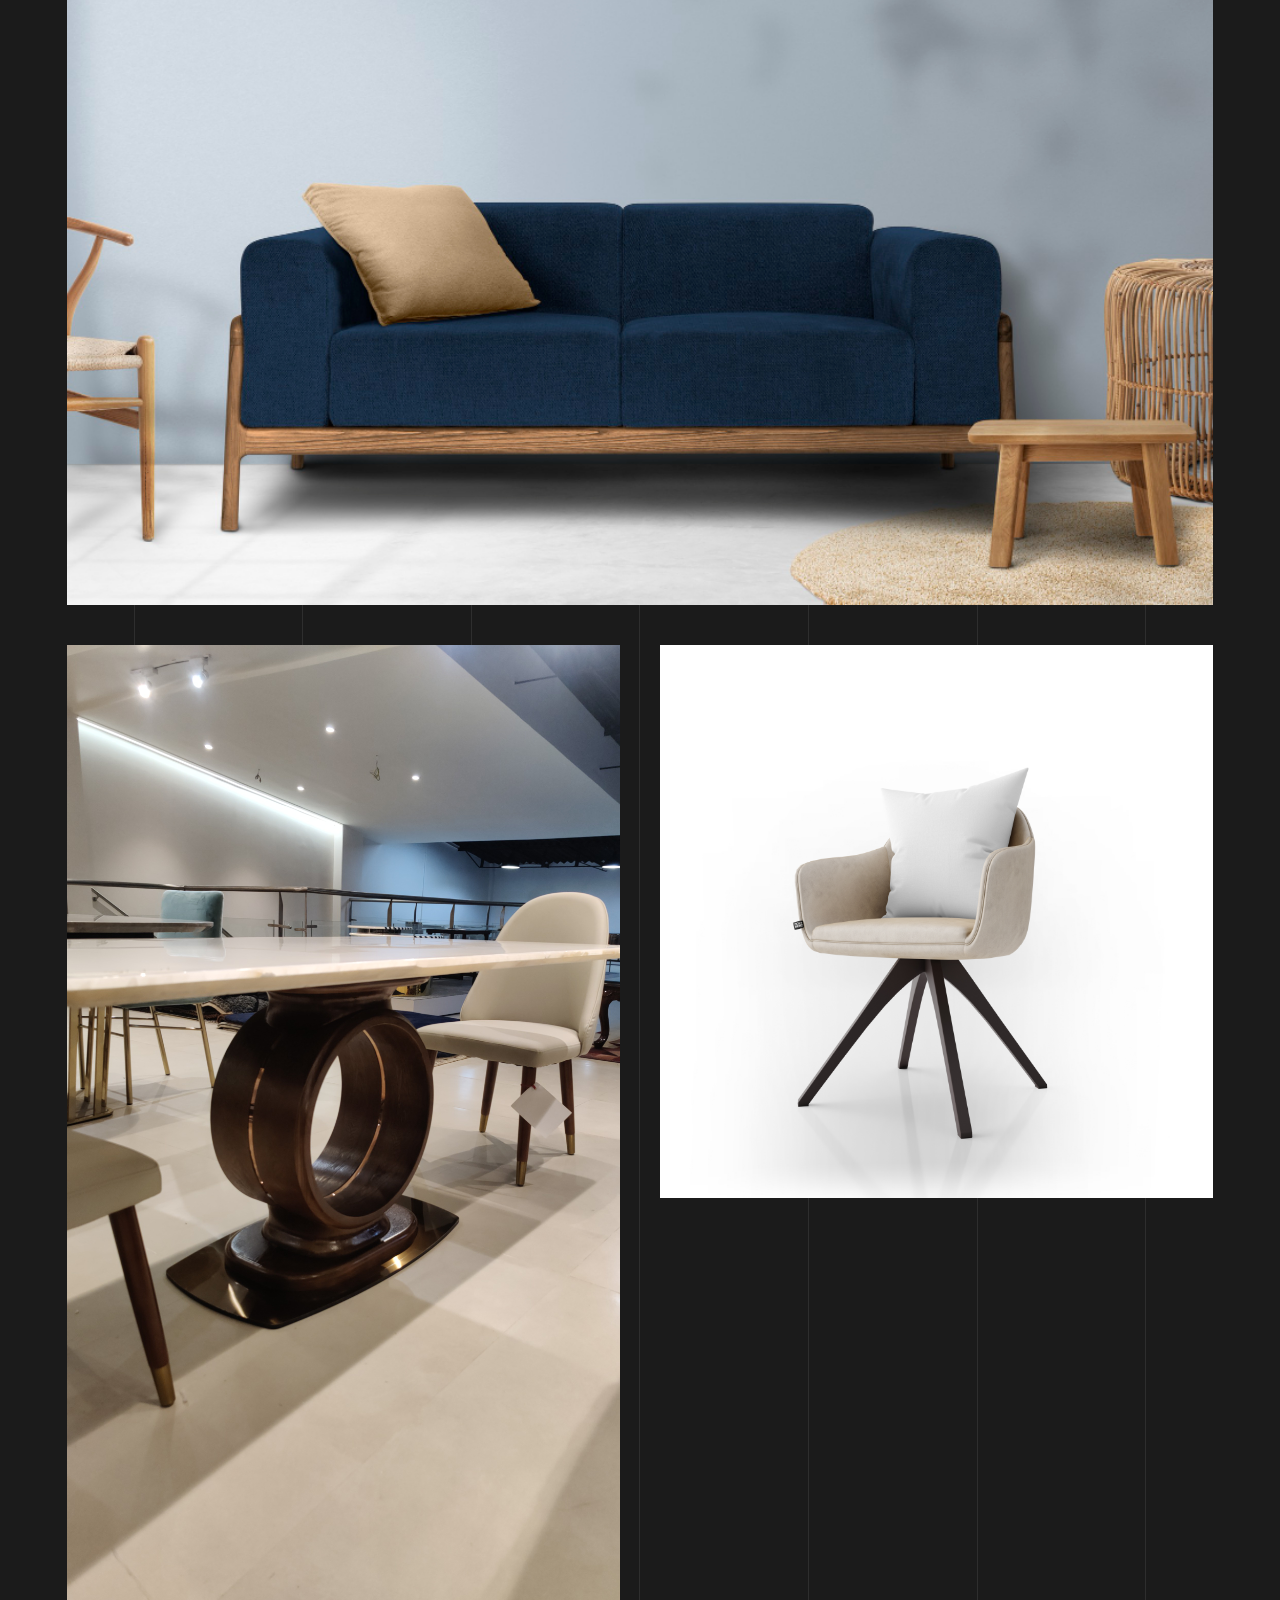
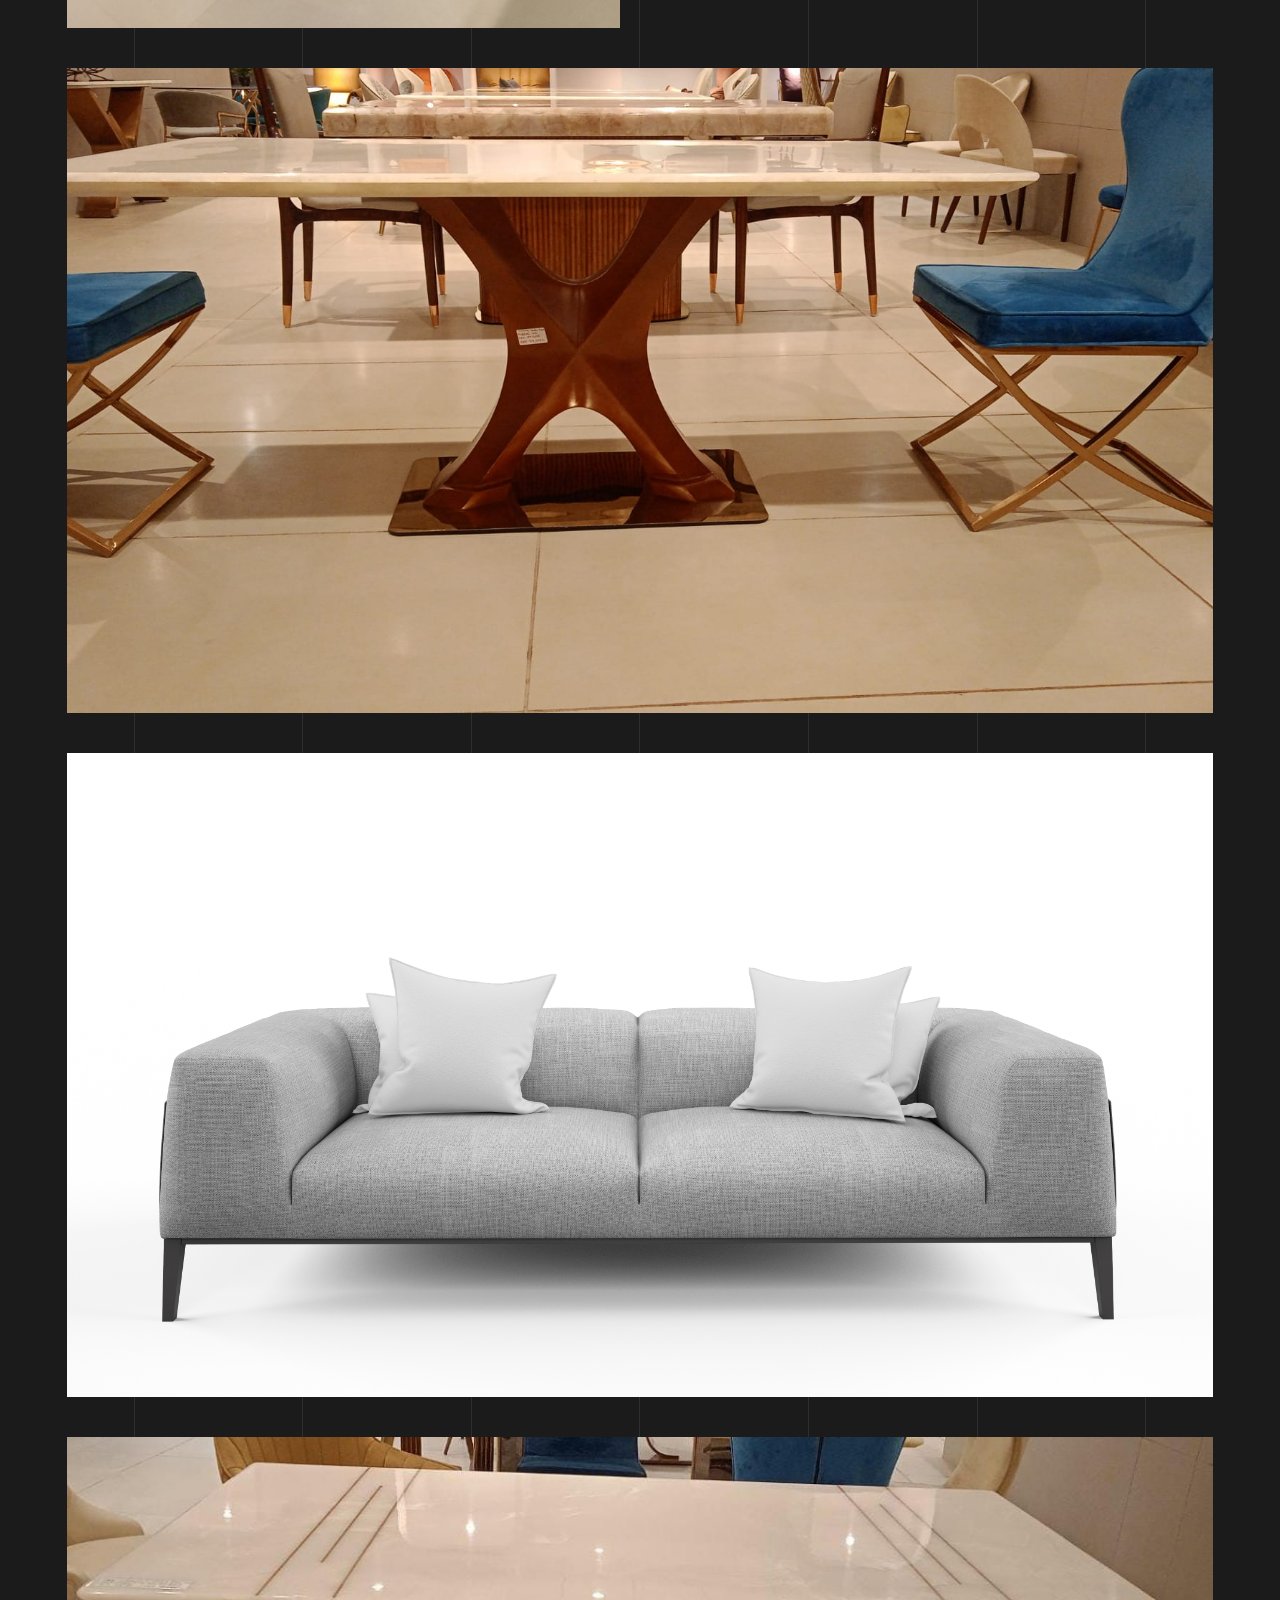
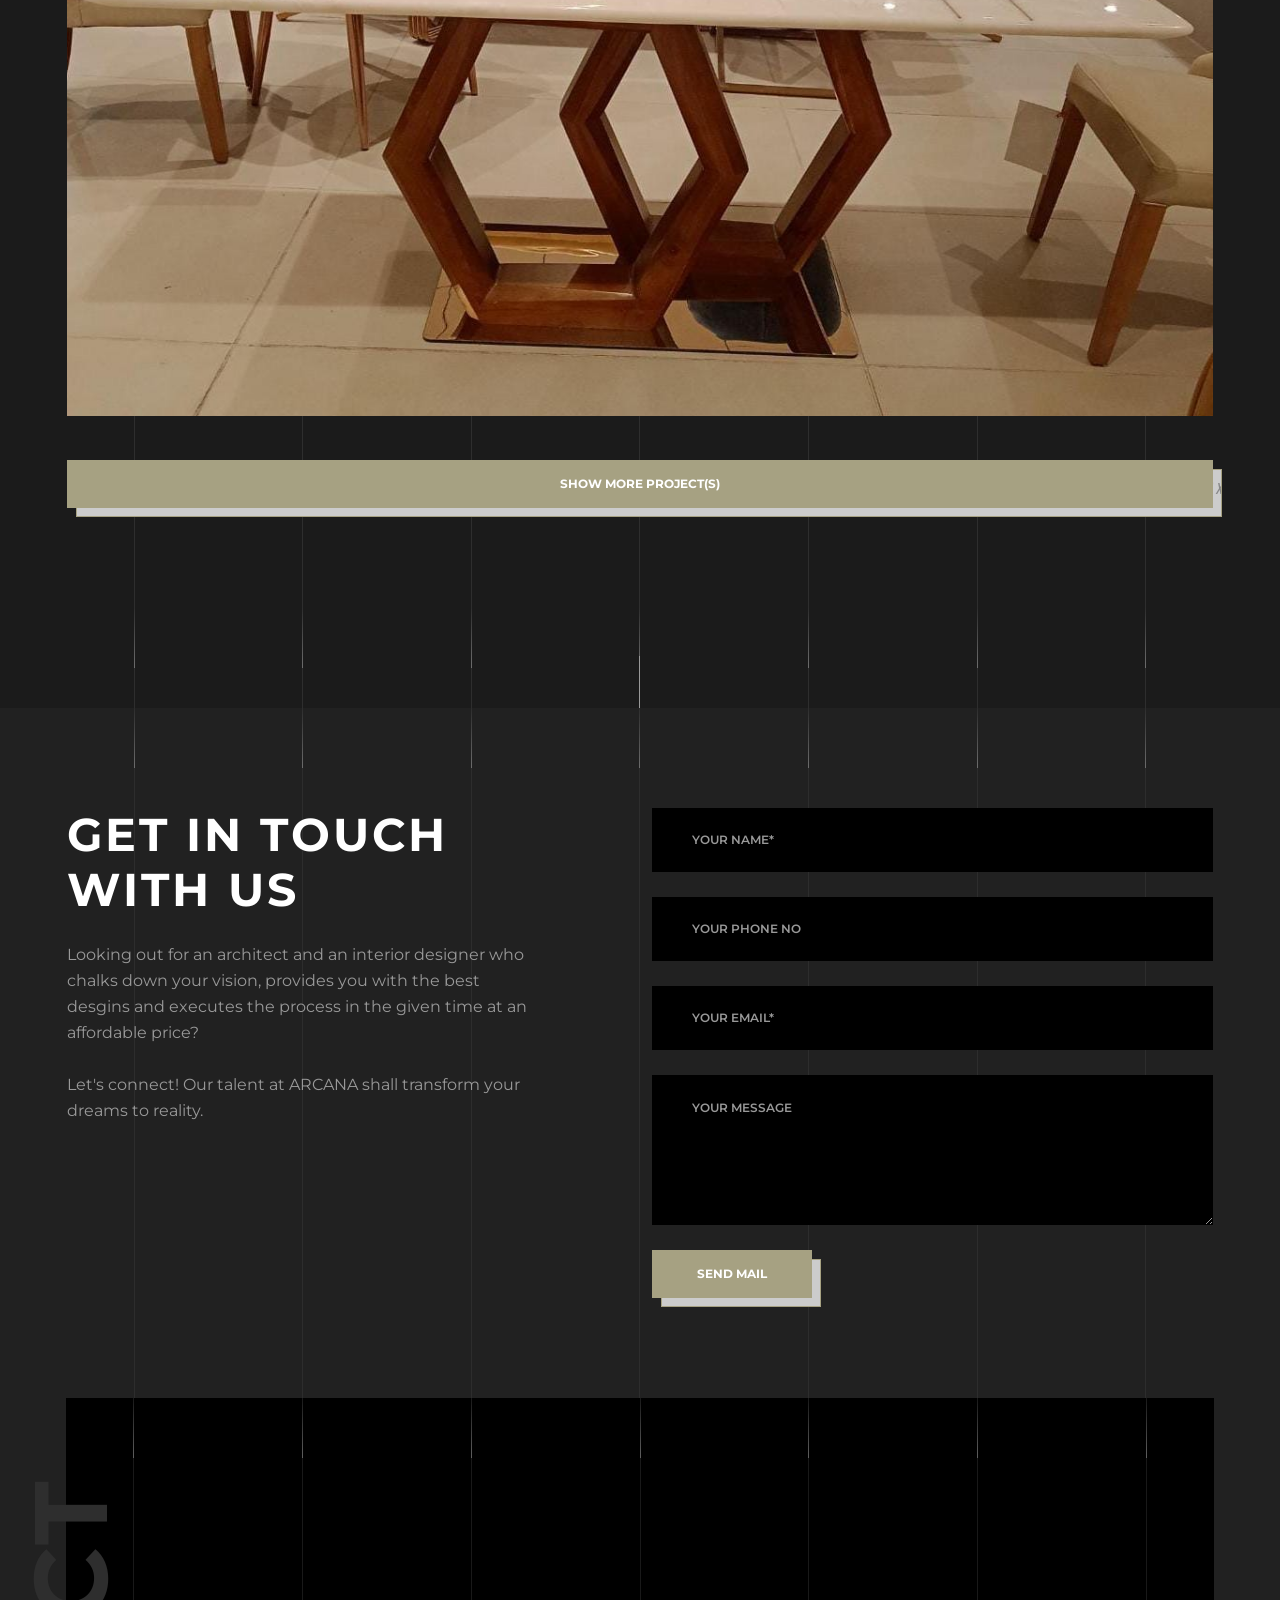
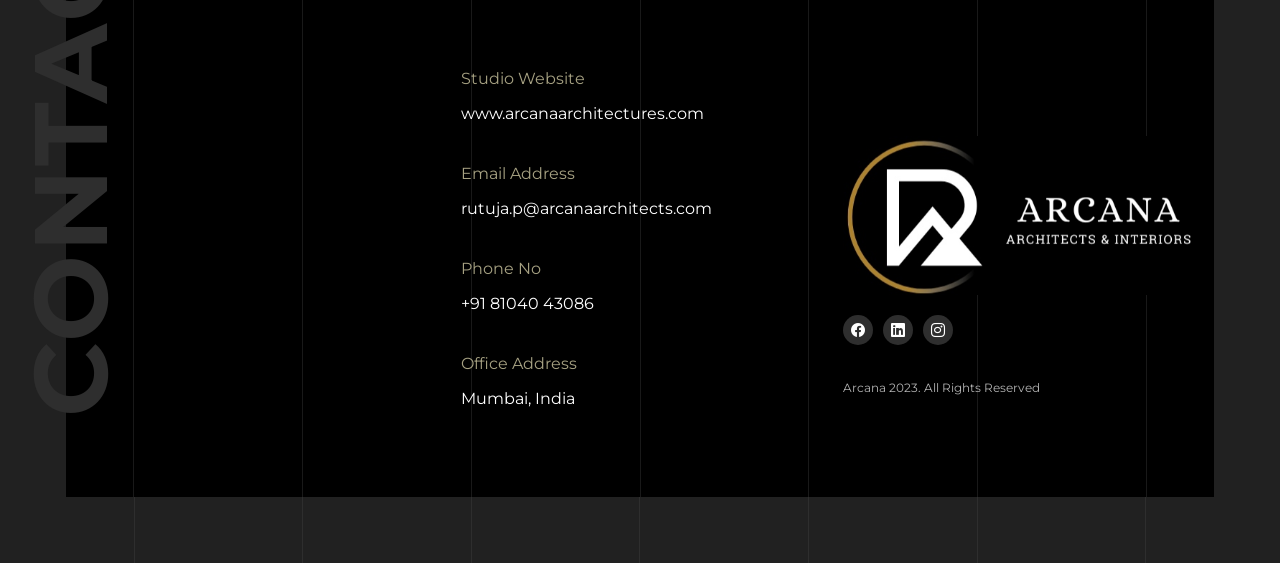
==== commit 6c216778: "social links" ====
--- a/index.html
+++ b/index.html
@@ -52,9 +52,9 @@
         
 
         <!-- Color Mode Switcher -->
-		<div id="mode_switcher">
+		<!-- <div id="mode_switcher">
 			<span><i class="bi bi-moon-fill"></i></span>	
-		</div>        
+		</div>         -->
 
         <!-- Cursor Effect -->
         <div class="pointer bnz-pointer" id="bnz-pointer"></div>
@@ -114,9 +114,10 @@
                 <div class="social_sites">
                     <ul class="d-flex align-items-center justify-content-center">
                         <li><a href="#"><i class="bi bi-facebook"></i></a></li>
-                        <li><a href="#"><i class="bi bi-twitter"></i></a></li>
-                        <li><a href="#"><i class="bi bi-instagram"></i></a></li>
-                        <li><a href="#"><i class="bi bi-youtube"></i></a></li>
+                        <li><a href="https://www.linkedin.com/in/rutuja-pokle-a07a26197"><i class="bi bi-linkedin"></i></a></li>
+                        <!-- <li><a href="#"><i class="bi bi-twitter"></i></a></li> -->
+                        <li><a href="https://instagram.com/arcanaarchitects_?igshid=YmMyMTA2M2Y="><i class="bi bi-instagram"></i></a></li>
+                        <!-- <li><a href="#"><i class="bi bi-youtube"></i></a></li> -->
                     </ul>
                 </div>
 			</div>
@@ -938,9 +939,9 @@
                                     <div class="footer_social">
                                         <ul class="social_list">
                                             <li class="facebook"><a href="#"><i class="bi bi-facebook"></i></a></li>
-                                            <li class="twitter"><a href="#"><i class="bi bi-twitter"></i></a></li>
-                                            <li class="instagram"><a href="#"><i class="bi bi-instagram"></i></a></li>
-                                            <li class="youbetube"><a href="#"><i class="bi bi-youtube"></i></a></li>
+                                            <li class="twitter"><a href="https://www.linkedin.com/in/rutuja-pokle-a07a26197"><i class="bi bi-linkedin"></i></a></li>
+                                            <li class="instagram"><a href="https://instagram.com/arcanaarchitects_?igshid=YmMyMTA2M2Y="><i class="bi bi-instagram"></i></a></li>
+                                            <!-- <li class="youbetube"><a href="#"><i class="bi bi-youtube"></i></a></li> -->
                                         </ul>
                                     </div>
                                     <!-- <div class="terms_condition">
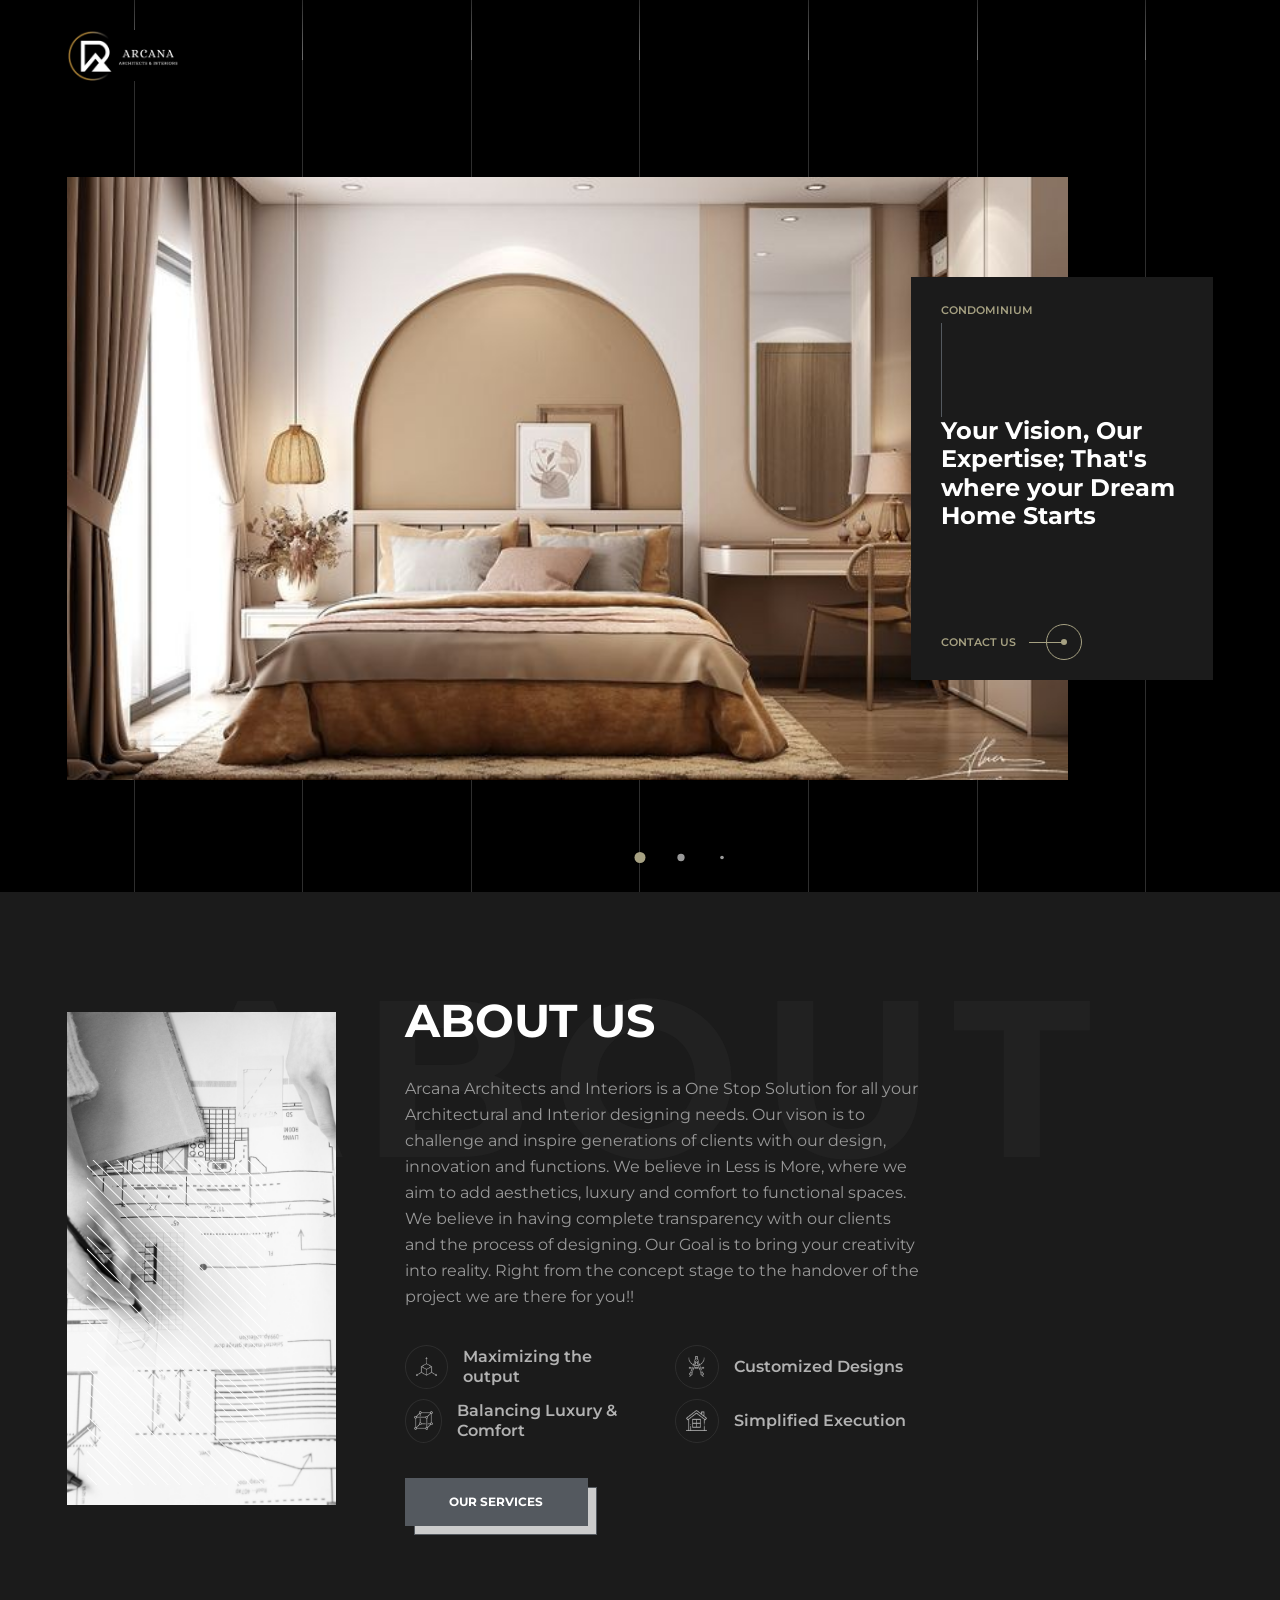
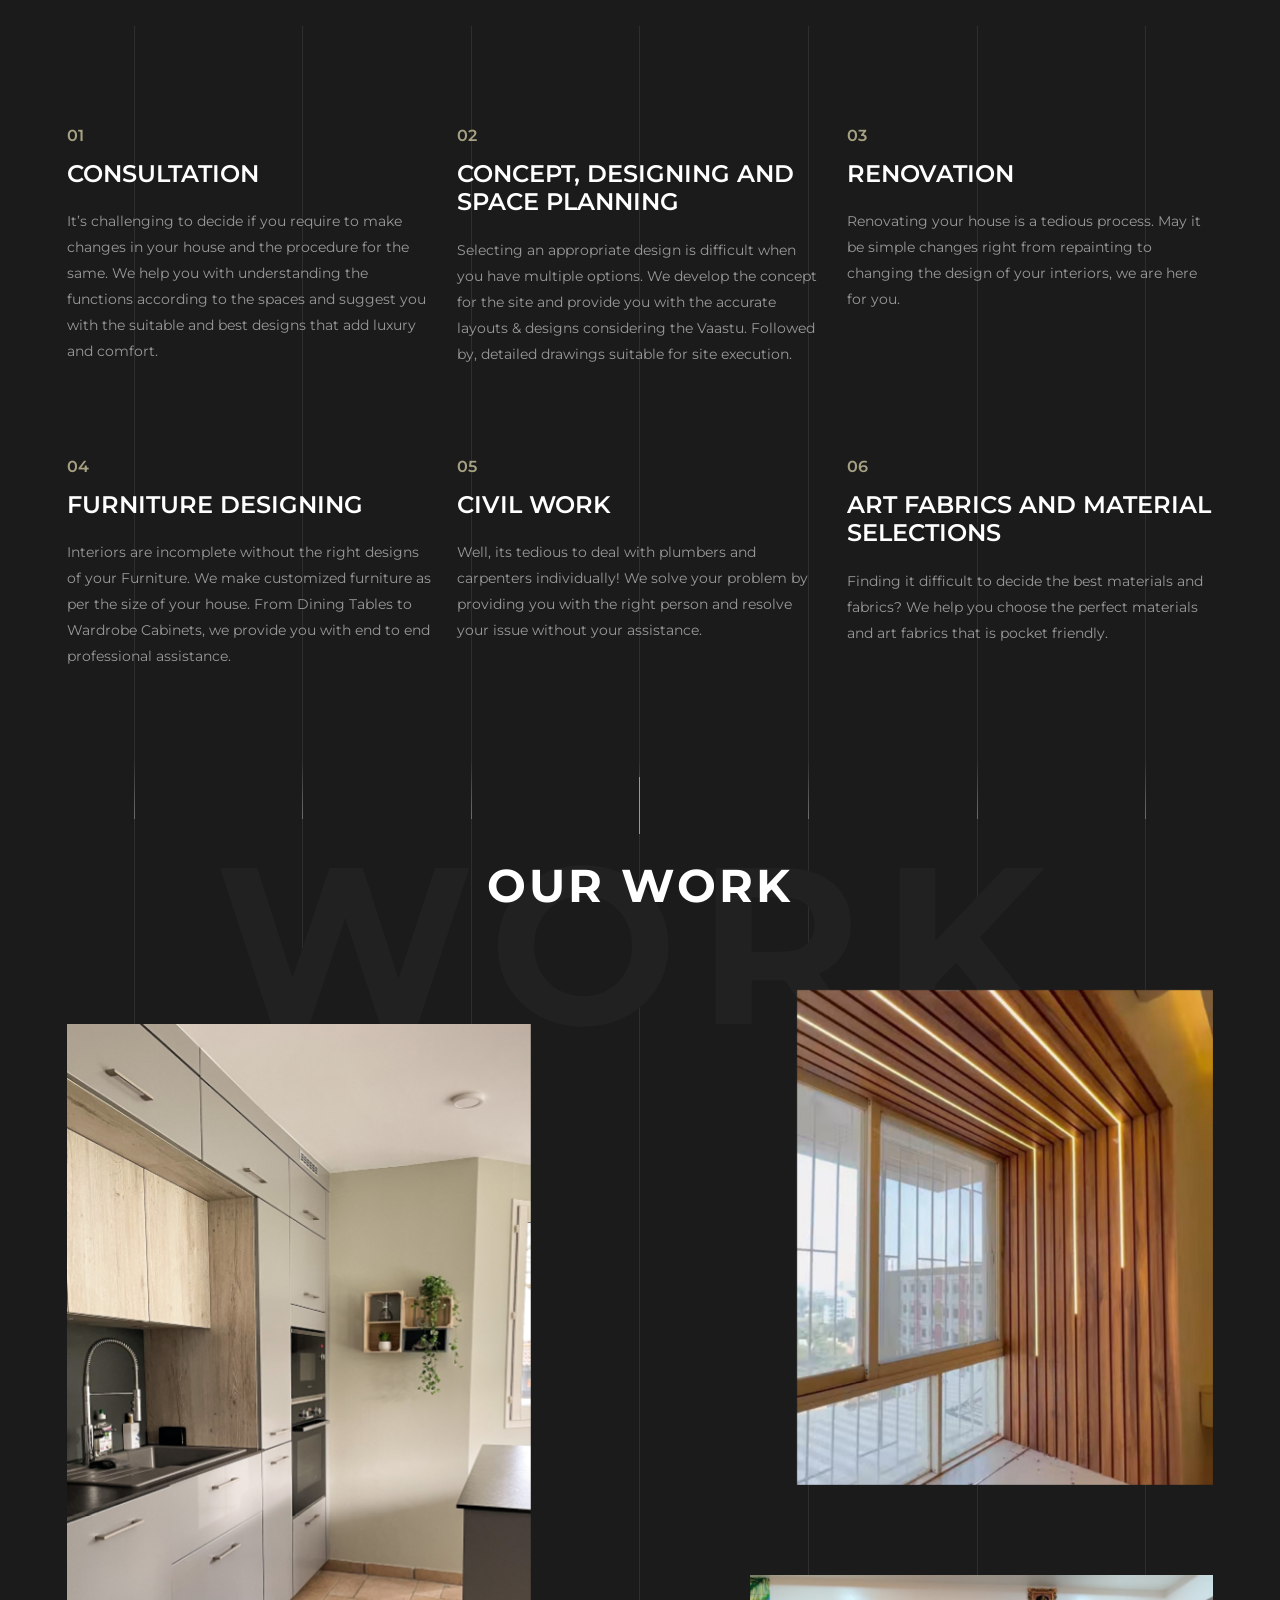
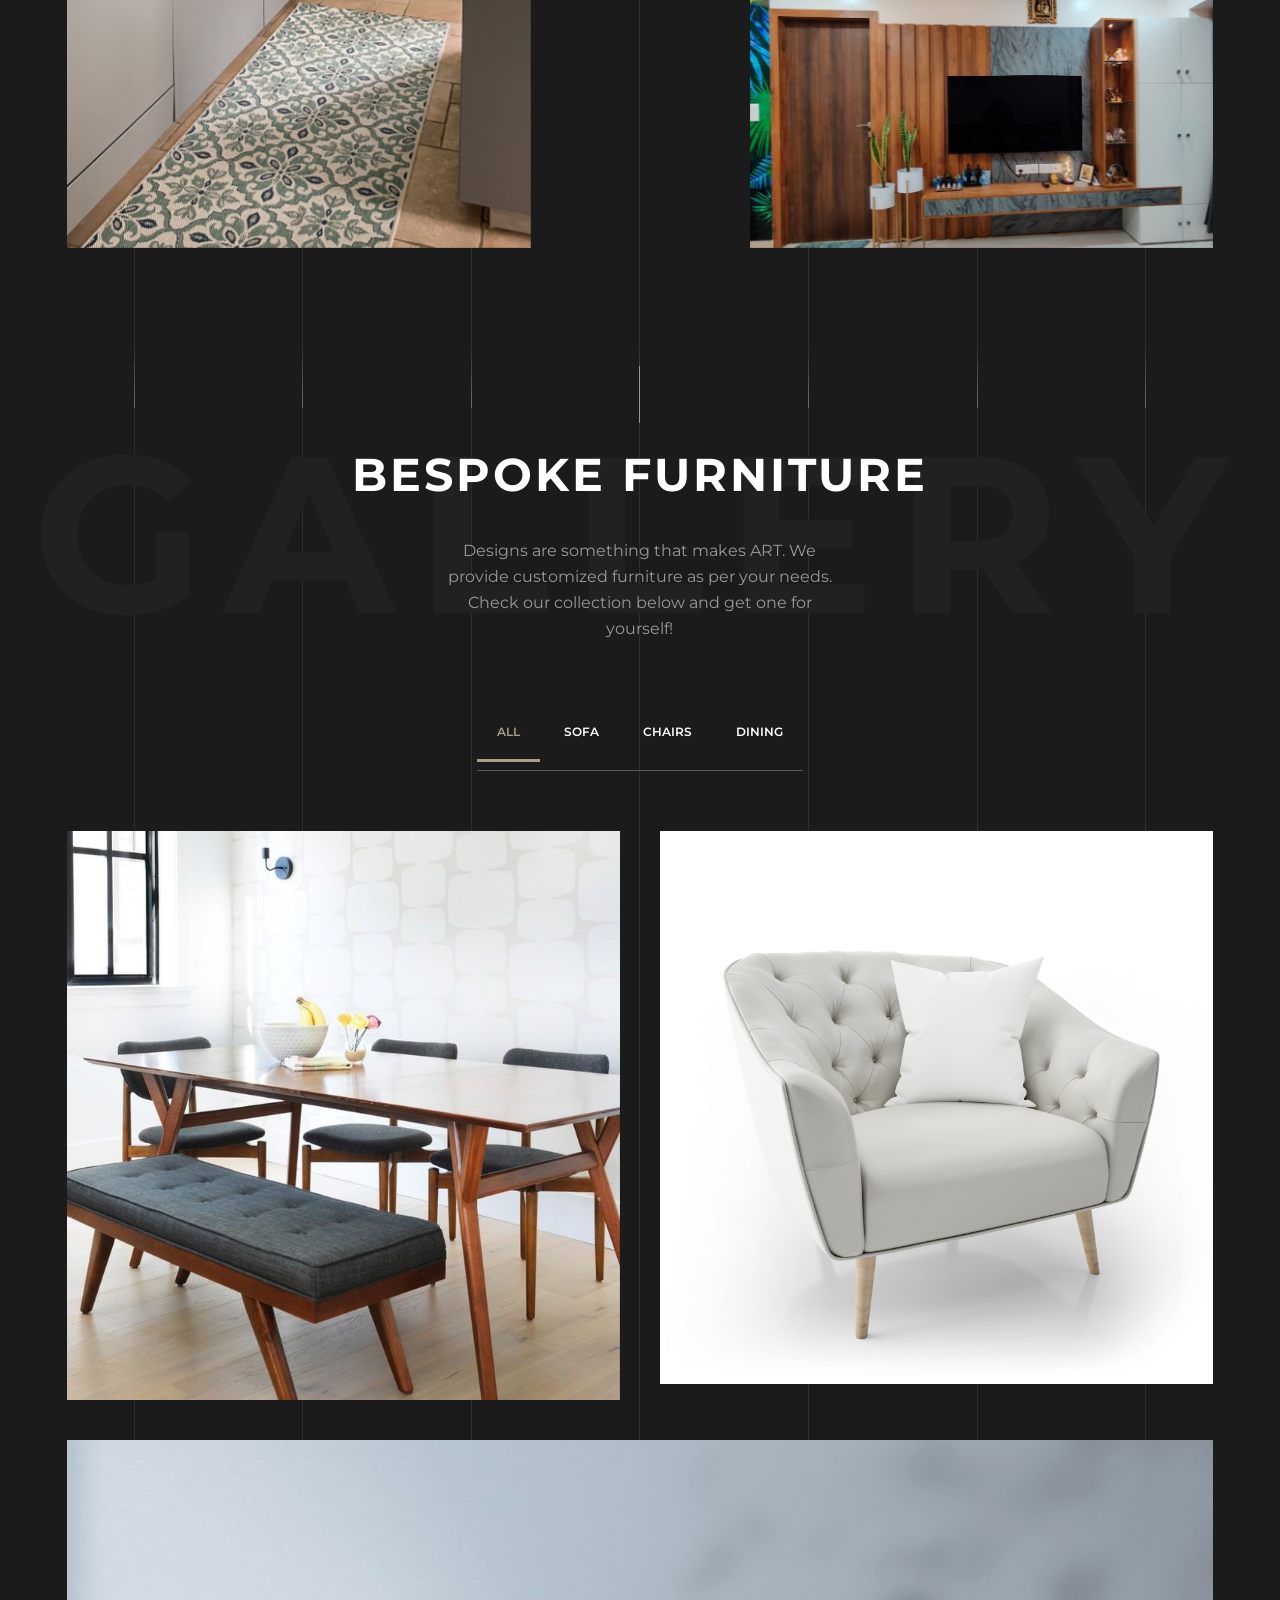
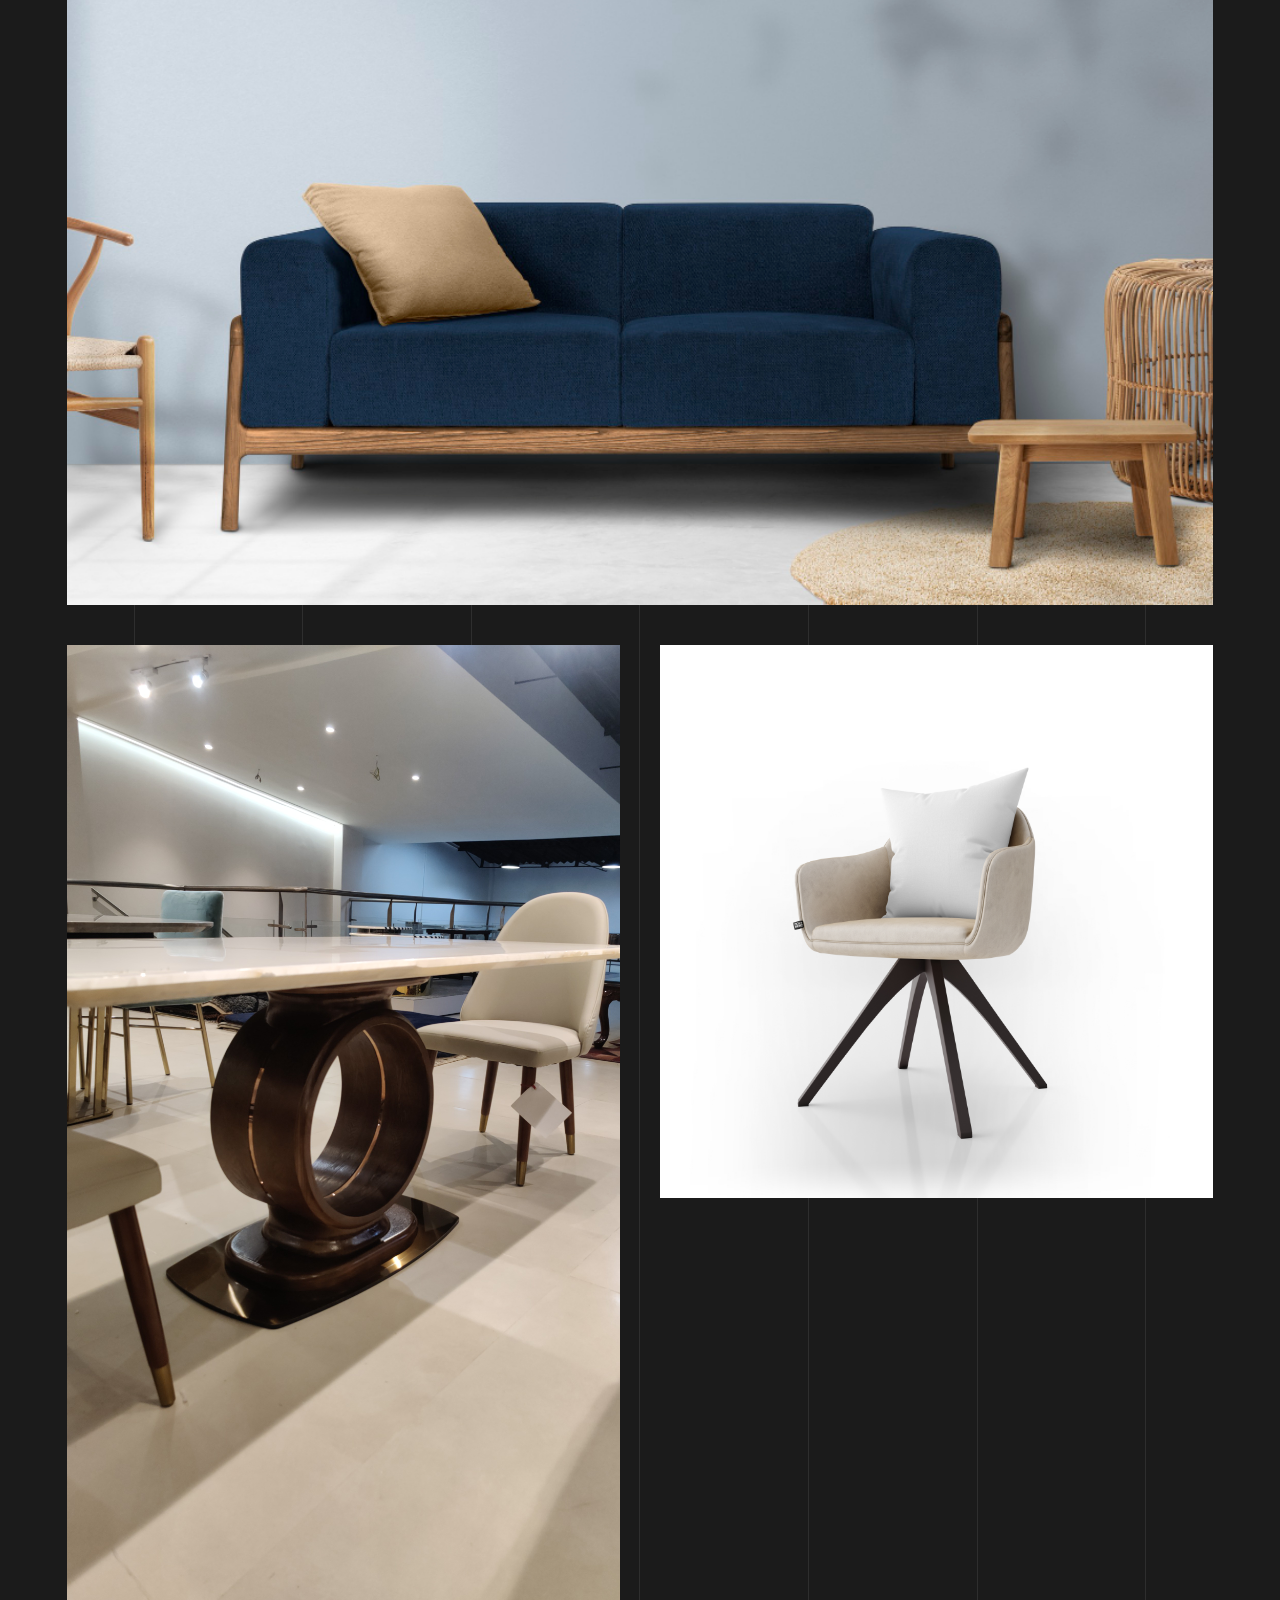
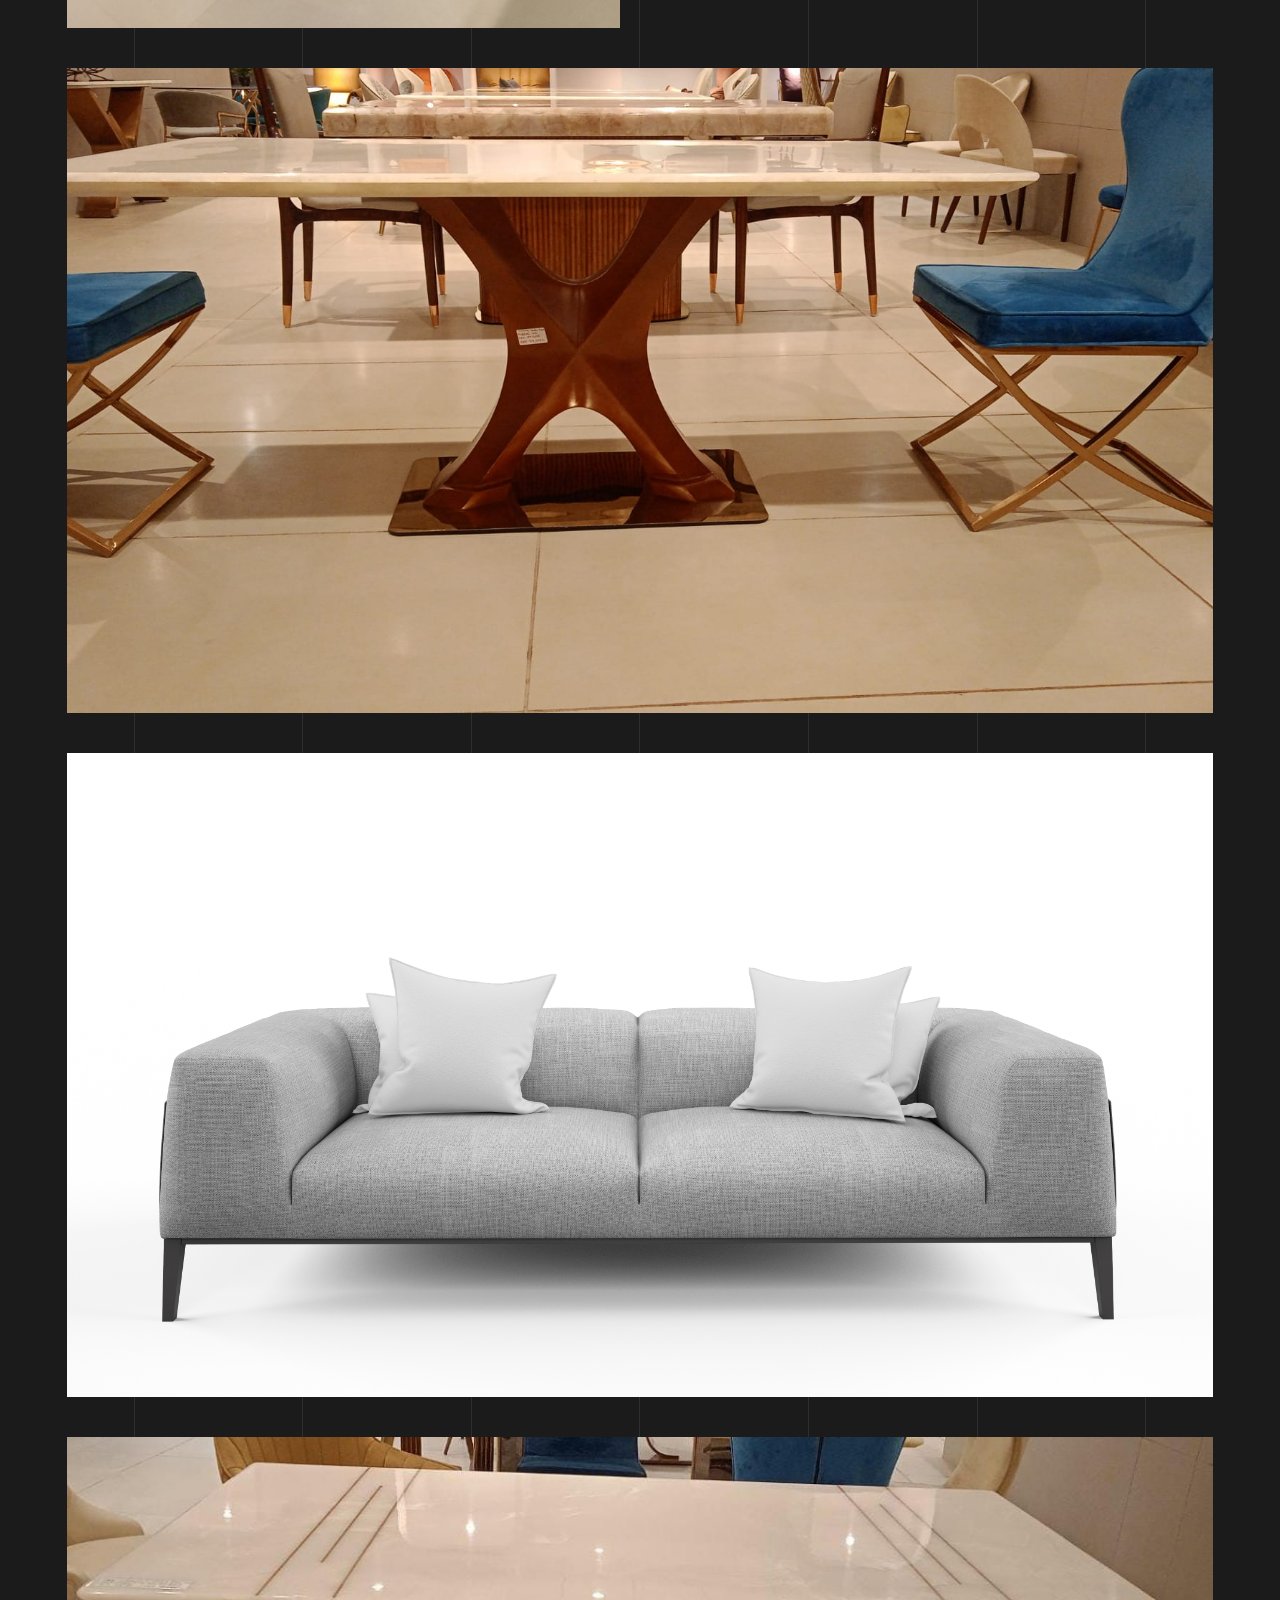
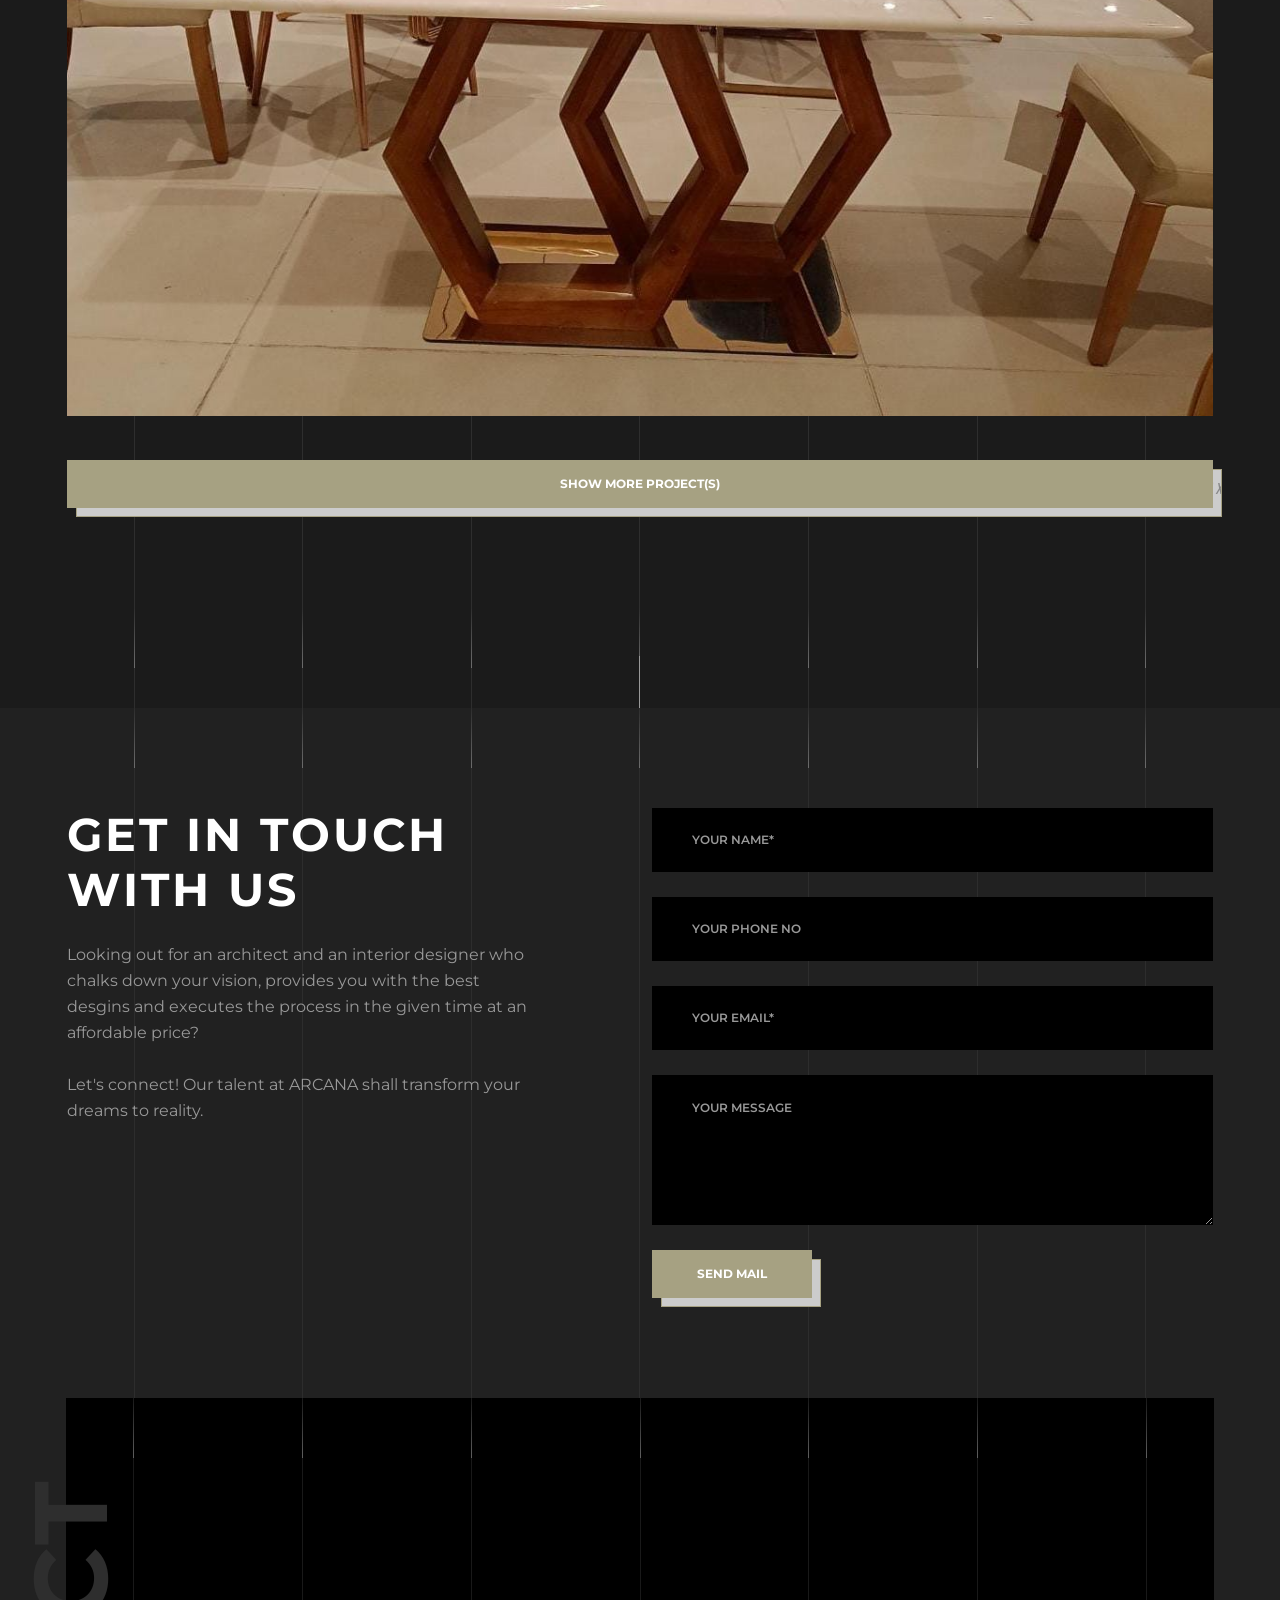
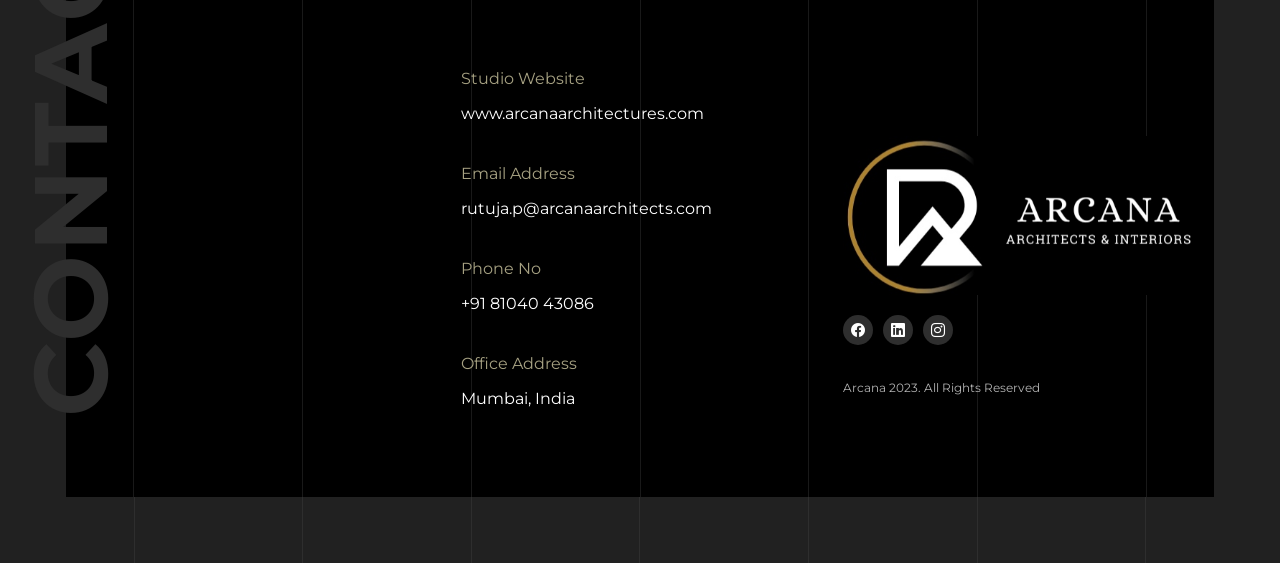
==== commit e494bdcd: "titles" ====
--- a/index.html
+++ b/index.html
@@ -534,7 +534,7 @@
                 </div>
                 <div class="container">
                     <div class="section-header text-center has_line">
-                        <h2 class="text-white">Project Gallery</h2>
+                        <h2 class="text-white">Bespoke Furniture</h2>
                         <div class="section-desc row align-items-center justify-content-center">
                             <div class="col-lg-6 ">
                                 <p>Designs are something that makes ART. We provide customized furniture as per your needs. Check our collection below and get one for yourself!</p>
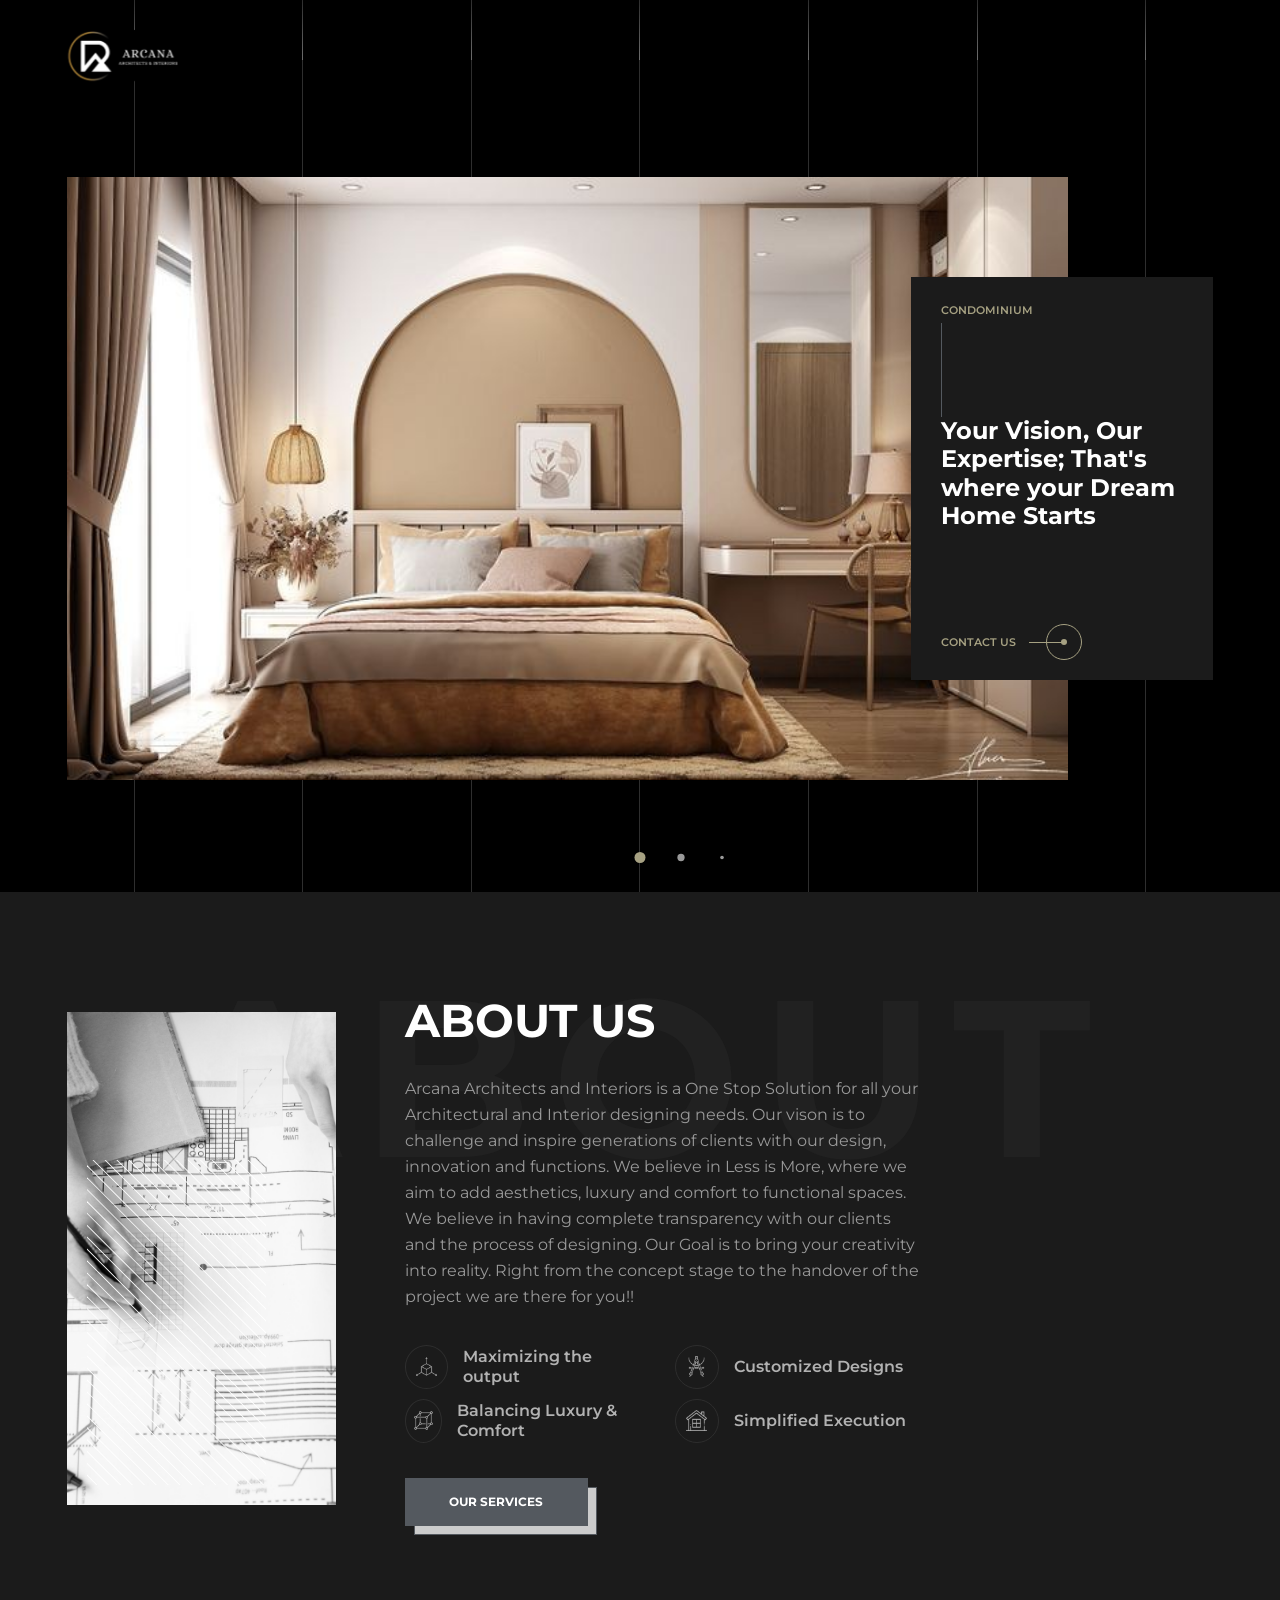
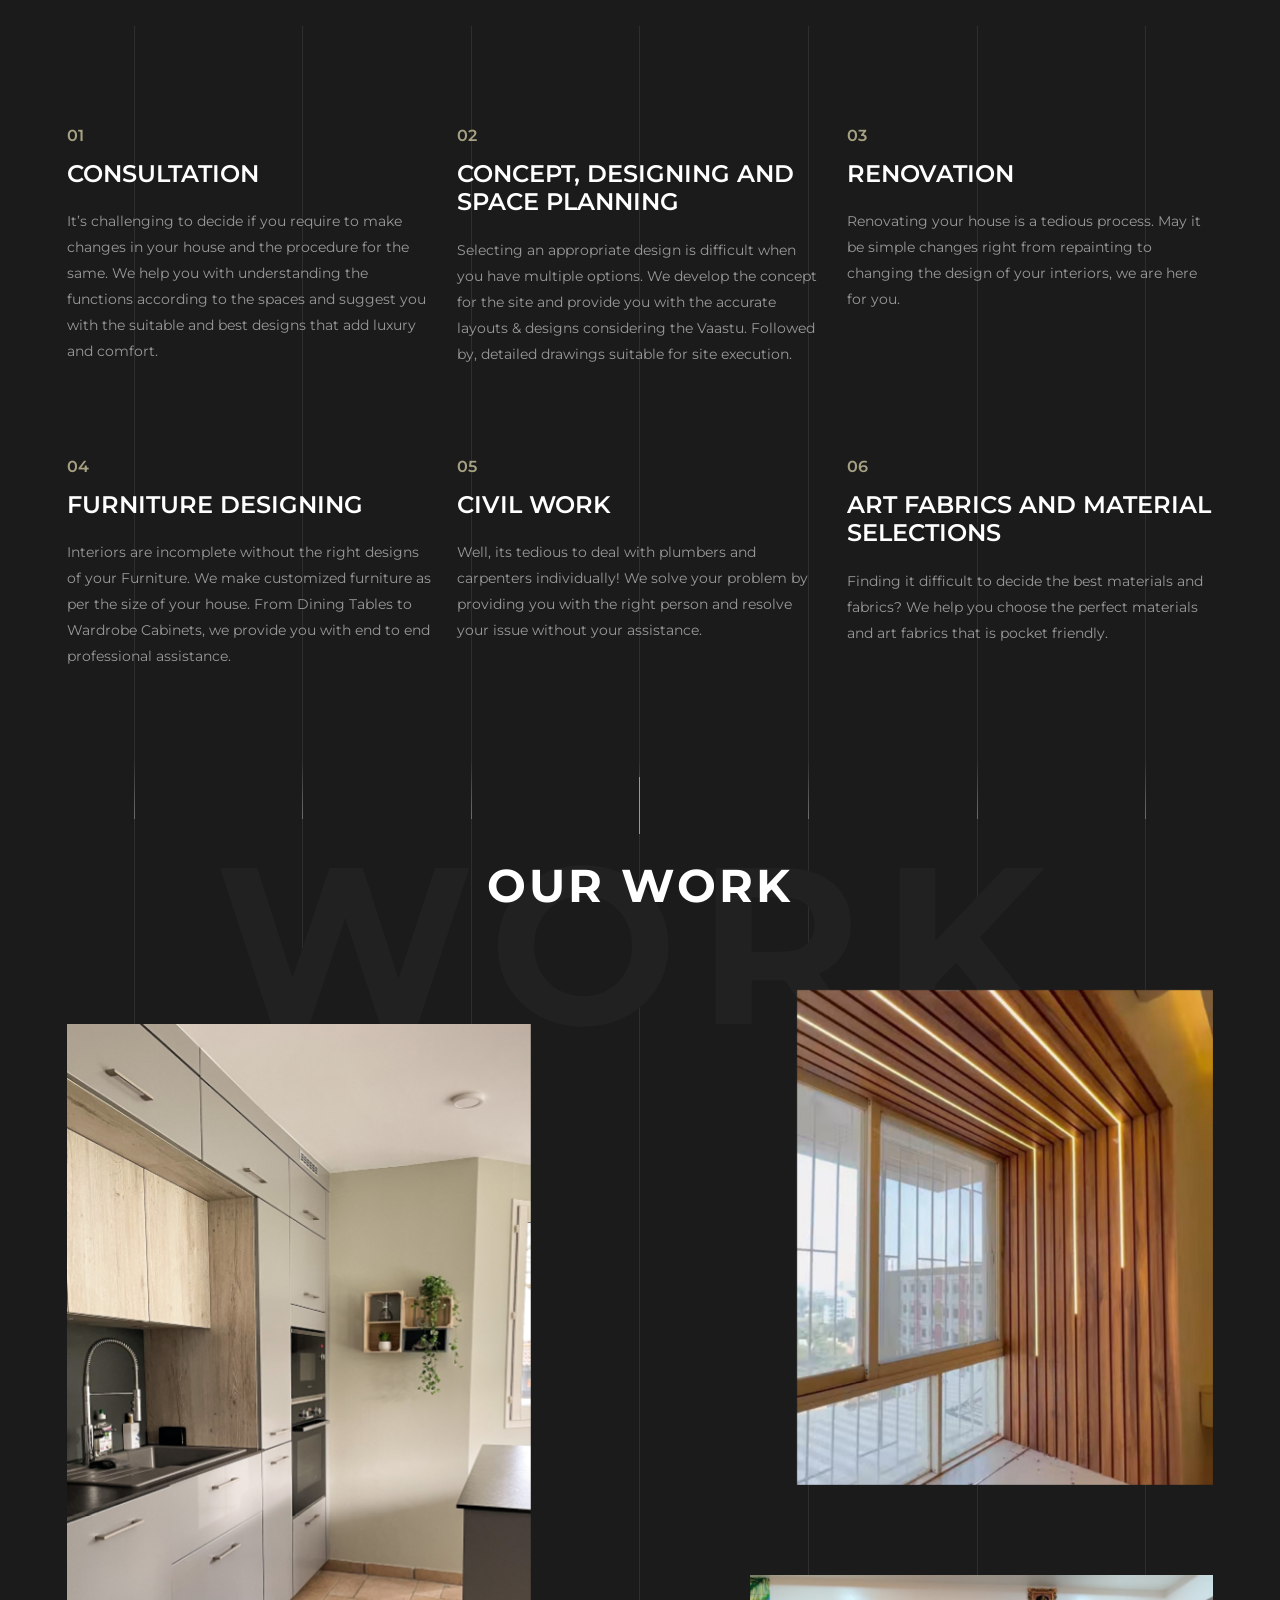
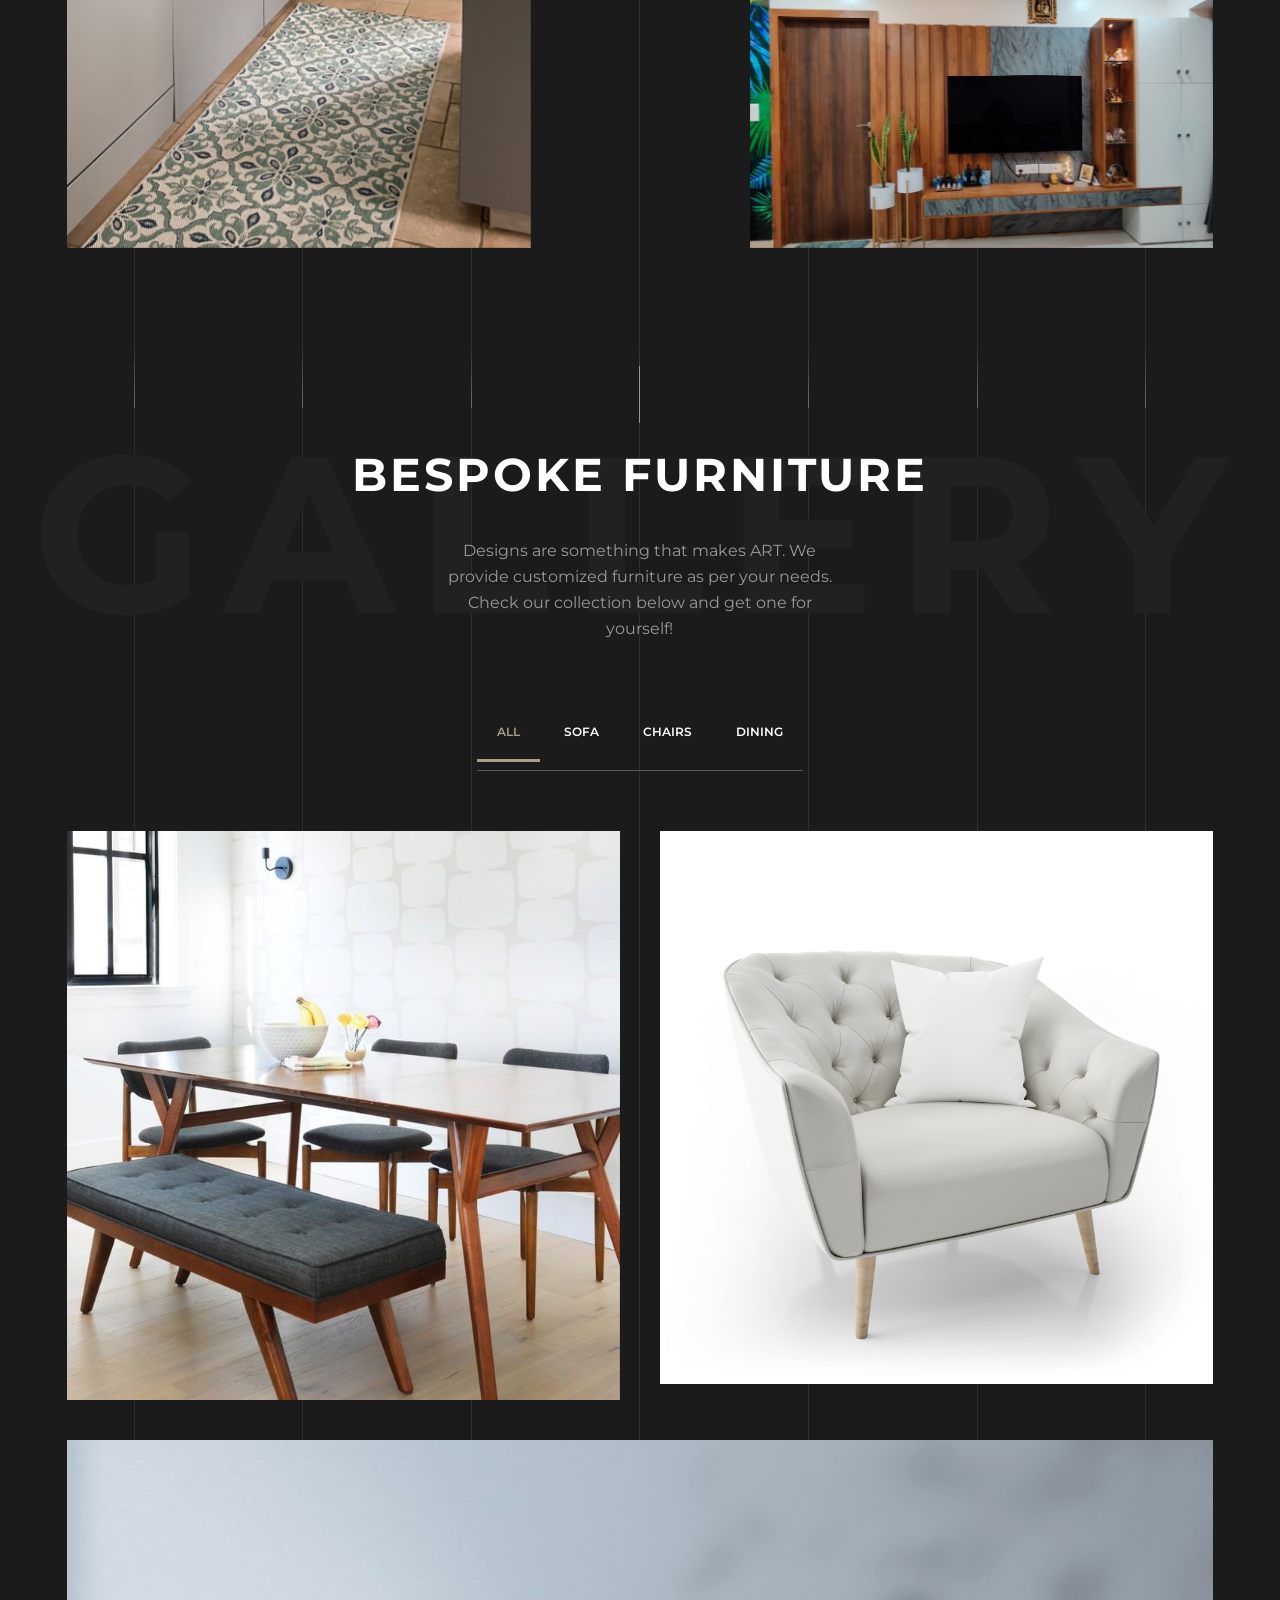
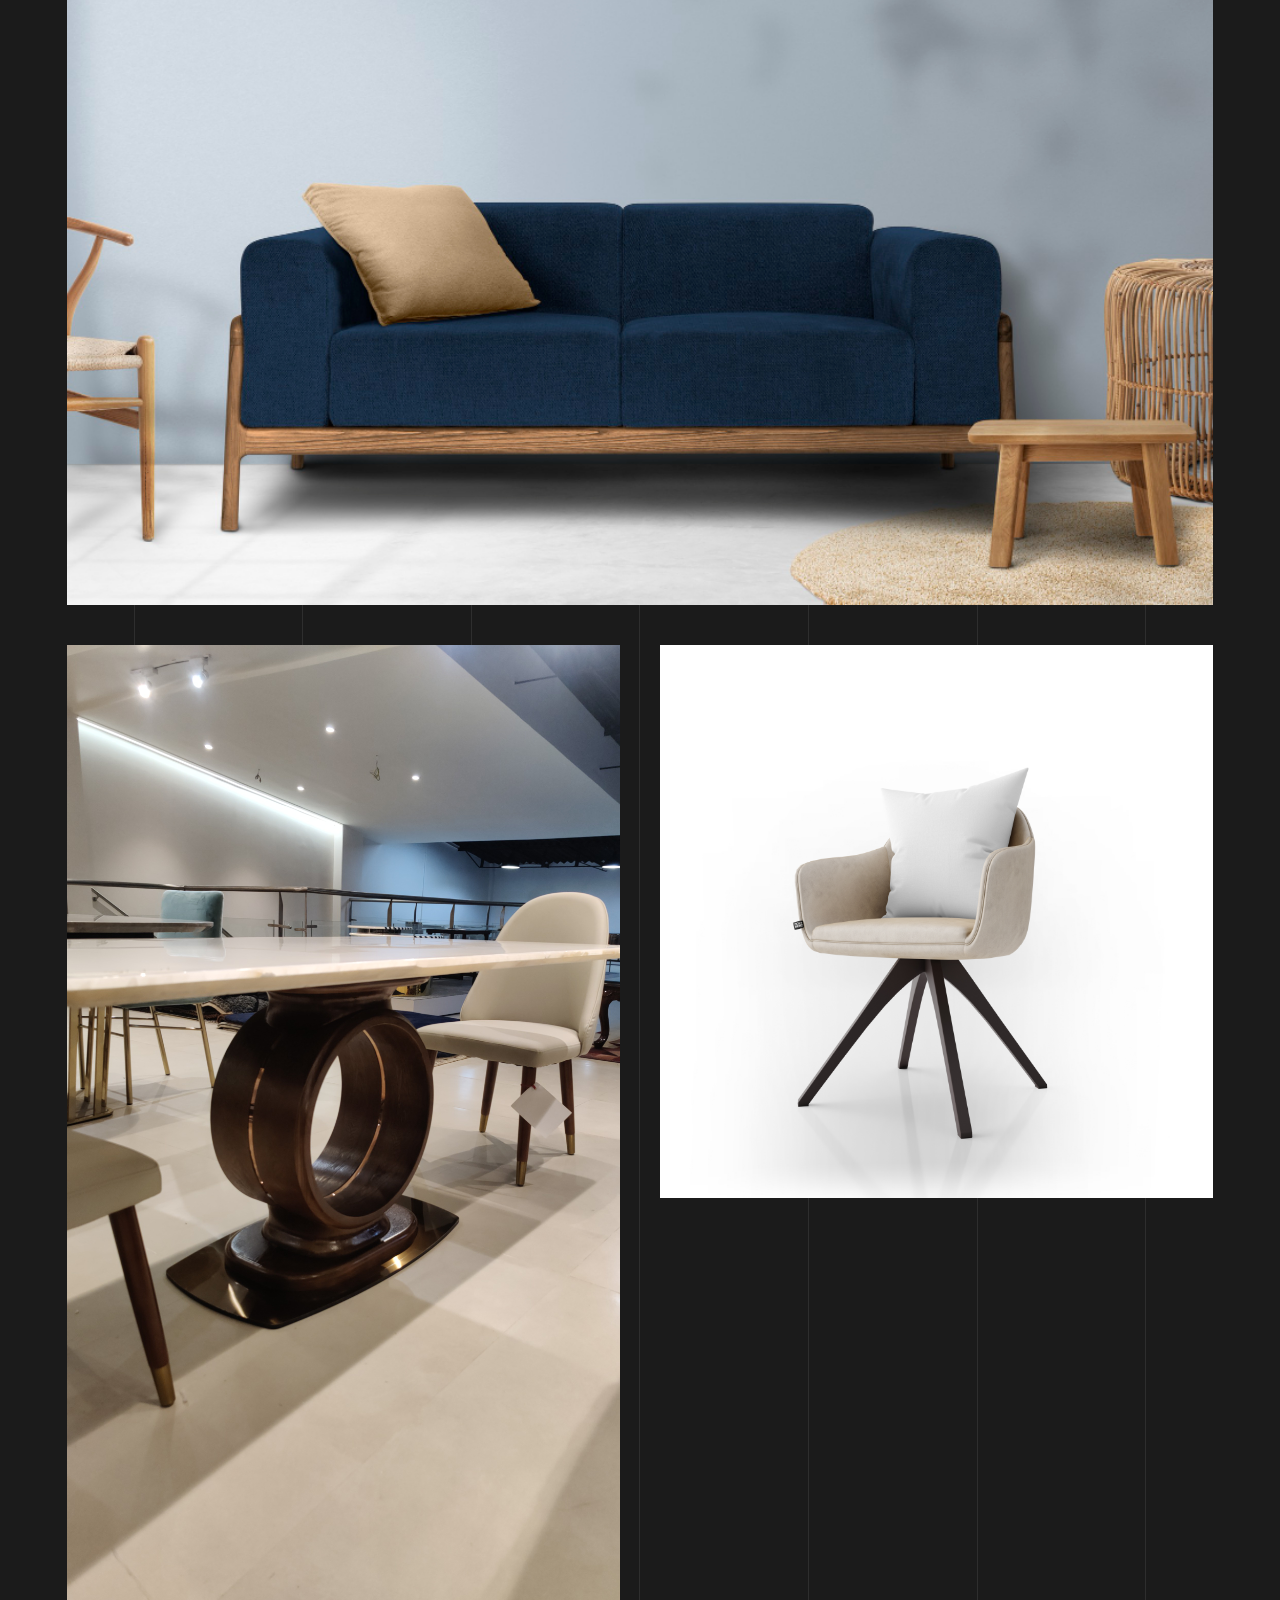
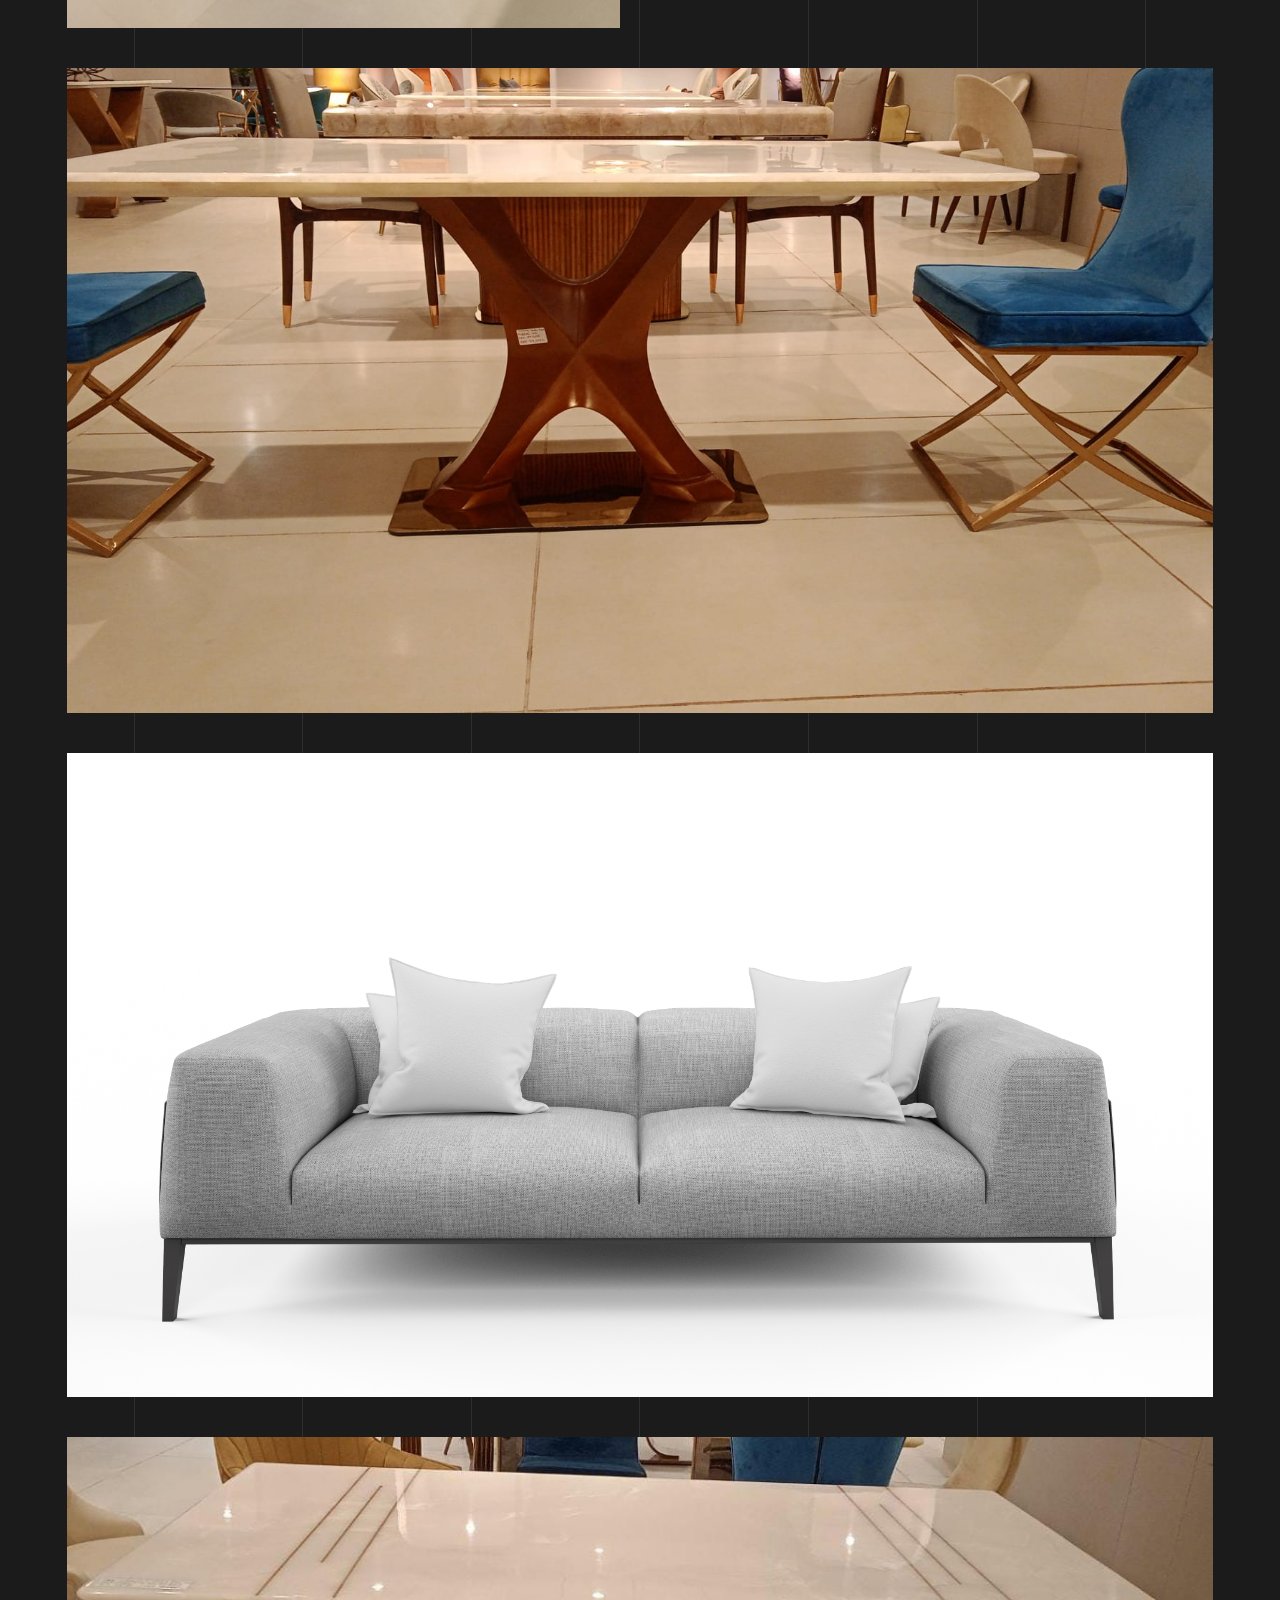
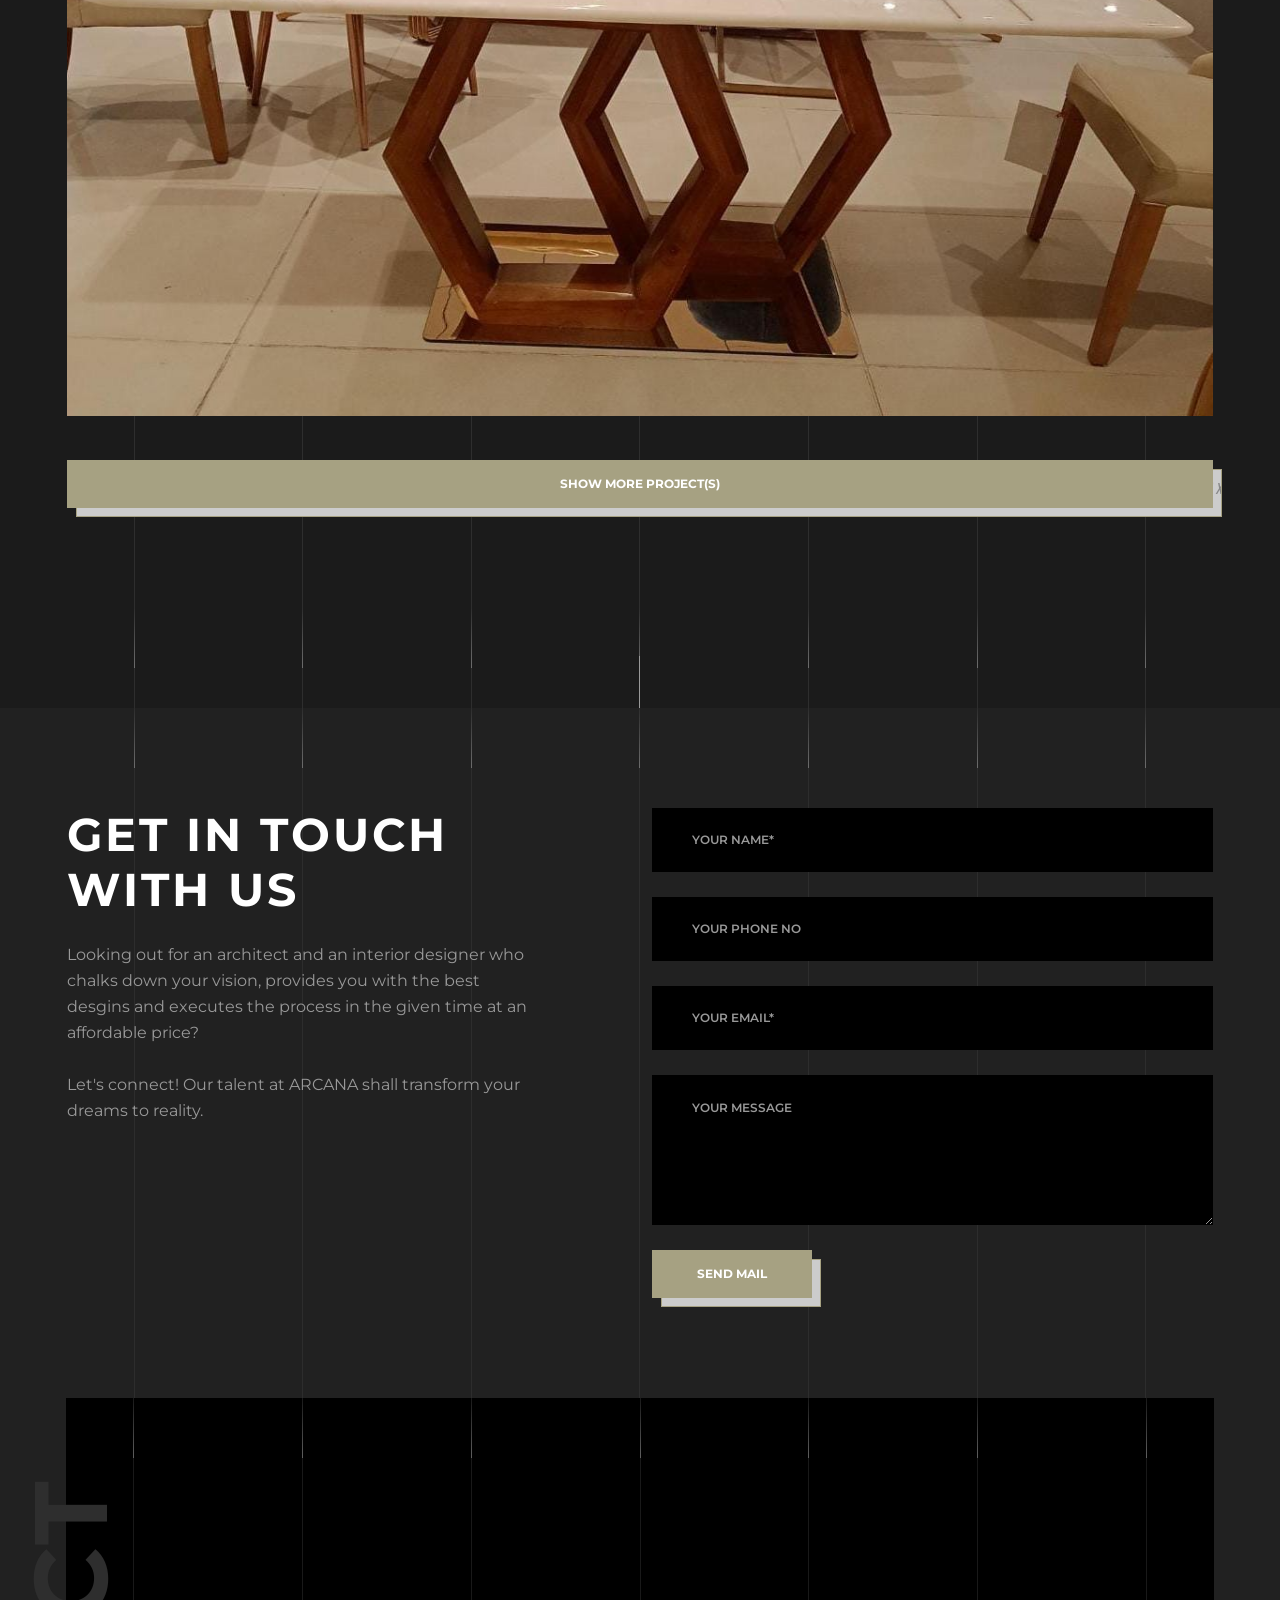
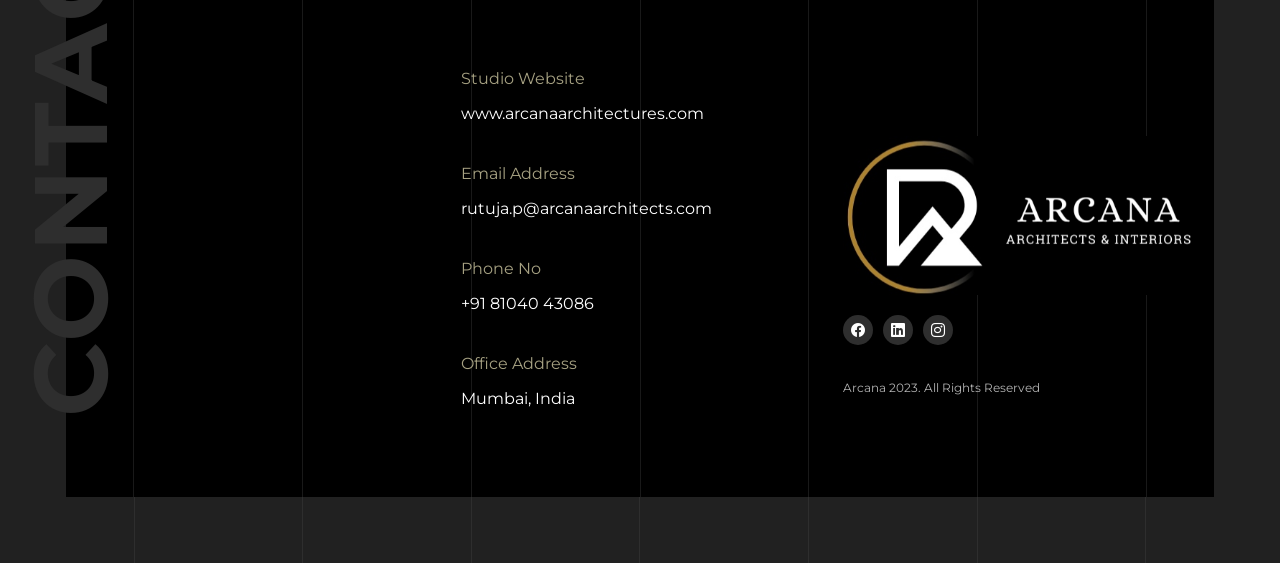
==== commit 4908cd27: "netlify form api integration bugfix" ====
--- a/index.html
+++ b/index.html
@@ -79,12 +79,13 @@
                         <!-- <div class="header_search">								
                             <button type="submit" class="form-control-submit"><i class="bi bi-search"></i></button>
                         </div> -->
-                        <div class="open_search">
-                            <form class="search_form" action="search.php">
+                        <!-- <div class="open_search"> -->
+                            <!-- <form class="search_form" action="search.php"> -->
+                            <!-- <form class="search_form" >
                                 <input type="text" name="search" class="keyword form-control" placeholder="Search..." >
                                 <button type="submit" class="form-control-submit"><i class="bi bi-search"></i></button>
-                            </form>
-                        </div>							
+                            </form> -->
+                        <!-- </div>							 -->
                         <!-- <button class="ma5menu__toggle d-lg-none d-block" type="button">
                             <i class="bi bi-list"></i>
                         </button> -->
@@ -848,7 +849,7 @@
                         </div>
                         <div class="col-lg-6">
                             <div class="home_contact">
-                                <form action="contact.php" method="POST">
+                                <form data-netlify="true" method="POST">
                                     <input class="form-control form-control-lg" name="name" id="name" type="text" placeholder="Your Name*" required aria-label=".form-control-lg example">
                                     <input class="form-control form-control-lg" name="phone" id="phone" type="number" placeholder="Your Phone No" aria-label=".form-control-lg example">
                                     <input class="form-control form-control-lg" name="email" id="email" type="email" placeholder="Your Email*" required aria-label=".form-control-lg example">
